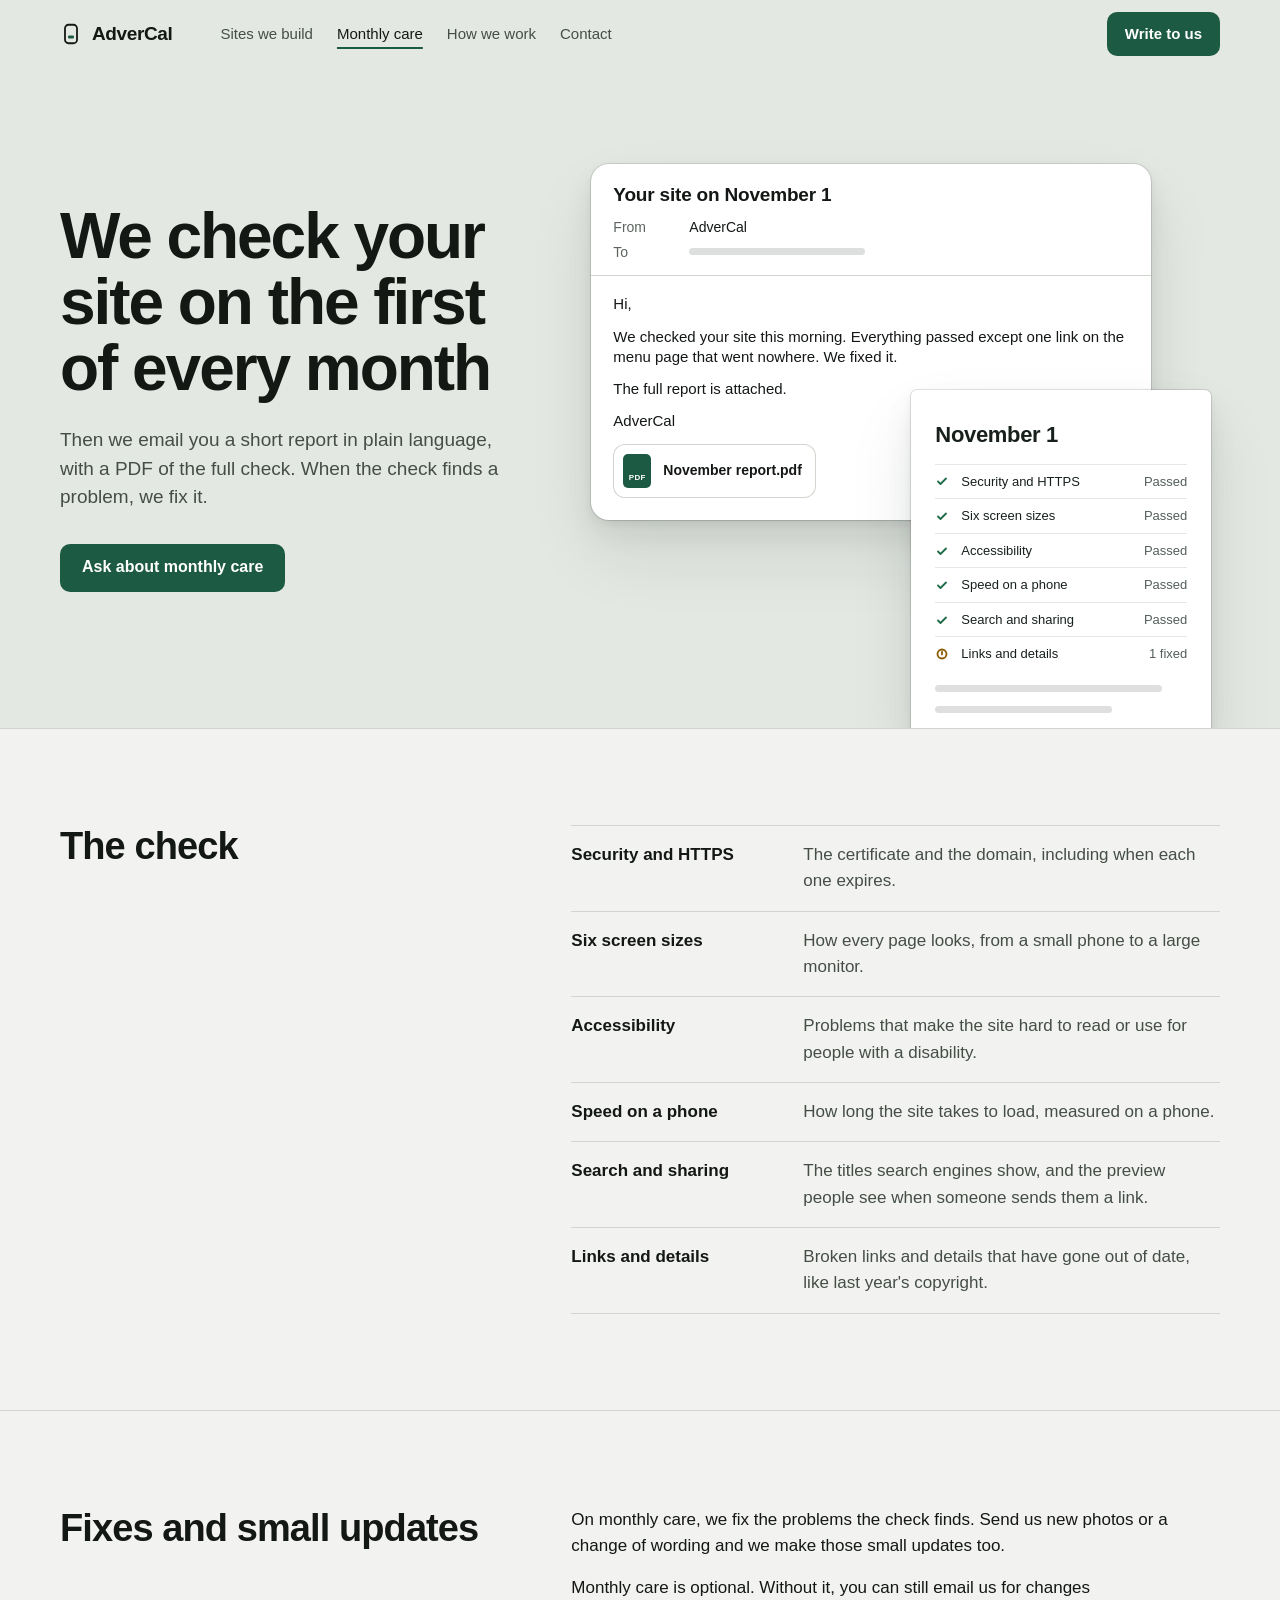
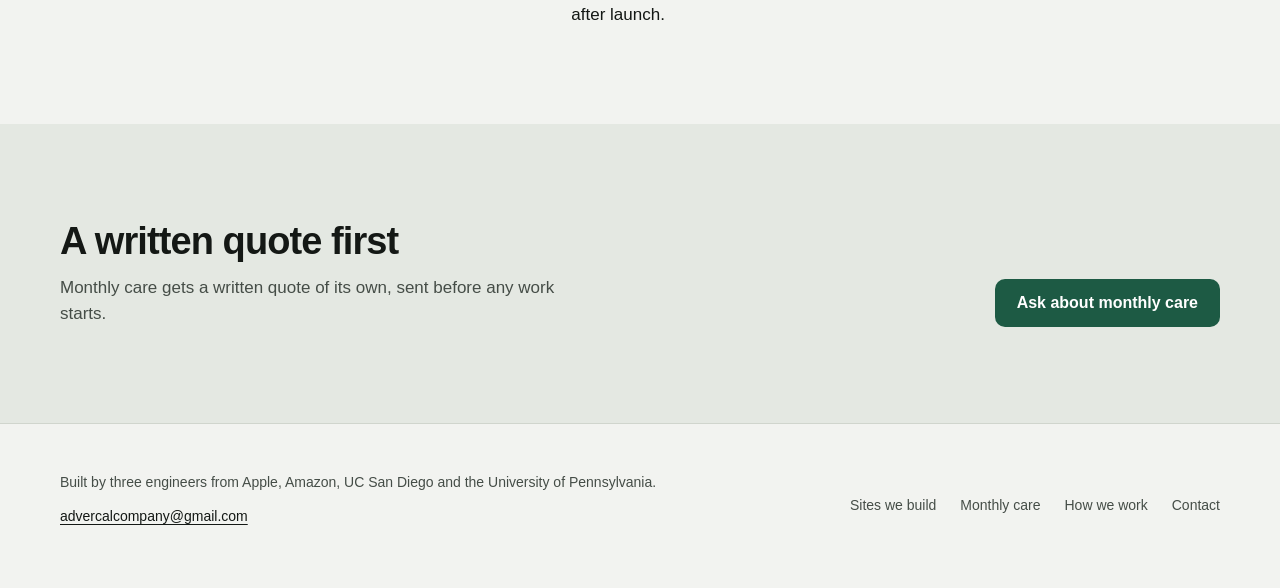
==== care.html @ b761ee2e "Drop our names from the site; the footer names where we come from" ====
<!doctype html>
<html lang="en">
<head>
<meta charset="utf-8">
<meta name="viewport" content="width=device-width, initial-scale=1">
<meta http-equiv="Content-Security-Policy" content="default-src 'self'; script-src 'none'; style-src 'self' https://api.fontshare.com; font-src https://cdn.fontshare.com; img-src 'self' data:; connect-src 'none'; frame-src 'none'; object-src 'none'; base-uri 'none'; form-action 'none'">
<meta name="referrer" content="strict-origin-when-cross-origin">
<title>Monthly care, AdverCal</title>
<meta name="description" content="On the first of each month we check every site we look after and email the owner a short report with a PDF. Problems the check finds get fixed.">
<link rel="canonical" href="https://advercal.com/care.html">
<meta property="og:type" content="website">
<meta property="og:url" content="https://advercal.com/care.html">
<meta property="og:title" content="Monthly care, AdverCal">
<meta property="og:description" content="On the first of each month we check every site we look after and email the owner a short report with a PDF. Problems the check finds get fixed.">
<meta property="og:image" content="https://advercal.com/assets/og.png">
<meta property="og:image:width" content="1200">
<meta property="og:image:height" content="630">
<meta property="og:image:alt" content="AdverCal, websites for restaurants, bars, clinics and local shops">
<meta name="twitter:card" content="summary_large_image">
<meta name="theme-color" content="#e4e8e2" media="(prefers-color-scheme: light)">
<meta name="theme-color" content="#181d1a" media="(prefers-color-scheme: dark)">
<link rel="icon" href="assets/favicon.svg" type="image/svg+xml">
<link rel="preconnect" href="https://cdn.fontshare.com" crossorigin>
<link rel="stylesheet" href="https://api.fontshare.com/v2/css?f[]=switzer@400,500,600,700&amp;f[]=zodiak@400&amp;display=swap">
<link rel="stylesheet" href="assets/site.css">
</head>
<body>
<a class="skip" href="#main">Skip to content</a>

<header class="top">
  <div class="wrap">
    <a class="mark" href="index.html" aria-label="AdverCal home"><svg viewBox="0 0 22 22" aria-hidden="true"><rect x="5" y="1.75" width="12" height="18.5" rx="3.5" fill="none" stroke="currentColor" stroke-width="1.8"/><rect class="dot" x="8" y="12.5" width="6" height="3" rx="1.2"/></svg>AdverCal</a>
    <a class="btn small" href="contact.html">Write to us</a>
    <nav class="nav" aria-label="Main">
      <a href="services.html">Sites we build</a>
      <a href="care.html" aria-current="page">Monthly care</a>
      <a href="how.html">How we work</a>
      <a href="contact.html">Contact</a>
    </nav>
  </div>
</header>

<main id="main">
  <section class="hero">
    <div class="wrap">
      <div class="hero-copy">
        <h1>We check your site on the first of every month</h1>
        <p class="lede">Then we email you a short report in plain language, with a PDF of the full check. When the check finds a problem, we fix it.</p>
        <div class="actions">
          <a class="btn" href="contact.html">Ask about monthly care</a>
        </div>
      </div>

      <div class="stage st-care shown" role="img" aria-label="The monthly report email, saying everything passed except one broken link that has been fixed, with the PDF report beside it listing each check.">
        <div class="pane mail" aria-hidden="true">
          <div class="mail-head">
            <span class="subj">Your site on November 1</span>
            <div><span class="k">From</span><span>AdverCal</span></div>
            <div><span class="k">To</span><span class="ph w40"></span></div>
          </div>
          <div class="mail-body">
            <p>Hi,</p>
            <p>We checked your site this morning. Everything passed except one link on the menu page that went nowhere. We fixed it.</p>
            <p>The full report is attached.</p>
            <p>AdverCal</p>
            <span class="attach"><span class="doc">PDF</span>November report.pdf</span>
          </div>
        </div>
        <div class="pdf" aria-hidden="true">
          <div class="pd">November 1</div>
          <ul>
            <li><svg viewBox="0 0 14 14"><path d="M3 7.5l2.5 2.5L11 4.5" fill="none" stroke="currentColor" stroke-width="1.8" stroke-linecap="round" stroke-linejoin="round"/></svg>Security and HTTPS<span class="r">Passed</span></li>
            <li><svg viewBox="0 0 14 14"><path d="M3 7.5l2.5 2.5L11 4.5" fill="none" stroke="currentColor" stroke-width="1.8" stroke-linecap="round" stroke-linejoin="round"/></svg>Six screen sizes<span class="r">Passed</span></li>
            <li><svg viewBox="0 0 14 14"><path d="M3 7.5l2.5 2.5L11 4.5" fill="none" stroke="currentColor" stroke-width="1.8" stroke-linecap="round" stroke-linejoin="round"/></svg>Accessibility<span class="r">Passed</span></li>
            <li><svg viewBox="0 0 14 14"><path d="M3 7.5l2.5 2.5L11 4.5" fill="none" stroke="currentColor" stroke-width="1.8" stroke-linecap="round" stroke-linejoin="round"/></svg>Speed on a phone<span class="r">Passed</span></li>
            <li><svg viewBox="0 0 14 14"><path d="M3 7.5l2.5 2.5L11 4.5" fill="none" stroke="currentColor" stroke-width="1.8" stroke-linecap="round" stroke-linejoin="round"/></svg>Search and sharing<span class="r">Passed</span></li>
            <li class="fixed"><svg viewBox="0 0 14 14"><circle cx="7" cy="7" r="4.5" fill="none" stroke="currentColor" stroke-width="1.8"/><path d="M7 4.8v2.6" stroke="currentColor" stroke-width="1.8" stroke-linecap="round"/></svg>Links and details<span class="r">1 fixed</span></li>
          </ul>
          <span class="ph w90"></span>
          <span class="ph w70"></span>
        </div>
      </div>
    </div>
  </section>

  <section>
    <div class="wrap split">
      <h2>The check</h2>
      <dl class="facts">
        <div><dt>Security and HTTPS</dt><dd>The certificate and the domain, including when each one expires.</dd></div>
        <div><dt>Six screen sizes</dt><dd>How every page looks, from a small phone to a large monitor.</dd></div>
        <div><dt>Accessibility</dt><dd>Problems that make the site hard to read or use for people with a disability.</dd></div>
        <div><dt>Speed on a phone</dt><dd>How long the site takes to load, measured on a phone.</dd></div>
        <div><dt>Search and sharing</dt><dd>The titles search engines show, and the preview people see when someone sends them a link.</dd></div>
        <div><dt>Links and details</dt><dd>Broken links and details that have gone out of date, like last year's copyright.</dd></div>
      </dl>
    </div>
  </section>

  <section>
    <div class="wrap split">
      <h2>Fixes and small updates</h2>
      <div class="prose">
        <p>On monthly care, we fix the problems the check finds. Send us new photos or a change of wording and we make those small updates too.</p>
        <p>Monthly care is optional. Without it, you can still email us for changes after launch.</p>
      </div>
    </div>
  </section>

  <section class="close">
    <div class="wrap">
      <div>
        <h2>A written quote first</h2>
        <p>Monthly care gets a written quote of its own, sent before any work starts.</p>
      </div>
      <a class="btn" href="contact.html">Ask about monthly care</a>
    </div>
  </section>
</main>

<footer class="foot">
  <div class="wrap">
    <div><p>Built by three engineers from Apple, Amazon, UC San Diego and the University of Pennsylvania.</p><a class="foot-mail" href="mailto:advercalcompany@gmail.com">advercalcompany@gmail.com</a></div>
    <nav aria-label="Footer">
      <a href="services.html">Sites we build</a>
      <a href="care.html">Monthly care</a>
      <a href="how.html">How we work</a>
      <a href="contact.html">Contact</a>
    </nav>
  </div>
</footer>
</body>
</html>
---- assets/site.css ----
/* AdverCal, direction B: the site leads with what an owner receives, drawn as shown UI. */

:root {
  color-scheme: light;
  --bg: #f2f3f0;
  --band: #e4e8e2;
  --surface: #ffffff;
  --sunk: #eceee9;
  --ink: #141815;
  --ink-2: #454d47;
  --ink-3: #5c645e;
  --line: #d0d5cd;
  --accent: #1d5a44;
  --accent-hover: #164a37;
  --on-accent: #ffffff;
  --accent-soft: #d6e6dd;
  --ok: #1d6b47;
  --frame-line: rgb(20 32 26 / 0.12);
  --shadow:
    0 1px 2px rgb(22 34 28 / 0.06),
    0 4px 8px rgb(22 34 28 / 0.05),
    0 14px 28px rgb(22 34 28 / 0.07),
    0 34px 68px rgb(22 34 28 / 0.09);

  --font: "Switzer", "Helvetica Neue", Arial, sans-serif;
  --serif: "Zodiak", Georgia, "Times New Roman", serif;

  --t-cap: 0.875rem;
  --t-body: 1.0625rem;
  --t-sub: 1.375rem;
  --t-h2: clamp(1.75rem, 1.2rem + 1.6vw, 2.375rem);
  --t-h1: clamp(2.375rem, 1.4rem + 3.6vw, 4rem);

  --s1: 4px; --s2: 8px; --s3: 12px; --s4: 16px; --s5: 24px;
  --s6: 32px; --s7: 48px; --s8: 64px; --s9: 96px;

  --r-ctl: 10px;
  --r-pane: 18px;
  --gutter: 16px;
}

@media (prefers-color-scheme: dark) {
  :root {
    color-scheme: dark;
    --bg: #101311;
    --band: #181d1a;
    --surface: #1d2320;
    --sunk: #151916;
    --ink: #e8ece9;
    --ink-2: #b2bbb5;
    --ink-3: #959e98;
    --line: #2d3530;
    --accent: #84c9a9;
    --accent-hover: #a0d8be;
    --on-accent: #0b1912;
    --accent-soft: #203a2e;
    --ok: #84c9a9;
    --frame-line: rgb(255 255 255 / 0.09);
    --shadow:
      0 1px 2px rgb(0 0 0 / 0.35),
      0 10px 24px rgb(0 0 0 / 0.32),
      0 34px 68px rgb(0 0 0 / 0.38);
  }
}

@media (min-width: 768px) { :root { --gutter: 32px; } }
@media (min-width: 1100px) { :root { --gutter: 40px; } }

*, *::before, *::after { box-sizing: border-box; }
html { -webkit-text-size-adjust: 100%; text-size-adjust: 100%; }
body {
  margin: 0;
  background: var(--bg);
  color: var(--ink);
  font-family: var(--font);
  font-size: var(--t-body);
  line-height: 1.55;
  font-feature-settings: "ss01";
  overflow-x: clip;
}
img, svg { display: block; max-width: 100%; }
h1, h2, h3, p, ul, ol, dl, dd, figure { margin: 0; }
ul, ol { padding: 0; list-style: none; }
a { color: inherit; }
:focus-visible { outline: 3px solid var(--accent); outline-offset: 3px; border-radius: 6px; }

.skip {
  position: absolute; left: var(--gutter); top: 0; transform: translateY(-120%); z-index: 50;
  background: var(--accent); color: var(--on-accent); padding: 12px 16px; border-radius: var(--r-ctl);
  text-decoration: none; font-weight: 600;
}
.skip:focus { top: 12px; transform: none; }

.wrap { width: 100%; max-width: 1240px; margin-inline: auto; padding-inline: var(--gutter); }

/* Header */
.top { background: var(--band); }
.top .wrap { display: flex; flex-wrap: wrap; align-items: center; column-gap: var(--s6); row-gap: 0; padding-block: var(--s3); }
.mark {
  font-weight: 650; font-size: 1.1875rem; letter-spacing: -0.02em; text-decoration: none;
  min-height: 44px; display: inline-flex; align-items: center; gap: 10px;
}
.mark svg { width: 22px; height: 22px; }
.nav { display: flex; flex-wrap: wrap; column-gap: var(--s5); order: 3; width: 100%; }
.nav a {
  text-decoration: none; color: var(--ink-2); font-size: 0.9375rem; font-weight: 500;
  min-height: 44px; display: inline-flex; align-items: center;
}
.nav a:hover { color: var(--ink); }
.nav a[aria-current="page"] { color: var(--ink); text-decoration: underline; text-decoration-thickness: 2px; text-underline-offset: 8px; text-decoration-color: var(--accent); }
.top .btn { margin-left: auto; order: 2; }
@media (min-width: 900px) {
  .top .btn[aria-current] { display: none; }
  .nav { order: 1; width: auto; margin-left: var(--s4); }
}

/* Buttons and links */
.btn {
  display: inline-flex; align-items: center; justify-content: center; gap: 8px;
  min-height: 48px; padding: 0 22px; border-radius: var(--r-ctl);
  background: var(--accent); color: var(--on-accent); font-weight: 600; font-size: 1rem;
  text-decoration: none; border: 0; cursor: pointer; font-family: inherit;
  transition: background-color 120ms ease-out;
}
.btn:hover { background: var(--accent-hover); }
.btn.small { min-height: 44px; padding: 0 18px; font-size: 0.9375rem; }
.btn.quiet { background: transparent; color: var(--ink); box-shadow: inset 0 0 0 1.5px var(--line); }
.btn.quiet:hover { background: var(--sunk); }
.link { color: var(--accent); text-decoration: underline; text-underline-offset: 3px; text-decoration-thickness: 1.5px; font-weight: 550; }
.link:hover { color: var(--accent-hover); }
.more { display: inline-flex; align-items: center; min-height: 44px; margin-top: var(--s3); }

/* Hero band: copy and one shown object that runs off the band's bottom edge */
.hero { background: var(--band); overflow: hidden; }
.hero .wrap { display: grid; grid-template-columns: minmax(0, 1fr); }
.hero-copy { padding-block: var(--s7) var(--s6); max-width: 34rem; }
.hero h1 {
  overflow-wrap: break-word;
  font-size: var(--t-h1); line-height: 1.03; letter-spacing: -0.032em; font-weight: 650;
  text-wrap: balance;
}
.hero .lede { margin-top: var(--s5); font-size: 1.1875rem; line-height: 1.5; color: var(--ink-2); text-wrap: pretty; }
.actions { display: flex; flex-wrap: wrap; gap: var(--s3); margin-top: var(--s6); }
.stage { position: relative; height: 440px; }
@media (min-width: 960px) {
  .hero .wrap { grid-template-columns: minmax(0, 5fr) minmax(0, 7fr); column-gap: var(--s7); align-items: center; }
  .hero-copy { padding-block: var(--s9); }
  .stage { height: 660px; align-self: stretch; }
}

/* Body sections */
main > section { padding-block: var(--s8); }
main > section + section { border-top: 1px solid var(--line); }
main > section.hero { padding-block: 0; }
@media (min-width: 960px) { main > section { padding-block: var(--s9); } main > section.hero { padding-block: 0; } }
.split { display: grid; gap: var(--s5) var(--s7); grid-template-columns: minmax(0, 1fr); }
@media (min-width: 900px) { .split { grid-template-columns: minmax(0, 5fr) minmax(0, 7fr); } }
h2 { font-size: var(--t-h2); line-height: 1.12; letter-spacing: -0.024em; font-weight: 650; text-wrap: balance; }
h3 { font-size: var(--t-sub); line-height: 1.25; letter-spacing: -0.012em; font-weight: 600; }
.prose { max-width: 38rem; }
.prose p + p { margin-top: var(--s4); }
.prose p { text-wrap: pretty; }
.muted { color: var(--ink-2); }

/* Facts with a short name and a line */
.facts { display: grid; }
.facts > div { display: grid; grid-template-columns: minmax(0, 1fr); gap: var(--s1) var(--s5); padding-block: var(--s4); border-top: 1px solid var(--line); }
.facts > div:last-child { border-bottom: 1px solid var(--line); }
.facts dt { font-weight: 600; }
.facts dd { color: var(--ink-2); }
@media (min-width: 640px) { .facts > div { grid-template-columns: 13rem minmax(0, 1fr); } }

/* Numbered steps */
.steps { counter-reset: step; display: grid; }
.steps li { counter-increment: step; display: grid; grid-template-columns: 3rem minmax(0, 1fr); column-gap: var(--s4); padding-block: var(--s5); border-top: 1px solid var(--line); }
.steps li:last-child { border-bottom: 1px solid var(--line); }
.steps li::before {
  content: counter(step); grid-row: span 2; font-weight: 650; font-size: 1.375rem; line-height: 1.25;
  color: var(--accent); font-variant-numeric: tabular-nums;
}
.steps h3 { font-size: 1.1875rem; }
.steps p { color: var(--ink-2); margin-top: var(--s1); max-width: 36rem; }

/* Closing band */
.close { background: var(--band); }
main > section.close { border-top: 0; }
.close .wrap { display: grid; gap: var(--s5); align-items: end; }
.close p { color: var(--ink-2); max-width: 34rem; margin-top: var(--s3); }
.close .email { font-size: clamp(1.25rem, 1rem + 1.2vw, 1.75rem); font-weight: 600; letter-spacing: -0.015em; text-decoration: none; overflow-wrap: anywhere; min-height: 44px; display: inline-flex; align-items: center; }
.close .email:hover { color: var(--accent); }
@media (min-width: 900px) { .close .wrap { grid-template-columns: minmax(0, 1fr) auto; } }

/* Footer */
.foot { padding-block: var(--s7); color: var(--ink-2); font-size: var(--t-cap); border-top: 1px solid var(--line); }
.foot .wrap { display: grid; gap: var(--s4); }
.foot nav { display: flex; flex-wrap: wrap; column-gap: var(--s5); }
.foot a { text-decoration: none; min-height: 44px; display: inline-flex; align-items: center; }
.foot a:hover { color: var(--ink); text-decoration: underline; }
.foot .foot-mail { display: inline-block; max-width: 100%; min-height: 0; padding-block: 12px; overflow-wrap: anywhere; color: var(--ink); text-decoration: underline; text-underline-offset: 3px; }
@media (min-width: 900px) { .foot .wrap { grid-template-columns: minmax(0, 1fr) auto; align-items: center; } }

/* ---------- Shown UI ---------- */

.shown { font-family: var(--font); line-height: 1.35; font-feature-settings: normal; }
.shown * { pointer-events: none; }
.ph { display: block; height: 7px; border-radius: 4px; background: currentColor; opacity: 0.14; }
.ph.h10 { height: 10px; border-radius: 5px; }
.ph.h14 { height: 14px; border-radius: 6px; }
.w10 { width: 10%; } .w15 { width: 15%; } .w20 { width: 20%; } .w30 { width: 30%; } .w40 { width: 40%; }
.w50 { width: 50%; } .w60 { width: 60%; } .w70 { width: 70%; } .w80 { width: 80%; } .w90 { width: 90%; }

/* A plain rounded screen: no bezel, no status bar */
.phone {
  position: absolute; width: 330px; border-radius: 34px; overflow: hidden;
  box-shadow: 0 0 0 1px var(--frame-line), var(--shadow);
}
.pane {
  position: absolute; background: var(--surface); border-radius: var(--r-pane); overflow: hidden;
  box-shadow: 0 0 0 1px var(--frame-line), var(--shadow);
}

/* Restaurant site on a phone */
.r-site { background: #fffdfb; color: #221719; }
.r-top { display: flex; align-items: center; justify-content: space-between; padding: 22px 22px 16px; }
.r-top .ph { width: 92px; height: 12px; opacity: 0.8; background: #5d1b2b; }
.r-nav { display: flex; gap: 16px; font-size: 13px; font-weight: 600; }
.r-hero { background: #5d1b2b; color: #fbeff0; padding: 30px 22px 28px; display: grid; gap: 10px; }
.r-hero .ph { opacity: 0.32; }
.r-btn {
  justify-self: start; margin-top: 12px; background: #fbeff0; color: #5d1b2b; font-weight: 650; font-size: 15px;
  padding: 12px 18px; border-radius: 10px; display: inline-flex; gap: 8px; align-items: center;
}
.r-btn svg { width: 12px; height: 12px; }
.r-sec { padding: 24px 22px 6px; }
.r-h { font-family: var(--serif); font-size: 26px; font-weight: 400; letter-spacing: -0.01em; color: #5d1b2b; margin-bottom: 10px; }
.r-hours { display: grid; font-size: 14px; }
.r-hours div { display: flex; justify-content: space-between; padding: 8px 0; border-top: 1px solid #eadfe0; }
.r-hours dd { font-variant-numeric: tabular-nums; }
.r-hours .closed { color: #8a6c71; }
.r-cat { font-size: 11px; font-weight: 650; letter-spacing: 0.08em; text-transform: uppercase; color: #8a6c71; margin: 6px 0 4px; }
.r-item { display: grid; grid-template-columns: 1fr auto; gap: 7px 16px; padding: 10px 0; border-top: 1px solid #eadfe0; }
.r-item .price { width: 28px; }
.r-item .ph.sub { opacity: 0.09; grid-column: 1; }

/* Report notification, a satellite */
.note {
  position: absolute; width: 268px; background: var(--surface); color: var(--ink); border-radius: 16px; padding: 14px 16px;
  box-shadow: 0 0 0 1px var(--frame-line), var(--shadow); display: grid; grid-template-columns: auto 1fr; gap: 3px 12px;
}
.note .doc { grid-row: span 3; }
.note b { font-size: 13px; font-weight: 650; }
.note span.sub { font-size: 14px; }
.note .ph { margin-top: 5px; }
.doc {
  width: 34px; height: 42px; border-radius: 5px; background: var(--accent); color: var(--on-accent);
  font-size: 9px; font-weight: 700; letter-spacing: 0.04em; display: flex; align-items: flex-end; justify-content: center; padding-bottom: 6px;
}

/* Home stage placement */
.st-home .phone { left: 0; top: 40px; zoom: 0.84; }
.st-home .note { right: 0; top: 168px; zoom: 0.9; width: 210px; }
@media (min-width: 560px) { .st-home .phone { left: calc(50% - 200px); } .st-home .note { right: calc(50% - 280px); width: 268px; } }
@media (min-width: 960px) {
  .st-home .phone { left: 22%; top: 72px; zoom: 1; }
  .st-home .note { left: calc(22% + 228px); right: auto; top: 236px; zoom: 1; width: 268px; }
}

/* Browser window (shown) */
.win-bar { display: flex; align-items: center; gap: 10px; padding: 12px 16px; background: var(--sunk); border-bottom: 1px solid var(--frame-line); }
.win-url { flex: 1; max-width: 340px; height: 28px; border-radius: 8px; background: var(--surface); display: flex; align-items: center; gap: 8px; padding: 0 12px; color: var(--ink-3); font-size: 12px; box-shadow: 0 0 0 1px var(--frame-line); }
.win-url .ph { flex: 1; }
.win-url svg { width: 11px; height: 11px; flex: none; }
.win-tag { font-size: 12px; font-weight: 600; color: var(--accent); background: var(--accent-soft); padding: 4px 10px; border-radius: 99px; white-space: nowrap; }

/* Clinic site in a window */
.c-site { background: #fcfbfd; color: #231d29; }
.c-top { display: flex; align-items: center; gap: 28px; padding: 18px 28px; border-bottom: 1px solid #ebe6ef; font-size: 13px; font-weight: 550; }
.c-top .logo { width: 110px; height: 12px; opacity: 0.75; background: #4a2c5c; }
.c-top .links { display: flex; gap: 22px; color: #4d4555; }
.c-btn { background: #4a2c5c; color: #fff; font-weight: 650; font-size: 13px; padding: 9px 14px; border-radius: 8px; display: inline-flex; }
.c-btn.big { font-size: 15px; padding: 12px 18px; }
.c-main { display: grid; grid-template-columns: 1.35fr 1fr; gap: 28px; padding: 34px 28px; }
.c-lead { display: grid; gap: 10px; align-content: start; }
.c-lead .ph.h14 { opacity: 0.55; background: #231d29; }
.c-lead .c-btn { justify-self: start; margin-top: 14px; }
.c-card { background: #f3eff6; border-radius: 12px; padding: 16px 18px; font-size: 13px; }
.c-card b { display: block; font-size: 14px; margin-bottom: 6px; }
.c-card div { display: flex; justify-content: space-between; padding: 6px 0; border-top: 1px solid #e3dbe9; font-variant-numeric: tabular-nums; }
.c-svc { padding: 4px 28px 30px; }
.c-svc b { font-size: 14px; display: block; margin-bottom: 4px; }
.c-row { display: grid; grid-template-columns: 1fr 60px; gap: 6px 20px; padding: 11px 0; border-top: 1px solid #ebe6ef; }
.c-row .ph.sub { opacity: 0.08; }


.st-sites { height: 370px; }
.st-sites .pane { width: 560px; left: 0; top: 36px; zoom: 0.64; }
.st-sites .pane .c-main { grid-template-columns: 1.15fr 1fr; gap: 20px; }
@media (min-width: 600px) {
  .st-sites { height: 480px; }
  .st-sites .pane { width: 840px; left: 24px; zoom: 0.9; }
  .st-sites .pane .c-main { grid-template-columns: minmax(0, 1fr) 250px 180px; gap: 28px; }
  .st-sites .c-photo { display: block; }
}
@media (min-width: 960px) {
  .st-sites { height: 660px; }
  .st-sites .pane { width: 840px; left: 40px; top: 80px; zoom: 1; }
  .st-sites .pane .c-main { grid-template-columns: minmax(0, 1fr) 250px 180px; gap: 28px; }
  .st-sites .c-photo { display: block; }
}

/* Mail pane (care hero and contact) */
.mail { font-size: 15px; }
.mail-head { padding: 18px 22px 14px; border-bottom: 1px solid var(--line); display: grid; gap: 6px; font-size: 14px; }
.mail-head div { display: grid; grid-template-columns: 4.25rem minmax(0, 1fr); gap: 8px; align-items: center; }
.mail-head .k { color: var(--ink-3); }
.mail-head .subj { font-size: 19px; font-weight: 650; letter-spacing: -0.01em; margin-bottom: 4px; display: block; }
.mail-body { padding: 18px 22px 22px; display: grid; gap: 12px; }
.attach { display: flex; align-items: center; gap: 12px; padding: 10px 14px 10px 10px; border-radius: 12px; box-shadow: inset 0 0 0 1px var(--line); justify-self: start; font-size: 14px; font-weight: 550; }
.attach .doc { width: 28px; height: 34px; font-size: 8px; padding-bottom: 4px; }

/* PDF page, a satellite */
.pdf { position: absolute; width: 300px; background: #ffffff; color: #17201b; border-radius: 6px; padding: 26px 24px; box-shadow: 0 0 0 1px rgb(20 30 25 / 0.12), var(--shadow); }
.pdf .pd { font-size: 22px; font-weight: 650; letter-spacing: -0.015em; margin: 4px 0 14px; }
.pdf ul { display: grid; font-size: 13px; }
.pdf li { display: grid; grid-template-columns: 18px 1fr auto; gap: 8px; align-items: center; padding: 8px 0; border-top: 1px solid #e3e8e4; }
.pdf li svg { width: 14px; height: 14px; color: #1d6b47; }
.pdf li .r { color: #55605a; font-variant-numeric: tabular-nums; }
.pdf li.fixed svg { color: #8a5a00; }
.pdf .ph { margin-top: 14px; }

.st-care .pane { width: 560px; left: 0; top: 36px; zoom: 0.68; }
.st-care { height: 520px; }
.st-care .pdf { right: 0; top: 330px; zoom: 0.74; }
@media (max-width: 959px) { .st-care .pdf .ph { display: none; } }
@media (min-width: 560px) { .st-care .pane { zoom: 0.8; } .st-care .pdf { right: calc(50% - 280px); } }
@media (min-width: 960px) { .st-care { height: 660px; } }
@media (min-width: 960px) {
  .st-care .pane { left: 20px; top: 96px; zoom: 1; }
  .st-care .pdf { left: 340px; right: auto; top: 322px; zoom: 1; }
}

/* Preview window and the owner's message */
.pv-page { padding: 24px 26px; display: grid; gap: 10px; color: var(--ink); }
.pv-page .ph.h14 { opacity: 0.4; }
.pv-hero { height: 150px; border-radius: 12px; background: var(--sunk); margin: 8px 0 6px; box-shadow: inset 0 0 0 1px var(--frame-line); }
.pv-cols { display: grid; grid-template-columns: 1fr 1fr; gap: 20px; margin-top: 10px; }
.pv-cols > div { display: grid; gap: 9px; align-content: start; }
.pv-hours { font-size: 13px; display: grid; }
.pv-hours div { display: flex; justify-content: space-between; padding: 7px 0; border-top: 1px solid var(--line); font-variant-numeric: tabular-nums; }
.pv-hours b { font-weight: 600; font-size: 14px; padding-bottom: 4px; }
.pv-hours .changed { background: var(--accent-soft); margin: 0 -8px; padding: 7px 8px; border-radius: 6px; border-top-color: transparent; }

.thread { position: absolute; width: 280px; display: grid; gap: 8px; }
.msg { background: var(--surface); color: var(--ink); border-radius: 16px; padding: 12px 15px; font-size: 14px; box-shadow: 0 0 0 1px var(--frame-line), var(--shadow); }
.msg .who { display: block; font-size: 12px; font-weight: 650; color: var(--ink-3); margin-bottom: 3px; }
.msg.ours { background: var(--accent); color: var(--on-accent); justify-self: end; max-width: 250px; }
.msg.ours .who { color: inherit; opacity: 0.8; }

.st-how .pane { width: 760px; left: 0; top: 36px; zoom: 0.62; }
.st-how { height: 400px; }
.st-how .thread { right: 0; top: 6px; zoom: 0.8; }
@media (min-width: 560px) { .st-how .pane { zoom: 0.78; width: 1000px; } .st-how .thread { right: calc(50% - 290px); } }
@media (min-width: 960px) {
  .st-how .pane { left: 30px; top: 80px; zoom: 1; width: 760px; }
  .st-how .thread { left: 390px; right: auto; top: 24px; zoom: 1; }
}

/* Kinds of site: a tile per kind, each a different crop */
.kinds { display: grid; gap: var(--s8); }
.kind { display: grid; gap: var(--s5) var(--s7); grid-template-columns: minmax(0, 1fr); align-items: center; }
.kind .prose p { margin-top: var(--s3); color: var(--ink-2); }
@media (min-width: 900px) {
  .kind { grid-template-columns: minmax(0, 5fr) minmax(0, 6fr); }
  .kind:nth-child(even) .tile { order: -1; }
}
.tile { position: relative; height: 400px; border-radius: 22px; overflow: hidden; background: var(--band); }
@media (min-width: 900px) { .tile { height: 400px; } }
.tile .phone { width: 300px; left: 50%; margin-left: -150px; top: 44px; min-height: 520px; }
.tile .pane { left: 44px; top: 48px; width: 640px; }
@media (max-width: 520px) { .tile .phone { zoom: 0.9; } .tile .pane { left: 24px; zoom: 0.8; } }

/* Restaurant menu with an order button */
.r-order { position: absolute; left: 0; right: 0; bottom: 0; }
.r-bar { display: flex; align-items: center; justify-content: space-between; padding: 14px 22px 18px; border-bottom: 1px solid #eadfe0; }
.r-bar .r-h { margin: 0; }
.r-chip { font-size: 13px; font-weight: 650; background: #5d1b2b; color: #fbeff0; padding: 9px 13px; border-radius: 9px; }

/* Bar or club, dark site */
.b-site { background: #121016; color: #efe9f3; }
.b-top { display: flex; justify-content: space-between; align-items: center; padding: 22px 22px 18px; }
.b-top .ph { width: 70px; height: 14px; opacity: 0.85; background: #f2c14e; }
.b-h { font-size: 13px; font-weight: 700; letter-spacing: 0.1em; text-transform: uppercase; color: #f2c14e; padding: 0 22px 8px; }
.b-row { display: grid; grid-template-columns: 44px 1fr; gap: 6px 12px; padding: 13px 22px; border-top: 1px solid #2a2530; align-items: center; }
.b-row .d { grid-row: span 2; font-size: 13px; font-weight: 650; }
.b-row .ph.sub { opacity: 0.1; }
.b-row .ph { opacity: 0.22; }
.b-btn { margin: 12px 22px 22px; background: #f2c14e; color: #121016; font-weight: 700; font-size: 15px; padding: 13px; border-radius: 10px; text-align: center; }
.b-hours { padding: 0 22px 2px; font-size: 13px; color: #b9b0c0; }

/* Shop or salon price list */
.s-site { background: #f6f7f9; color: #1b1f24; }
.s-top { padding: 22px 22px 6px; display: flex; justify-content: space-between; align-items: center; }
.s-top .ph { width: 84px; height: 12px; opacity: 0.7; background: #2f6f73; }
.s-h { font-size: 24px; font-weight: 650; letter-spacing: -0.02em; padding: 14px 22px 8px; }
.s-row { display: flex; justify-content: space-between; align-items: center; gap: 16px; padding: 12px 22px; border-top: 1px solid #e3e6ea; font-size: 14px; }
.s-row .ph { flex: 1; max-width: 150px; opacity: 0.16; }
.s-row .p { font-weight: 600; font-variant-numeric: tabular-nums; }
.s-btn { margin: 4px 22px 14px; background: #2f6f73; color: #fff; font-weight: 650; font-size: 15px; padding: 13px; border-radius: 10px; text-align: center; }

/* ---------- Contact composer ---------- */
.compose { display: grid; gap: var(--s7); grid-template-columns: minmax(0, 1fr); align-items: start; }
@media (min-width: 960px) { .compose { grid-template-columns: minmax(0, 6fr) minmax(0, 6fr); } .compose .letter { position: sticky; top: 24px; } }
fieldset { border: 0; padding: 0; margin: 0 0 var(--s6); min-width: 0; }
legend { font-weight: 600; font-size: 1.0625rem; padding: 0; margin-bottom: var(--s3); }
.choices { display: flex; flex-wrap: wrap; gap: var(--s2); }
.choice { position: relative; }
.choice input { position: absolute; opacity: 0; inset: 0; margin: 0; cursor: pointer; z-index: 1; }
.choice span {
  display: inline-flex; align-items: center; min-height: 44px; padding: 0 16px; border-radius: var(--r-ctl);
  background: var(--surface); box-shadow: inset 0 0 0 1.5px var(--line); font-size: 0.9375rem; font-weight: 500; cursor: pointer;
  transition: background-color 120ms ease-out, box-shadow 120ms ease-out;
}
.choice input:checked + span { background: var(--accent-soft); box-shadow: inset 0 0 0 2px var(--accent); font-weight: 600; }
.choice input:focus-visible + span { outline: 3px solid var(--accent); outline-offset: 2px; }
.fields { display: grid; gap: var(--s4); grid-template-columns: minmax(0, 1fr); }
@media (min-width: 640px) { .fields { grid-template-columns: minmax(0, 1fr) minmax(0, 1fr); } .fields .wide { grid-column: 1 / -1; } }
.field label { display: block; font-size: 0.9375rem; font-weight: 550; margin-bottom: 6px; }
.field input, .field select {
  width: 100%; min-height: 48px; padding: 0 14px; border-radius: var(--r-ctl); border: 0; font: inherit; font-size: 1rem;
  background: var(--surface); color: var(--ink); box-shadow: inset 0 0 0 1.5px var(--line);
}
.field input:focus-visible, .field select:focus-visible { outline: 3px solid var(--accent); outline-offset: 1px; }
.letter { position: relative; }
.letter .pane { position: relative; }
.letter .mail-body pre { margin: 0; font: inherit; white-space: pre-wrap; overflow-wrap: anywhere; color: var(--ink); min-height: 9rem; }
.letter .send { padding: 0 22px 22px; display: grid; gap: var(--s3); }
.letter .send .btn { width: 100%; }
.letter .alt { font-size: var(--t-cap); color: var(--ink-2); }
.letter .alt a { overflow-wrap: anywhere; }
.letter.bump .pane { animation: bump 260ms cubic-bezier(.2,.8,.2,1); }
@keyframes bump { 0% { transform: translateY(0); } 40% { transform: translateY(-3px); } 100% { transform: translateY(0); } }
@media (prefers-reduced-motion: reduce) { .letter.bump .pane { animation: none; } .btn, .choice span { transition: none; } }

/* Redirect page */
.moved { padding-block: var(--s9); }
.moved p { margin-top: var(--s4); color: var(--ink-2); }
.mark .dot { fill: var(--accent); }

/* Two subjects side by side */
.pair { display: grid; gap: var(--s8) var(--s8); grid-template-columns: minmax(0, 1fr); }
@media (min-width: 900px) { .pair { grid-template-columns: minmax(0, 1fr) minmax(0, 1fr); } }
.pair h2 { margin-bottom: var(--s4); }
@media (max-width: 899px) { .nav a[href="contact.html"] { display: none; } }
.tile-dark { background: #26222b; }

.pv-more { display: grid; grid-template-columns: repeat(3, minmax(0, 1fr)); gap: 16px; margin-top: 18px; }
.pv-more span { height: 110px; border-radius: 10px; background: var(--sunk); box-shadow: inset 0 0 0 1px var(--frame-line); }
.c-photo { display: none; border-radius: 12px; background: #ebe4f0; min-height: 150px; }
.b-row .d .ph { opacity: 0.3; }

/* Contact: the email being written is the page's hero object */
main > section.compose-band { background: var(--band); padding-block: var(--s7) var(--s8); }
.compose-intro { margin-bottom: var(--s7); max-width: 34rem; }
.compose-intro h1 { overflow-wrap: break-word; font-size: var(--t-h1); line-height: 1.03; letter-spacing: -0.032em; font-weight: 650; text-wrap: balance; }
.compose-intro .lede { margin-top: var(--s5); font-size: 1.1875rem; line-height: 1.5; color: var(--ink-2); }
.compose-band fieldset:last-child { margin-bottom: 0; }
@media (min-width: 960px) { main > section.compose-band { padding-block: var(--s8) var(--s9); } .compose .letter { top: 32px; margin-top: 8px; } }
@media (min-width: 960px) { .st-how { height: 660px; } }
@media (max-width: 639px) { .steps li { grid-template-columns: 2rem minmax(0, 1fr); } }

/* Contact without JavaScript: no choices, only the ready email */
#brief-form, .js-only { display: none; }
.js #brief-form { display: block; }
.js .js-only { display: inline; }

/* Multi-choice chips carry a box; single-choice chips do not */
.choice input[type="checkbox"] + span { position: relative; padding-left: 42px; }
.choice input[type="checkbox"] + span::before {
  content: ""; position: absolute; left: 16px; top: 50%; width: 16px; height: 16px; margin-top: -8px;
  border-radius: 4px; box-shadow: inset 0 0 0 1.5px var(--ink-3);
}
.choice input[type="checkbox"]:checked + span::before { background: var(--accent); box-shadow: none; }
.choice input[type="checkbox"]:checked + span::after {
  content: ""; position: absolute; left: 21.5px; top: 50%; width: 5px; height: 9px; margin-top: -6.5px;
  border: solid var(--on-accent); border-width: 0 2px 2px 0; transform: rotate(45deg);
}
.letter .alt a { display: inline-flex; align-items: center; min-height: 44px; }

/* Short tiles beside the paired subjects on the home page */
.tile.short { height: 220px; margin-bottom: var(--s6); }
.tile.short .pane { left: 32px; top: 32px; width: 620px; }
.tile.short .pdf { left: 32px; top: 32px; width: 340px; }
@media (max-width: 520px) { .tile.short .pane { zoom: 0.8; } .tile.short .pdf { left: 24px; zoom: 0.9; } }

/* Bar hours */
.b-h { text-transform: none; letter-spacing: -0.01em; font-size: 20px; font-weight: 650; padding-top: 4px; }
.b-row .t { font-size: 13px; font-variant-numeric: tabular-nums; justify-self: end; }
.b-row { grid-template-columns: 1fr auto; }
.b-row .d { grid-row: auto; }

/* Dark mode: light client pages are dimmed so they do not glare */
@media (prefers-color-scheme: dark) {
  .r-site, .c-site, .s-site, .pdf { filter: brightness(0.86); }
}
.tile.short .pane { width: 900px; }
.close .btn { justify-self: start; }
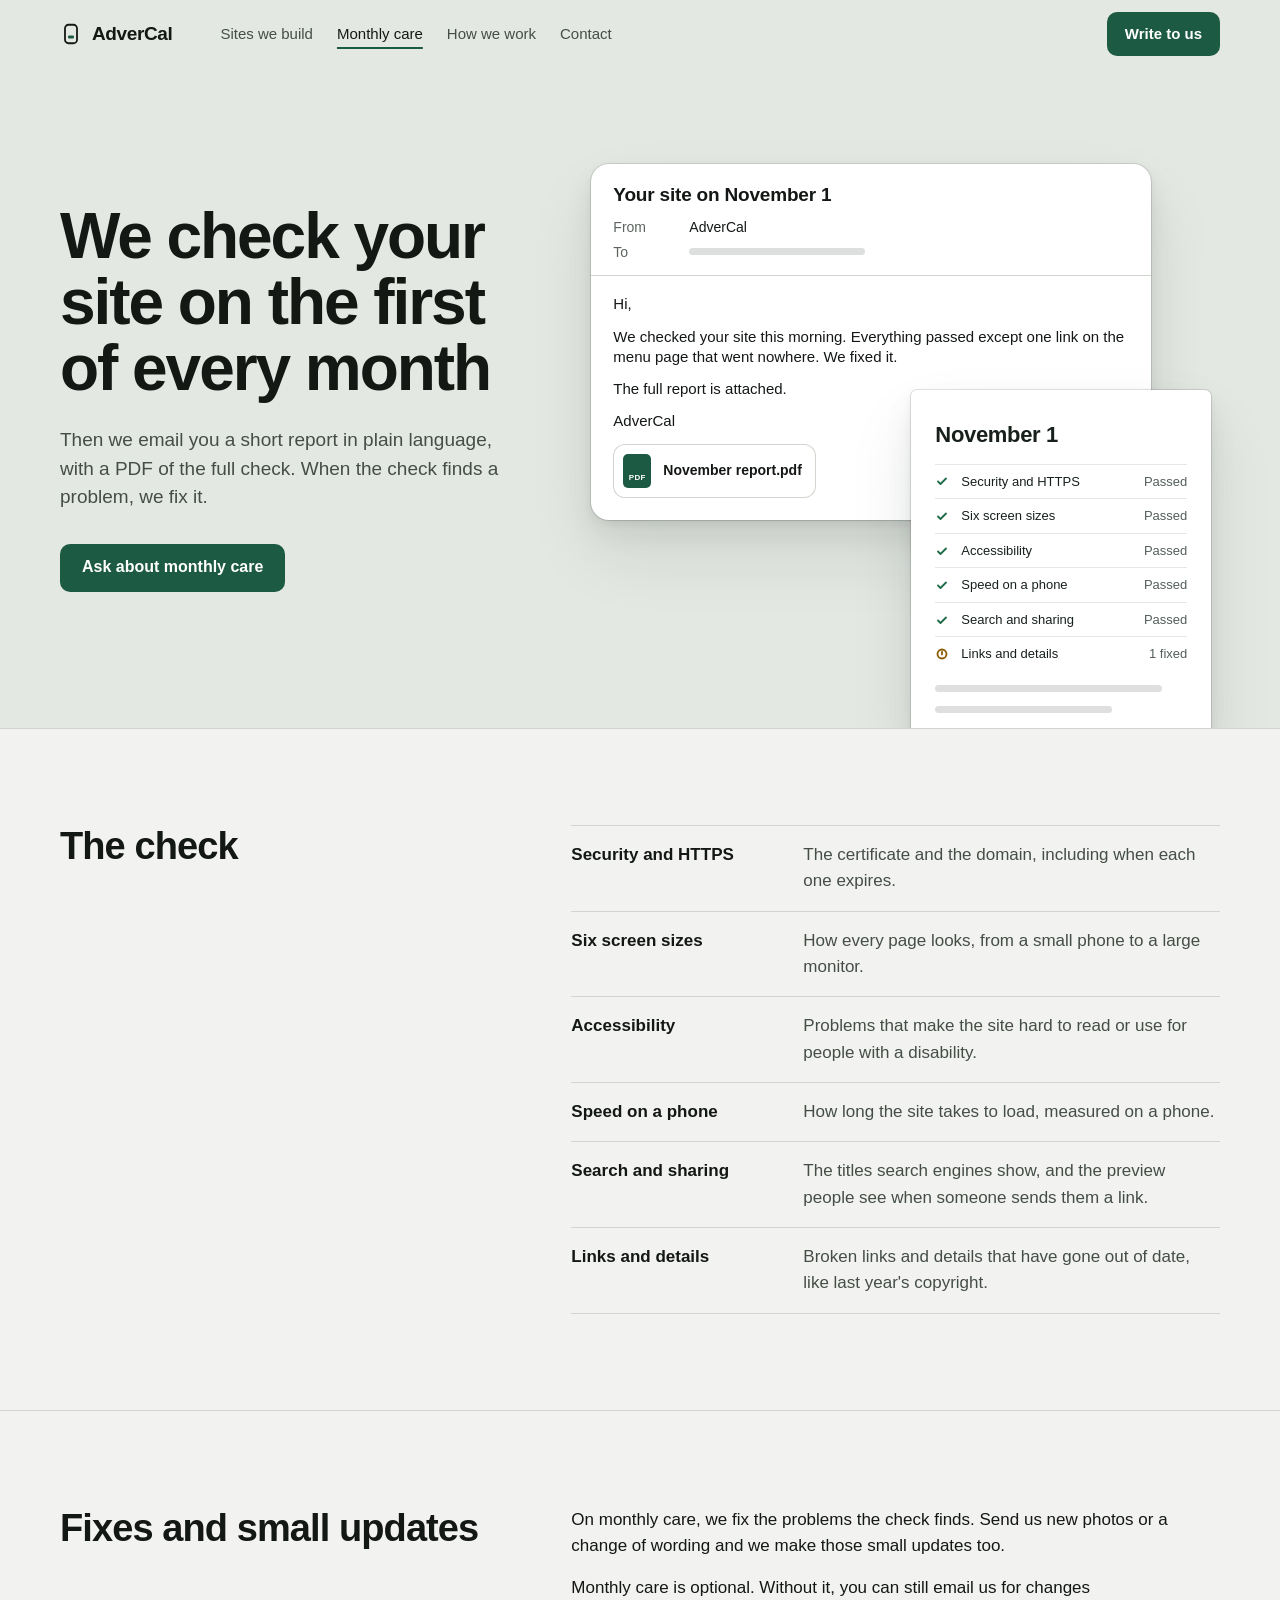
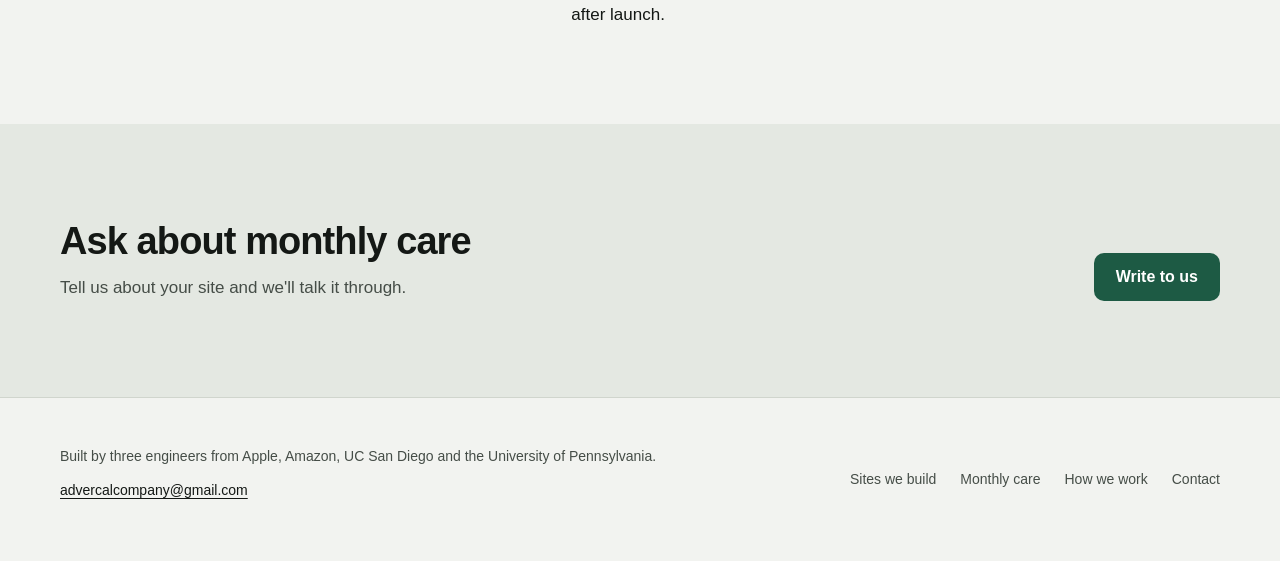
==== commit 1ee58dcf: "Keep pricing out of the site; every close invites a conversation" ====
--- a/care.html
+++ b/care.html
@@ -110,10 +110,10 @@
   <section class="close">
     <div class="wrap">
       <div>
-        <h2>A written quote first</h2>
-        <p>Monthly care gets a written quote of its own, sent before any work starts.</p>
+        <h2>Ask about monthly care</h2>
+        <p>Tell us about your site and we'll talk it through.</p>
       </div>
-      <a class="btn" href="contact.html">Ask about monthly care</a>
+      <a class="btn" href="contact.html">Write to us</a>
     </div>
   </section>
 </main>
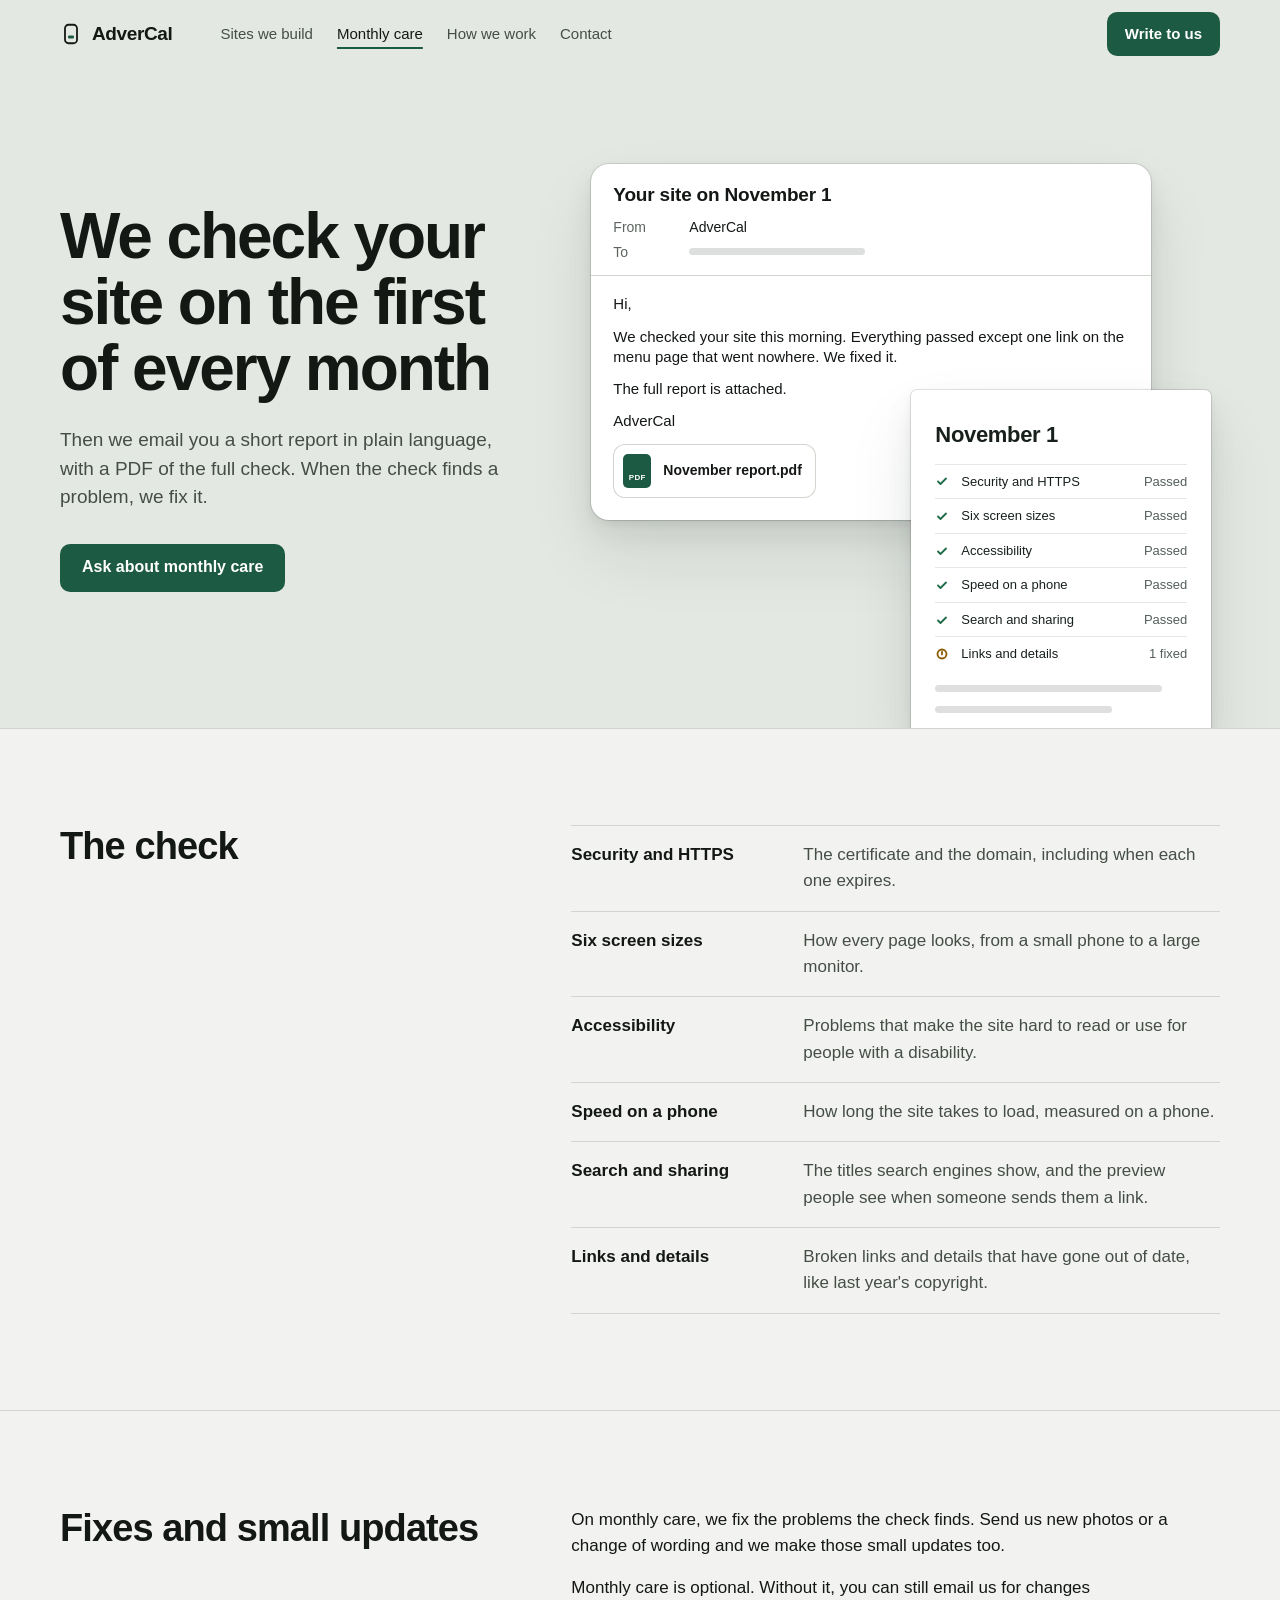
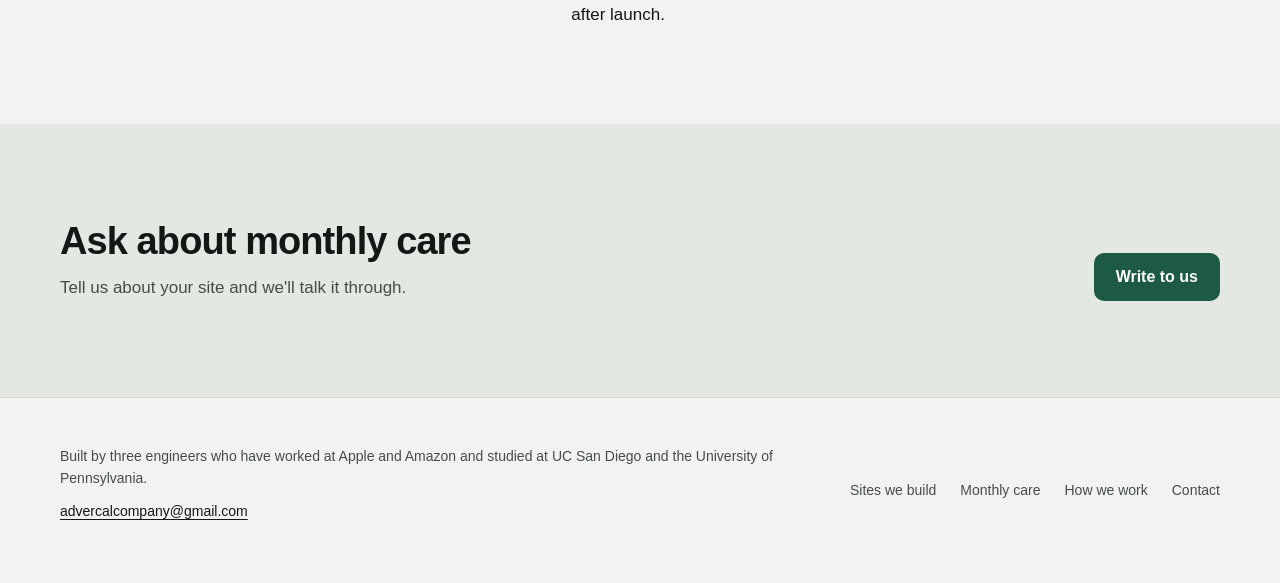
==== commit 2c6b7662: "Footer: where we have worked and studied" ====
--- a/care.html
+++ b/care.html
@@ -120,7 +120,7 @@
 
 <footer class="foot">
   <div class="wrap">
-    <div><p>Built by three engineers from Apple, Amazon, UC San Diego and the University of Pennsylvania.</p><a class="foot-mail" href="mailto:advercalcompany@gmail.com">advercalcompany@gmail.com</a></div>
+    <div><p>Built by three engineers who have worked at Apple and Amazon and studied at UC San Diego and the University of Pennsylvania.</p><a class="foot-mail" href="mailto:advercalcompany@gmail.com">advercalcompany@gmail.com</a></div>
     <nav aria-label="Footer">
       <a href="services.html">Sites we build</a>
       <a href="care.html">Monthly care</a>
--- a/assets/site.css
+++ b/assets/site.css
@@ -15,6 +15,8 @@
   --on-accent: #ffffff;
   --accent-soft: #d6e6dd;
   --ok: #1d6b47;
+  --danger: #a3261b;
+  --danger-soft: #f6e1de;
   --frame-line: rgb(20 32 26 / 0.12);
   --shadow:
     0 1px 2px rgb(22 34 28 / 0.06),
@@ -55,6 +57,8 @@
     --on-accent: #0b1912;
     --accent-soft: #203a2e;
     --ok: #84c9a9;
+    --danger: #f2948a;
+    --danger-soft: #3a2220;
     --frame-line: rgb(255 255 255 / 0.09);
     --shadow:
       0 1px 2px rgb(0 0 0 / 0.35),
@@ -407,9 +411,9 @@
 .s-row .p { font-weight: 600; font-variant-numeric: tabular-nums; }
 .s-btn { margin: 4px 22px 14px; background: #2f6f73; color: #fff; font-weight: 650; font-size: 15px; padding: 13px; border-radius: 10px; text-align: center; }
 
-/* ---------- Contact composer ---------- */
+/* ---------- Contact form ---------- */
 .compose { display: grid; gap: var(--s7); grid-template-columns: minmax(0, 1fr); align-items: start; }
-@media (min-width: 960px) { .compose { grid-template-columns: minmax(0, 6fr) minmax(0, 6fr); } .compose .letter { position: sticky; top: 24px; } }
+@media (min-width: 960px) { .compose { grid-template-columns: minmax(0, 5fr) minmax(0, 7fr); column-gap: var(--s8); } .compose-left { position: sticky; top: 32px; } }
 fieldset { border: 0; padding: 0; margin: 0 0 var(--s6); min-width: 0; }
 legend { font-weight: 600; font-size: 1.0625rem; padding: 0; margin-bottom: var(--s3); }
 .choices { display: flex; flex-wrap: wrap; gap: var(--s2); }
@@ -425,21 +429,11 @@
 .fields { display: grid; gap: var(--s4); grid-template-columns: minmax(0, 1fr); }
 @media (min-width: 640px) { .fields { grid-template-columns: minmax(0, 1fr) minmax(0, 1fr); } .fields .wide { grid-column: 1 / -1; } }
 .field label { display: block; font-size: 0.9375rem; font-weight: 550; margin-bottom: 6px; }
-.field input, .field select {
+.field input, .field select, .field textarea {
   width: 100%; min-height: 48px; padding: 0 14px; border-radius: var(--r-ctl); border: 0; font: inherit; font-size: 1rem;
   background: var(--surface); color: var(--ink); box-shadow: inset 0 0 0 1.5px var(--line);
 }
-.field input:focus-visible, .field select:focus-visible { outline: 3px solid var(--accent); outline-offset: 1px; }
-.letter { position: relative; }
-.letter .pane { position: relative; }
-.letter .mail-body pre { margin: 0; font: inherit; white-space: pre-wrap; overflow-wrap: anywhere; color: var(--ink); min-height: 9rem; }
-.letter .send { padding: 0 22px 22px; display: grid; gap: var(--s3); }
-.letter .send .btn { width: 100%; }
-.letter .alt { font-size: var(--t-cap); color: var(--ink-2); }
-.letter .alt a { overflow-wrap: anywhere; }
-.letter.bump .pane { animation: bump 260ms cubic-bezier(.2,.8,.2,1); }
-@keyframes bump { 0% { transform: translateY(0); } 40% { transform: translateY(-3px); } 100% { transform: translateY(0); } }
-@media (prefers-reduced-motion: reduce) { .letter.bump .pane { animation: none; } .btn, .choice span { transition: none; } }
+.field input:focus-visible, .field select:focus-visible, .field textarea:focus-visible { outline: 3px solid var(--accent); outline-offset: 1px; }
 
 /* Redirect page */
 .moved { padding-block: var(--s9); }
@@ -464,14 +458,10 @@
 .compose-intro h1 { overflow-wrap: break-word; font-size: var(--t-h1); line-height: 1.03; letter-spacing: -0.032em; font-weight: 650; text-wrap: balance; }
 .compose-intro .lede { margin-top: var(--s5); font-size: 1.1875rem; line-height: 1.5; color: var(--ink-2); }
 .compose-band fieldset:last-child { margin-bottom: 0; }
-@media (min-width: 960px) { main > section.compose-band { padding-block: var(--s8) var(--s9); } .compose .letter { top: 32px; margin-top: 8px; } }
+@media (min-width: 960px) { main > section.compose-band { padding-block: var(--s8) var(--s9); } }
 @media (min-width: 960px) { .st-how { height: 660px; } }
 @media (max-width: 639px) { .steps li { grid-template-columns: 2rem minmax(0, 1fr); } }
 
-/* Contact without JavaScript: no choices, only the ready email */
-#brief-form, .js-only { display: none; }
-.js #brief-form { display: block; }
-.js .js-only { display: inline; }
 
 /* Multi-choice chips carry a box; single-choice chips do not */
 .choice input[type="checkbox"] + span { position: relative; padding-left: 42px; }
@@ -484,7 +474,6 @@
   content: ""; position: absolute; left: 21.5px; top: 50%; width: 5px; height: 9px; margin-top: -6.5px;
   border: solid var(--on-accent); border-width: 0 2px 2px 0; transform: rotate(45deg);
 }
-.letter .alt a { display: inline-flex; align-items: center; min-height: 44px; }
 
 /* Short tiles beside the paired subjects on the home page */
 .tile.short { height: 220px; margin-bottom: var(--s6); }
@@ -504,3 +493,26 @@
 }
 .tile.short .pane { width: 900px; }
 .close .btn { justify-self: start; }
+@media (prefers-reduced-motion: reduce) { .btn, .choice span { transition: none; } }
+.compose-intro { margin-bottom: 0; }
+.compose-intro .alt { margin-top: var(--s5); color: var(--ink-2); }
+.compose-intro .alt a { display: inline-flex; align-items: center; min-height: 44px; overflow-wrap: anywhere; }
+.form-pane { position: relative; padding: var(--s5) var(--s4); }
+@media (min-width: 640px) { .form-pane { padding: var(--s6); } }
+.form-pane fieldset:last-of-type { margin-bottom: var(--s5); }
+.field textarea { min-height: 8.5rem; padding: 12px 14px; line-height: 1.5; resize: vertical; display: block; }
+.field input[aria-invalid="true"] { box-shadow: inset 0 0 0 2px var(--danger); }
+.field-error { margin-top: 6px; font-size: 0.9375rem; font-weight: 550; color: var(--danger); }
+.botcheck { display: none; }
+.form-send { display: grid; gap: var(--s3); justify-items: start; }
+.form-send .btn { min-width: 10rem; }
+.form-send .btn[aria-disabled="true"] { opacity: 0.7; cursor: progress; }
+.form-status:empty { display: none; }
+.form-status { padding: var(--s3) var(--s4); border-radius: var(--r-ctl); background: var(--danger-soft); color: var(--ink); font-size: 0.9375rem; }
+.form-status a { color: var(--ink); font-weight: 600; display: inline-flex; align-items: center; min-height: 44px; overflow-wrap: anywhere; }
+.sent { display: grid; gap: var(--s3); padding: var(--s5) 0; }
+.sent h2:focus { outline: none; }
+.sent p { color: var(--ink-2); }
+.form-pane.is-sent form { display: none; }
+.thanks .btn { margin-top: var(--s6); }
+.sent[hidden], .field-error[hidden] { display: none; }
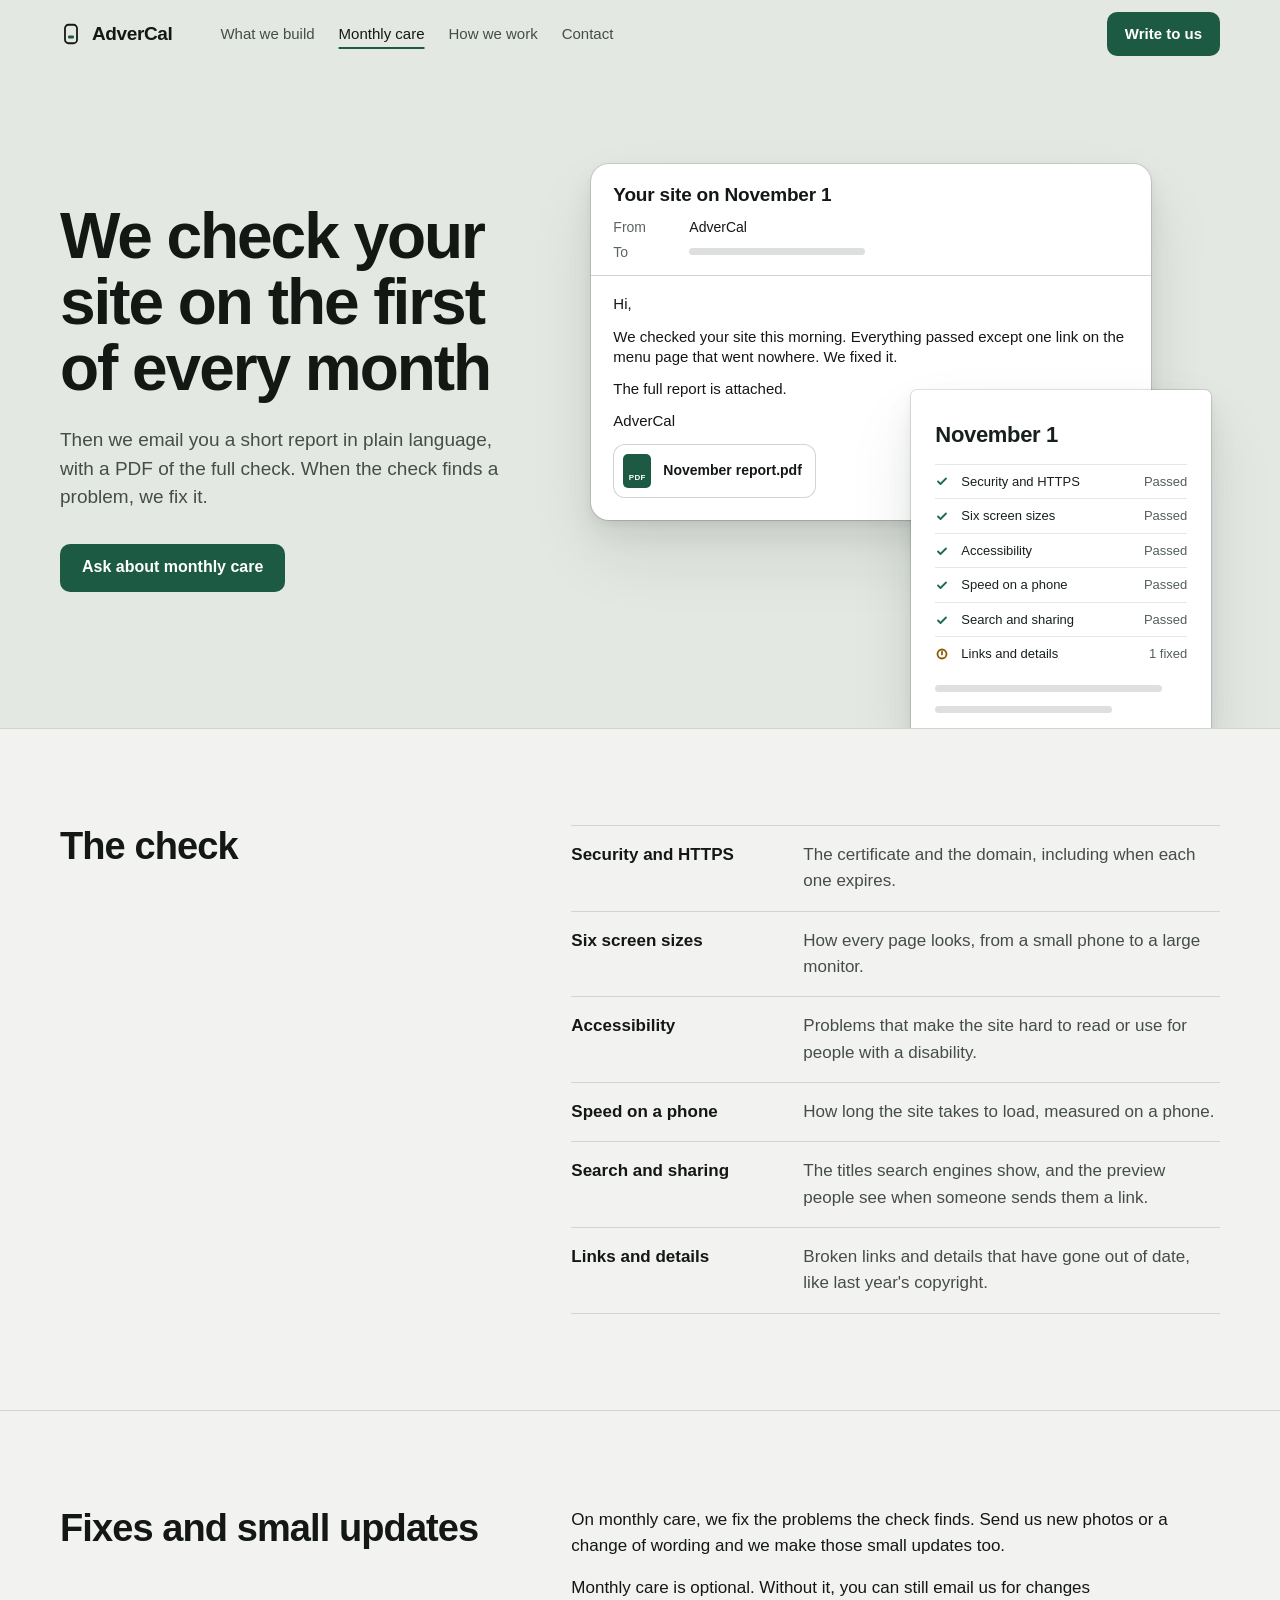
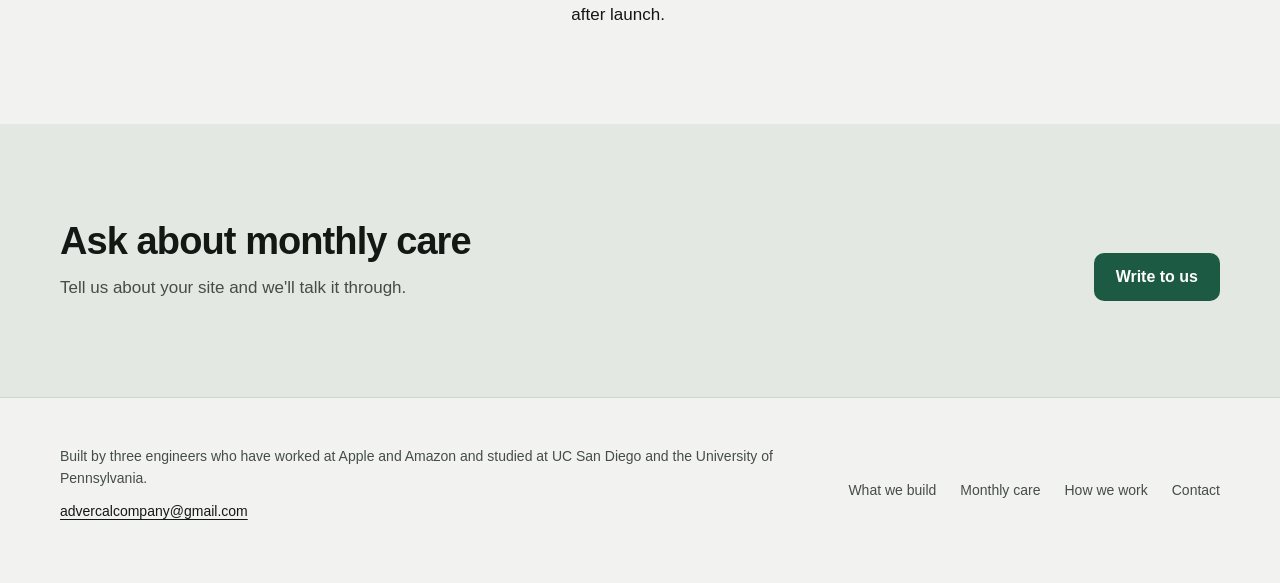
==== commit 710b0179: "Show the studio's whole range The home page leads with a live venue site and six capability tiles: a" ====
--- a/care.html
+++ b/care.html
@@ -32,7 +32,7 @@
     <a class="mark" href="index.html" aria-label="AdverCal home"><svg viewBox="0 0 22 22" aria-hidden="true"><rect x="5" y="1.75" width="12" height="18.5" rx="3.5" fill="none" stroke="currentColor" stroke-width="1.8"/><rect class="dot" x="8" y="12.5" width="6" height="3" rx="1.2"/></svg>AdverCal</a>
     <a class="btn small" href="contact.html">Write to us</a>
     <nav class="nav" aria-label="Main">
-      <a href="services.html">Sites we build</a>
+      <a href="services.html">What we build</a>
       <a href="care.html" aria-current="page">Monthly care</a>
       <a href="how.html">How we work</a>
       <a href="contact.html">Contact</a>
@@ -122,7 +122,7 @@
   <div class="wrap">
     <div><p>Built by three engineers who have worked at Apple and Amazon and studied at UC San Diego and the University of Pennsylvania.</p><a class="foot-mail" href="mailto:advercalcompany@gmail.com">advercalcompany@gmail.com</a></div>
     <nav aria-label="Footer">
-      <a href="services.html">Sites we build</a>
+      <a href="services.html">What we build</a>
       <a href="care.html">Monthly care</a>
       <a href="how.html">How we work</a>
       <a href="contact.html">Contact</a>
--- a/assets/site.css
+++ b/assets/site.css
@@ -516,3 +516,178 @@
 .form-pane.is-sent form { display: none; }
 .thanks .btn { margin-top: var(--s6); }
 .sent[hidden], .field-error[hidden] { display: none; }
+
+/* ---------- Capabilities: one drawn object per tile, each a different kind ---------- */
+.mono { font-family: "JetBrains Mono", "Courier New", monospace; font-feature-settings: normal; }
+.caps { display: grid; gap: var(--s4); grid-template-columns: minmax(0, 1fr); }
+@media (min-width: 960px) {
+  .caps { grid-template-columns: repeat(12, minmax(0, 1fr)); gap: var(--s5); }
+  .cap-cal { grid-column: span 7; } .cap-sign { grid-column: span 5; }
+  .cap-app { grid-column: span 8; } .cap-video { grid-column: span 4; }
+  .cap-search { grid-column: span 7; } .cap-book { grid-column: span 5; }
+}
+.cap { background: var(--band); border-radius: 22px; overflow: hidden; display: flex; flex-direction: column; min-width: 0; }
+.cap-text { padding: var(--s5) var(--s5) 0; max-width: 34rem; }
+@media (min-width: 640px) { .cap-text { padding: var(--s6) var(--s6) 0; } }
+.cap h2 { font-size: var(--t-sub); line-height: 1.25; letter-spacing: -0.012em; font-weight: 650; }
+.cap p { margin-top: var(--s2); color: var(--ink-2); text-wrap: pretty; }
+.cap-stage { position: relative; flex: 1; min-height: 300px; margin-top: var(--s5); overflow: hidden; }
+@media (min-width: 960px) { .cap-stage { min-height: 330px; } }
+
+/* Open-now sign: the clock reaches opening time, then the sign switches on */
+.sg { position: absolute; left: 24px; right: -40px; top: 0; bottom: -40px; background: #121016; color: #efe9f3; border-radius: 16px 0 0 0; padding: 20px 22px; box-shadow: 0 0 0 1px var(--frame-line), var(--shadow); }
+.sg-top { display: flex; align-items: center; gap: 16px; padding-right: 40px; }
+.sg-top .ph { height: 12px; width: 76px; opacity: 0.85; background: #f2c14e; }
+.sg-clock { margin-left: auto; text-align: right; font-size: 12px; color: #b9b0c0; font-variant-numeric: tabular-nums; position: relative; }
+.sg-clock b { display: block; font-size: 15px; color: #efe9f3; font-weight: 600; position: relative; height: 20px; }
+.sg-clock b span { position: absolute; right: 0; }
+.sg-board { position: relative; height: 112px; margin-top: 26px; }
+.sg-state { position: absolute; inset: 0; display: grid; align-content: start; gap: 6px; }
+.sg-state strong { font-size: 44px; line-height: 1; letter-spacing: -0.03em; font-weight: 700; display: flex; align-items: center; gap: 14px; }
+.sg-state strong i { width: 14px; height: 14px; border-radius: 50%; flex: none; }
+.sg-state span { font-size: 15px; color: #b9b0c0; padding-left: 28px; }
+.sg-closed strong { color: #7d7486; } .sg-closed strong i { background: #4a4351; }
+.sg-open strong { color: #f2c14e; text-shadow: 0 0 18px rgb(242 193 78 / 0.45); } .sg-open strong i { background: #7be0a4; box-shadow: 0 0 0 4px rgb(123 224 164 / 0.18), 0 0 14px rgb(123 224 164 / 0.7); }
+.sg-rows { display: grid; gap: 9px; margin-top: 6px; }
+.sg-rows .ph { opacity: 0.16; }
+/* end state is the default, so reduced motion shows it still */
+.sg-closed, .sg-clock .t1 { opacity: 0; }
+.sg-open, .sg-clock .t2 { opacity: 1; }
+@media (prefers-reduced-motion: no-preference) {
+  .sg-closed, .sg-clock .t1 { animation: sg-out 420ms cubic-bezier(.2,.7,.2,1) 2.2s both; }
+  .sg-open, .sg-clock .t2 { animation: sg-in 520ms cubic-bezier(.2,.7,.2,1) 2.2s both; }
+}
+@keyframes sg-out { from { opacity: 1; } to { opacity: 0; } }
+@keyframes sg-in { from { opacity: 0; transform: translateY(6px); } to { opacity: 1; transform: none; } }
+
+/* Lineup: last night drops off and the list moves up */
+.cal { position: absolute; left: 24px; right: 24px; top: 0; bottom: -40px; background: var(--surface); border-radius: 16px; box-shadow: 0 0 0 1px var(--frame-line), var(--shadow); overflow: hidden; }
+@media (min-width: 640px) { .cal { left: 32px; right: 32px; } }
+.cal-head { display: flex; align-items: center; justify-content: space-between; padding: 16px 20px; border-bottom: 1px solid var(--line); font-size: 15px; font-weight: 650; }
+.cal-head .ph { width: 90px; }
+.cal-win { height: 290px; overflow: hidden; }
+.cal-list { transform: translateY(-68px); }
+.cal-row { height: 68px; display: grid; grid-template-columns: 46px minmax(0, 1fr) auto; gap: 14px; align-items: center; padding: 0 20px; border-bottom: 1px solid var(--line); }
+.cal-date { text-align: center; line-height: 1.1; font-variant-numeric: tabular-nums; }
+.cal-date small { display: block; font-size: 11px; font-weight: 650; color: var(--ink-3); text-transform: uppercase; letter-spacing: 0.06em; }
+.cal-date b { font-size: 20px; font-weight: 650; }
+.cal-what { display: grid; gap: 7px; min-width: 0; }
+.cal-what .ph.sub { opacity: 0.08; }
+.cal-tag { font-size: 11px; font-weight: 700; color: var(--accent); background: var(--accent-soft); border-radius: 99px; padding: 2px 8px; justify-self: start; }
+.cal-btn { font-size: 13px; font-weight: 650; padding: 8px 12px; border-radius: 8px; background: var(--accent); color: var(--on-accent); }
+.cal-row.past { opacity: 0; }
+.cal-row.past .cal-btn { background: var(--sunk); color: var(--ink-3); }
+@media (prefers-reduced-motion: no-preference) {
+  .cal-list { animation: cal-up 700ms cubic-bezier(.3,.7,.2,1) 2.6s both; }
+  .cal-row.past { animation: cal-gone 420ms ease-out 2.4s both; }
+}
+@keyframes cal-up { from { transform: translateY(0); } to { transform: translateY(-68px); } }
+@keyframes cal-gone { from { opacity: 1; } to { opacity: 0; } }
+
+/* Search result with the structured data behind it */
+.srp { position: absolute; left: 24px; top: 0; width: 330px; background: var(--surface); border-radius: 16px; padding: 18px 20px; box-shadow: 0 0 0 1px var(--frame-line), var(--shadow); display: grid; gap: 8px; z-index: 1; }
+.srp .t { height: 12px; opacity: 0.55; background: var(--accent); }
+.srp-open { font-size: 14px; } .srp-open b { color: var(--ok); font-weight: 650; }
+.srp-ev { display: grid; margin-top: 4px; font-size: 13px; }
+.srp-ev div { display: grid; grid-template-columns: 52px minmax(0, 1fr); gap: 10px; align-items: center; padding: 8px 0; border-top: 1px solid var(--line); }
+.srp-ev b { font-weight: 600; }
+.code { position: absolute; left: 16px; top: 236px; right: -60px; bottom: -40px; background: #15191c; color: #c9d4cf; border-radius: 14px; padding: 18px 20px; font-size: 12.5px; line-height: 1.65; box-shadow: var(--shadow); }
+.code pre { margin: 0; font: inherit; white-space: pre; }
+.code .k { color: #9fd3b8; } .code .s { color: #f2c98a; }
+.cap-search .cap-stage { min-height: 500px; }
+@media (min-width: 720px) {
+  .cap-search .cap-stage { min-height: 330px; }
+  .srp { width: 300px; }
+  .code { left: 340px; top: 0; font-size: 11.5px; }
+}
+@media (max-width: 520px) { .srp { width: 290px; left: 16px; } }
+
+/* Booking, ordering and delivery: an action sheet */
+.sheet { position: absolute; left: 50%; width: 330px; margin-left: -165px; top: 0; bottom: -30px; background: var(--surface); border-radius: 22px 22px 0 0; padding: 12px 18px 0; box-shadow: 0 0 0 1px var(--frame-line), var(--shadow); display: grid; align-content: start; gap: 10px; }
+.sheet .grab { width: 40px; height: 5px; border-radius: 3px; background: var(--line); justify-self: center; margin-bottom: 6px; }
+.sheet .ph.h10 { width: 55%; margin-bottom: 4px; }
+.act { display: grid; grid-template-columns: minmax(0, 1fr) auto; align-items: center; gap: 2px 10px; padding: 13px 16px; border-radius: 12px; box-shadow: inset 0 0 0 1.5px var(--line); }
+.act b { font-size: 16px; font-weight: 650; }
+.act small { grid-column: 1; font-size: 12px; color: var(--ink-3); }
+.act svg { grid-row: span 2; grid-column: 2; width: 14px; height: 14px; color: var(--ink-3); }
+.act.main { background: var(--accent); color: var(--on-accent); box-shadow: none; }
+.act.main small, .act.main svg { color: inherit; opacity: 0.8; }
+
+/* Web app with a back end */
+.app { position: absolute; left: 24px; top: 0; width: 720px; bottom: -40px; background: var(--surface); border-radius: 16px 0 0 0; box-shadow: 0 0 0 1px var(--frame-line), var(--shadow); display: grid; grid-template-columns: 160px minmax(0, 1fr); overflow: hidden; }
+@media (min-width: 640px) { .app { left: 32px; } }
+.app-side { background: var(--sunk); padding: 18px 14px; display: grid; align-content: start; gap: 6px; border-right: 1px solid var(--line); font-size: 14px; }
+.app-side .logo { height: 12px; width: 70%; opacity: 0.5; background: var(--accent); margin-bottom: 14px; }
+.app-side .on { background: var(--surface); border-radius: 8px; padding: 7px 10px; font-weight: 600; box-shadow: 0 0 0 1px var(--frame-line); }
+.app-side .ph { margin: 10px; }
+.app-main { padding: 18px 22px; }
+.app-head { display: flex; align-items: center; gap: 12px; margin-bottom: 12px; }
+.app-head b { font-size: 18px; font-weight: 650; }
+.app-head span { font-size: 12px; font-weight: 600; padding: 4px 10px; border-radius: 99px; background: var(--accent-soft); color: var(--accent); }
+.app-row { display: grid; grid-template-columns: 70px minmax(0, 1fr) 40px 96px; gap: 14px; align-items: center; padding: 11px 0; border-top: 1px solid var(--line); font-size: 13px; font-variant-numeric: tabular-nums; }
+.app-row .st { font-size: 12px; font-weight: 600; color: var(--ok); }
+.app-row .st.wait { color: var(--ink-3); }
+
+/* Short video: a vertical frame with story segments */
+.vid { position: absolute; left: 50%; width: 230px; margin-left: -115px; top: 0; height: 410px; border-radius: 18px; overflow: hidden; background: #1a1612; box-shadow: 0 0 0 1px var(--frame-line), var(--shadow); }
+.vid-f { position: absolute; inset: 0; }
+.vid-f.a { background: linear-gradient(160deg, #3b2a1f 0%, #8a4b2a 55%, #e0a35a 100%); }
+.vid-f.b { background: linear-gradient(200deg, #1d2b2a 0%, #2f5d57 60%, #9cc7b4 100%); opacity: 0; }
+.vid-f.c { background: linear-gradient(170deg, #2a1d2f 0%, #6a3b5c 55%, #e3a1a0 100%); opacity: 0; }
+.vid-f::after { content: ""; position: absolute; left: 22%; right: 22%; top: 30%; height: 34%; border-radius: 50%; background: rgb(255 255 255 / 0.12); filter: blur(18px); }
+.vid-seg { position: absolute; left: 10px; right: 10px; top: 10px; display: grid; grid-template-columns: repeat(3, 1fr); gap: 4px; z-index: 2; }
+.vid-seg span { height: 3px; border-radius: 2px; background: rgb(255 255 255 / 0.3); overflow: hidden; }
+.vid-seg span::after { content: ""; display: block; height: 100%; background: #fff; transform: scaleX(1); transform-origin: left; }
+.vid-seg span + span::after { transform: scaleX(0); }
+.vid-cap { position: absolute; left: 16px; right: 16px; bottom: 22px; z-index: 2; display: grid; gap: 8px; color: #fff; }
+.vid-cap .ph { opacity: 0.85; height: 12px; }
+.vid-cap .ph.sub { opacity: 0.45; height: 8px; }
+.vid-cap .logo { width: 56px; height: 10px; background: #f2c14e; opacity: 1; margin-bottom: 6px; }
+@media (prefers-reduced-motion: no-preference) {
+  .vid-seg span::after { animation: seg 9s linear infinite; }
+  .vid-seg span:nth-child(2)::after { animation-name: seg2; }
+  .vid-seg span:nth-child(3)::after { animation-name: seg3; }
+  .vid-f.b { animation: fb 9s ease-in-out infinite; }
+  .vid-f.c { animation: fc 9s ease-in-out infinite; }
+}
+@keyframes seg { 0% { transform: scaleX(0); } 33.3%, 100% { transform: scaleX(1); } }
+@keyframes seg2 { 0%, 33.3% { transform: scaleX(0); } 66.6%, 100% { transform: scaleX(1); } }
+@keyframes seg3 { 0%, 66.6% { transform: scaleX(0); } 99.9% { transform: scaleX(1); } 100% { transform: scaleX(0); } }
+@keyframes fb { 0%, 30% { opacity: 0; } 34%, 64% { opacity: 1; } 68%, 100% { opacity: 0; } }
+@keyframes fc { 0%, 64% { opacity: 0; } 68%, 97% { opacity: 1; } 100% { opacity: 0; } }
+
+/* Home hero: a venue's site with the live line and tonight's lineup */
+.v-site { background: #121016; color: #efe9f3; }
+.v-top { display: flex; align-items: center; justify-content: space-between; padding: 22px 22px 14px; }
+.v-top .ph { width: 84px; height: 13px; opacity: 0.9; background: #f2c14e; }
+.v-top .r-nav { color: #d9d1de; }
+.v-live { margin: 0 22px; padding: 12px 14px; border-radius: 12px; background: #1d1a22; display: flex; align-items: center; gap: 10px; font-size: 15px; font-weight: 650; }
+.v-live i { width: 10px; height: 10px; border-radius: 50%; background: #7be0a4; box-shadow: 0 0 10px rgb(123 224 164 / 0.7); }
+.v-live span { color: #b9b0c0; font-weight: 500; margin-left: auto; font-size: 13px; }
+.v-h { font-size: 22px; font-weight: 700; letter-spacing: -0.015em; color: #f2c14e; padding: 22px 22px 8px; }
+.v-row { display: grid; grid-template-columns: 52px minmax(0, 1fr) auto; gap: 12px; align-items: center; padding: 13px 22px; border-top: 1px solid #2a2530; }
+.v-row .tm { font-size: 13px; font-weight: 650; font-variant-numeric: tabular-nums; }
+.v-row .w { display: grid; gap: 7px; }
+.v-row .w .ph { opacity: 0.3; } .v-row .w .ph.sub { opacity: 0.12; }
+.v-btn { font-size: 13px; font-weight: 700; background: #f2c14e; color: #121016; padding: 8px 12px; border-radius: 8px; }
+.v-week .v-row .tm { color: #b9b0c0; font-weight: 600; }
+.st-home .phone.v-site { min-height: 760px; }
+.st-home .vid { position: absolute; left: auto; margin: 0; width: 150px; height: 266px; right: 0; top: 330px; zoom: 0.9; }
+@media (min-width: 560px) { .st-home .vid { right: calc(50% - 300px); } }
+@media (min-width: 960px) { .st-home .vid { left: calc(22% + 250px); right: auto; top: 400px; zoom: 1; } }
+.st-home .vid .vid-cap { left: 12px; right: 12px; bottom: 16px; }
+.cap-cal .cap-stage { min-height: 344px; }
+.cal-row > .ph.w20 { width: 64px; }
+@media (max-width: 639px) {
+  .app { left: 16px; right: 16px; width: auto; grid-template-columns: minmax(0, 1fr); border-radius: 16px 16px 0 0; }
+  .app-side { display: none; }
+  .app-main { padding: 16px; }
+  .app-row { grid-template-columns: 62px minmax(0, 1fr) 20px 72px; gap: 10px; }
+}
+.mini-app { position: absolute; right: 0; top: 250px; width: 300px; background: var(--surface); border-radius: 14px; padding: 14px 16px 6px; box-shadow: 0 0 0 1px var(--frame-line), var(--shadow); zoom: 0.86; }
+.mini-app .app-head { margin-bottom: 6px; }
+.mini-app .app-head b { font-size: 16px; }
+.mini-app .app-row { grid-template-columns: 64px minmax(0, 1fr) 76px; gap: 10px; padding: 9px 0; }
+@media (min-width: 600px) { .mini-app { top: 300px; zoom: 1; } }
+@media (min-width: 960px) { .mini-app { right: auto; left: -16px; top: 470px; } }
+@media (max-width: 599px) { .mini-app .app-row:nth-child(4) { display: none; } }
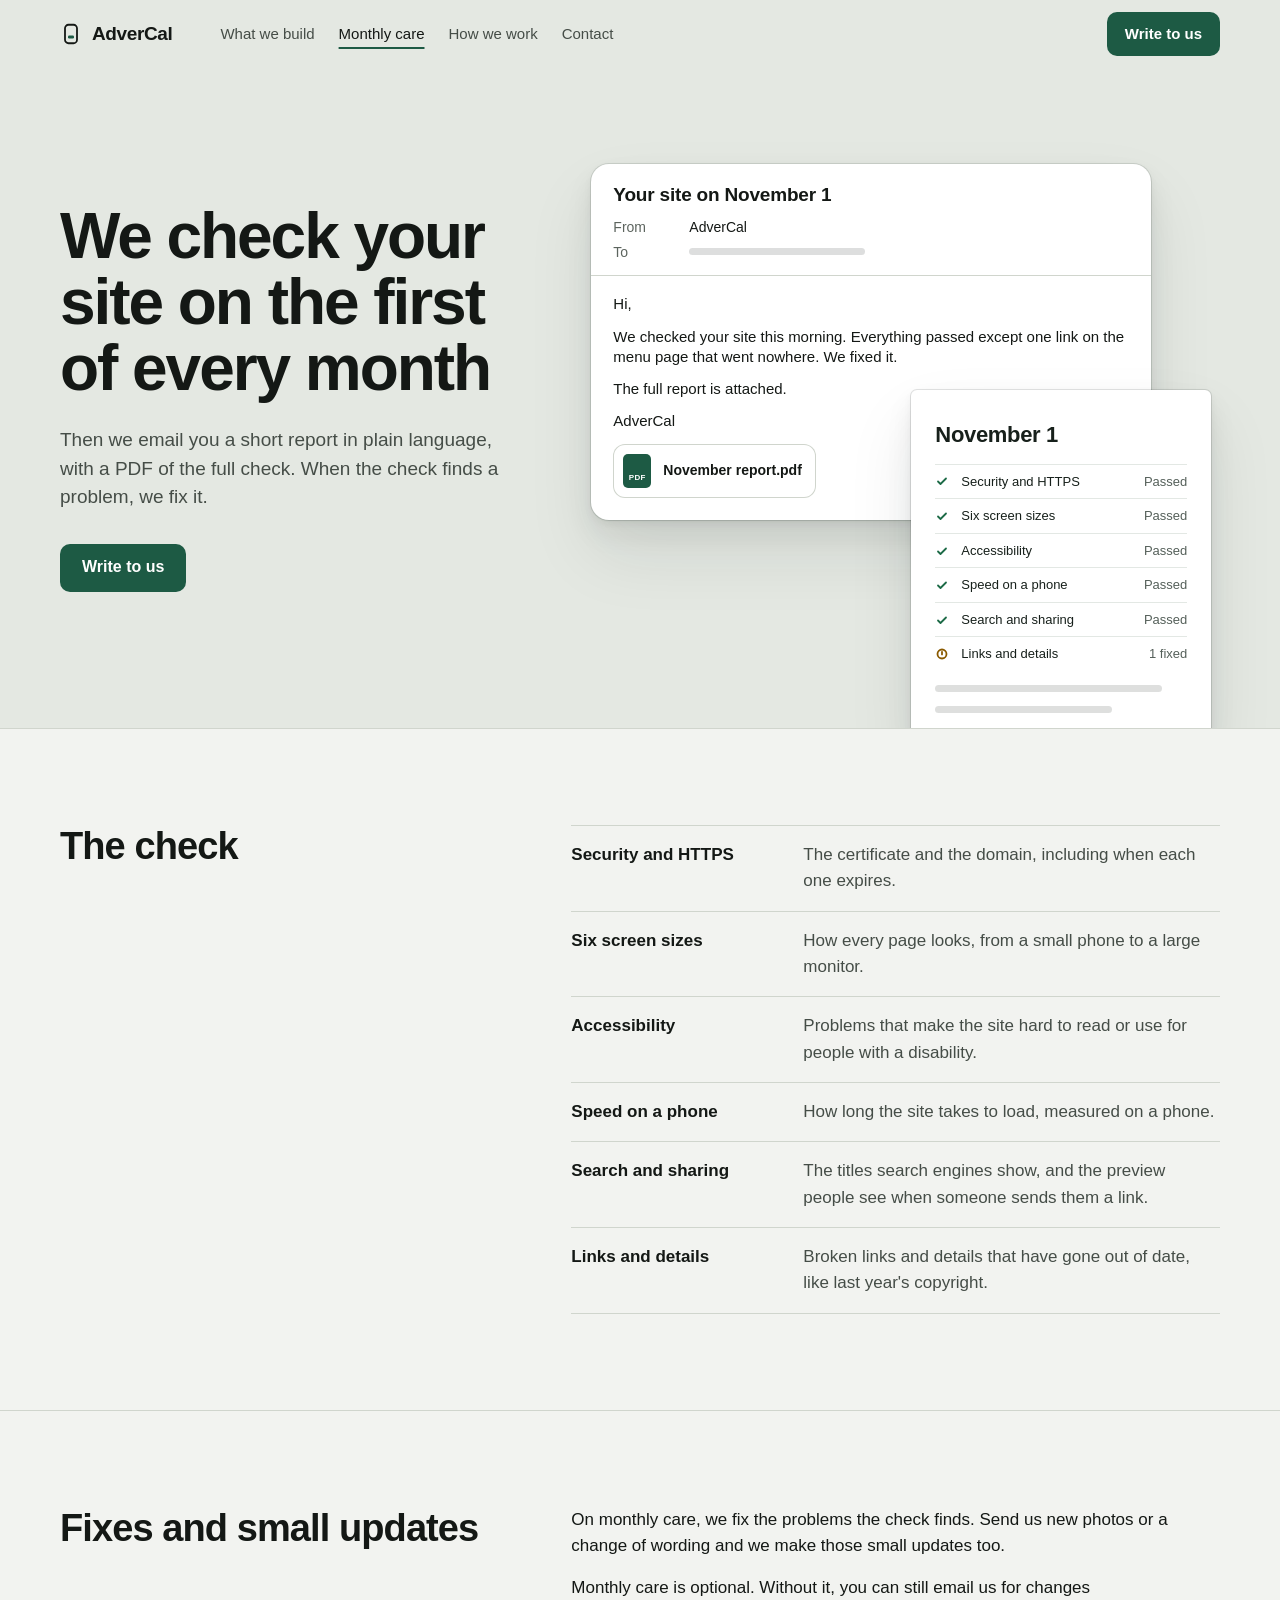
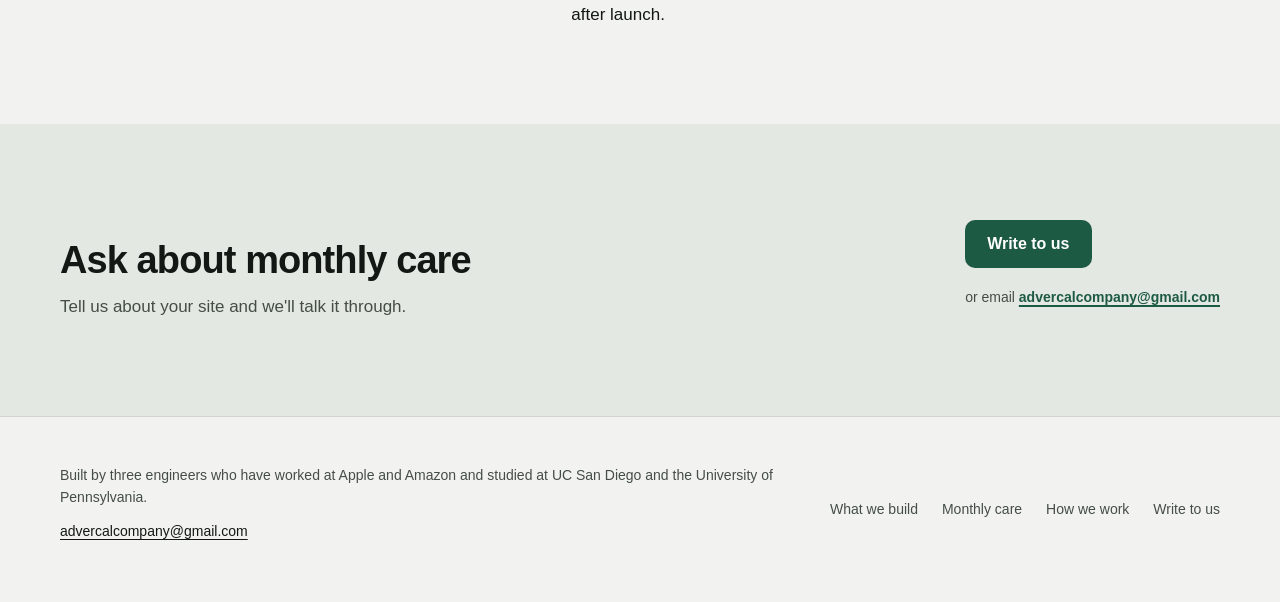
==== commit 539c5111: "One action label everywhere; tiles play as they scroll into view Write to us is now the label in the" ====
--- a/care.html
+++ b/care.html
@@ -47,7 +47,7 @@
         <h1>We check your site on the first of every month</h1>
         <p class="lede">Then we email you a short report in plain language, with a PDF of the full check. When the check finds a problem, we fix it.</p>
         <div class="actions">
-          <a class="btn" href="contact.html">Ask about monthly care</a>
+          <a class="btn" href="contact.html">Write to us</a>
         </div>
       </div>
 
@@ -113,7 +113,10 @@
         <h2>Ask about monthly care</h2>
         <p>Tell us about your site and we'll talk it through.</p>
       </div>
-      <a class="btn" href="contact.html">Write to us</a>
+      <div class="close-act">
+        <a class="btn" href="contact.html">Write to us</a>
+        <p>or email <a class="link" href="mailto:advercalcompany@gmail.com">advercalcompany@gmail.com</a></p>
+      </div>
     </div>
   </section>
 </main>
@@ -125,7 +128,7 @@
       <a href="services.html">What we build</a>
       <a href="care.html">Monthly care</a>
       <a href="how.html">How we work</a>
-      <a href="contact.html">Contact</a>
+      <a href="contact.html">Write to us</a>
     </nav>
   </div>
 </footer>
--- a/assets/site.css
+++ b/assets/site.css
@@ -643,18 +643,21 @@
 .vid-cap .ph { opacity: 0.85; height: 12px; }
 .vid-cap .ph.sub { opacity: 0.45; height: 8px; }
 .vid-cap .logo { width: 56px; height: 10px; background: #f2c14e; opacity: 1; margin-bottom: 6px; }
+/* The video plays once and holds its last scene, which is also the still under reduced motion */
+.vid-f.c { opacity: 1; }
+.vid-seg span + span::after { transform: scaleX(1); }
 @media (prefers-reduced-motion: no-preference) {
-  .vid-seg span::after { animation: seg 9s linear infinite; }
+  .vid-seg span::after { animation: seg 9s linear 0.6s 1 both; }
   .vid-seg span:nth-child(2)::after { animation-name: seg2; }
   .vid-seg span:nth-child(3)::after { animation-name: seg3; }
-  .vid-f.b { animation: fb 9s ease-in-out infinite; }
-  .vid-f.c { animation: fc 9s ease-in-out infinite; }
+  .vid-f.b { animation: fb 9s ease-in-out 0.6s 1 both; }
+  .vid-f.c { animation: fc 9s ease-in-out 0.6s 1 both; }
 }
 @keyframes seg { 0% { transform: scaleX(0); } 33.3%, 100% { transform: scaleX(1); } }
 @keyframes seg2 { 0%, 33.3% { transform: scaleX(0); } 66.6%, 100% { transform: scaleX(1); } }
-@keyframes seg3 { 0%, 66.6% { transform: scaleX(0); } 99.9% { transform: scaleX(1); } 100% { transform: scaleX(0); } }
+@keyframes seg3 { 0%, 66.6% { transform: scaleX(0); } 100% { transform: scaleX(1); } }
 @keyframes fb { 0%, 30% { opacity: 0; } 34%, 64% { opacity: 1; } 68%, 100% { opacity: 0; } }
-@keyframes fc { 0%, 64% { opacity: 0; } 68%, 97% { opacity: 1; } 100% { opacity: 0; } }
+@keyframes fc { 0%, 64% { opacity: 0; } 68%, 100% { opacity: 1; } }
 
 /* Home hero: a venue's site with the live line and tonight's lineup */
 .v-site { background: #121016; color: #efe9f3; }
@@ -691,3 +694,24 @@
 @media (min-width: 600px) { .mini-app { top: 300px; zoom: 1; } }
 @media (min-width: 960px) { .mini-app { right: auto; left: -16px; top: 470px; } }
 @media (max-width: 599px) { .mini-app .app-row:nth-child(4) { display: none; } }
+
+/* Where the browser supports it, the tiles below the hero play as they scroll into view
+   instead of on load, so the change happens where it can be seen. Scrolling back reverses it. */
+@supports (animation-timeline: view()) {
+  @media (prefers-reduced-motion: no-preference) {
+    .cap .sg-closed, .cap .sg-clock .t1, .cap .sg-open, .cap .sg-clock .t2,
+    .cap .cal-list, .cap .cal-row.past,
+    .cap .vid-seg span::after, .cap .vid-f.b, .cap .vid-f.c {
+      animation-duration: auto; animation-delay: 0s; animation-timeline: view();
+    }
+    .cap .sg-closed, .cap .sg-clock .t1, .cap .sg-open, .cap .sg-clock .t2 { animation-range: cover 35% cover 45%; }
+    .cap .cal-row.past { animation-range: cover 35% cover 42%; }
+    .cap .cal-list { animation-range: cover 38% cover 50%; }
+    .cap .vid-seg span::after, .cap .vid-f.b, .cap .vid-f.c { animation-range: entry 60% cover 65%; }
+  }
+}
+.close-act { display: grid; gap: var(--s2); justify-items: start; }
+.close-act p { margin: 0; font-size: var(--t-cap); color: var(--ink-2); }
+.close-act p a { display: inline-flex; align-items: center; min-height: 44px; overflow-wrap: anywhere; }
+/* clip, not hidden: a hidden overflow is a scroll container and would pin the view timelines */
+.cap, .cap-stage, .cal, .cal-win, .vid, .app { overflow: clip; }
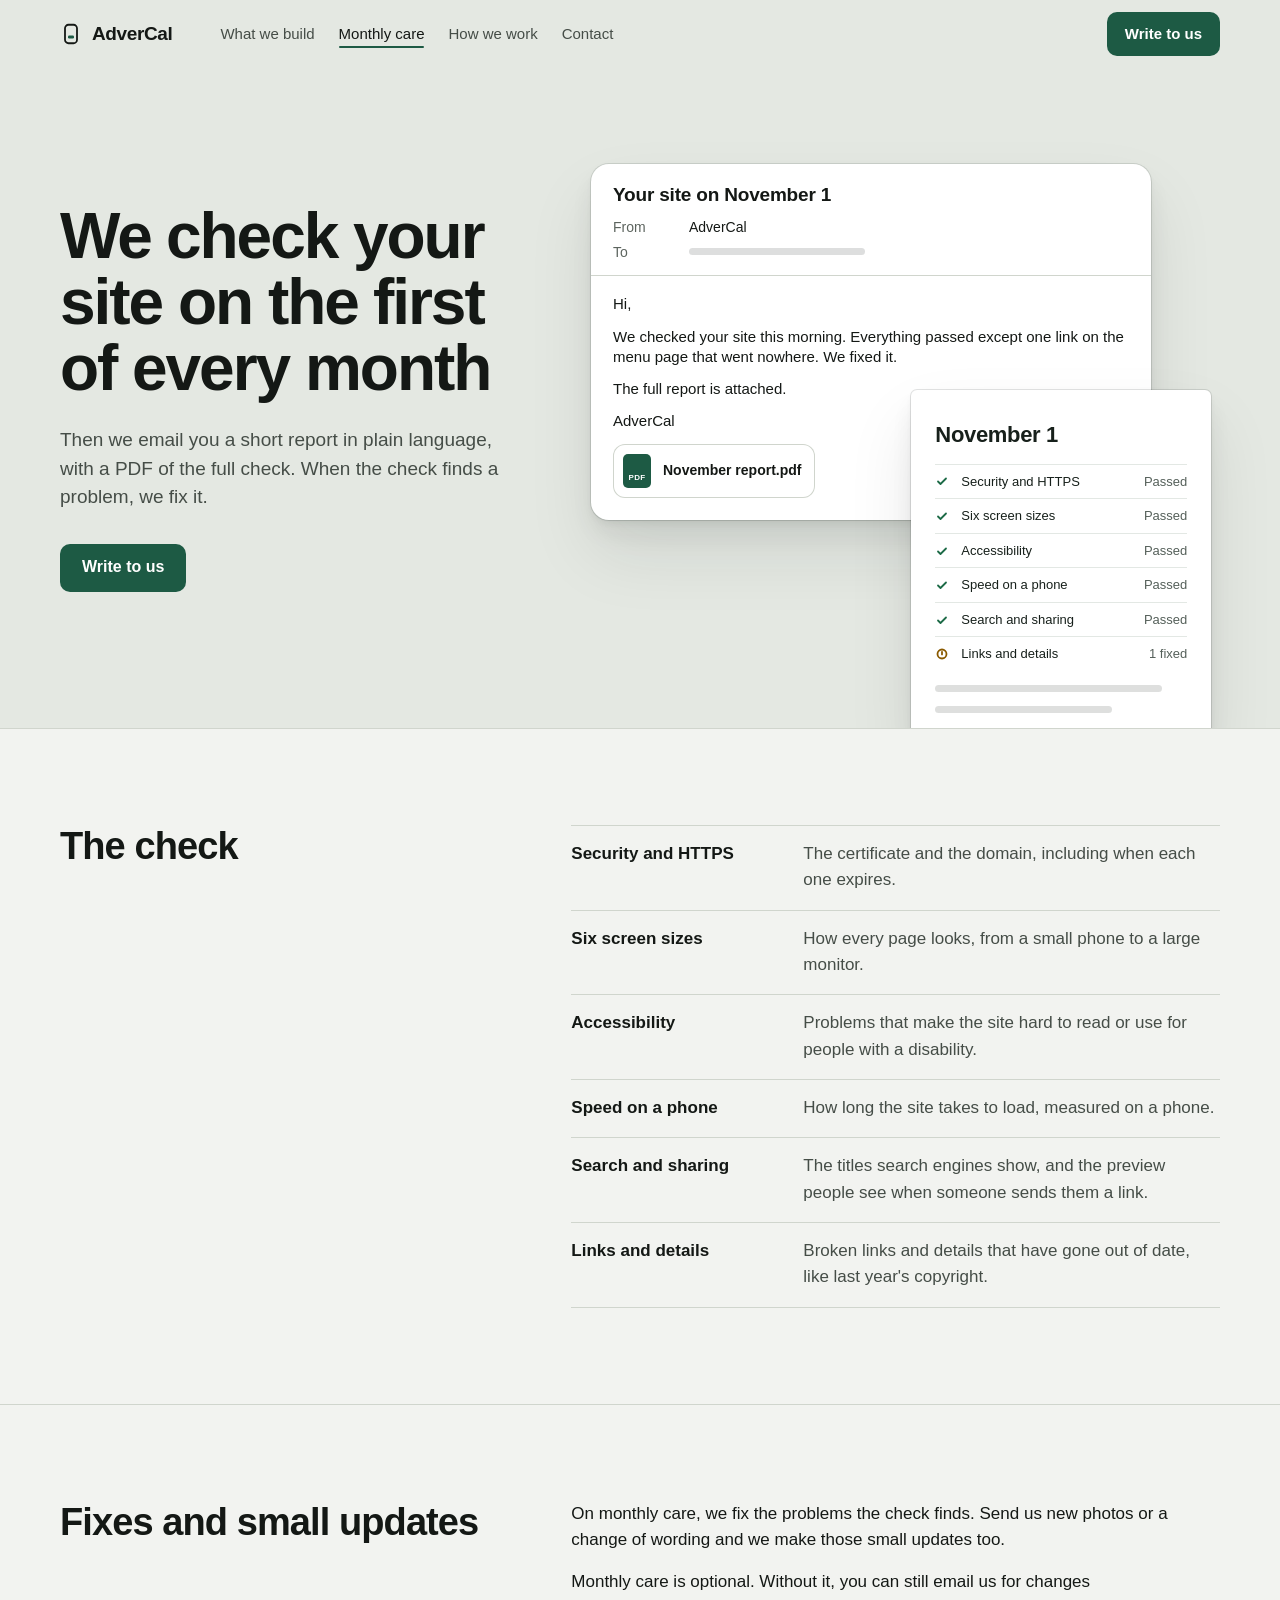
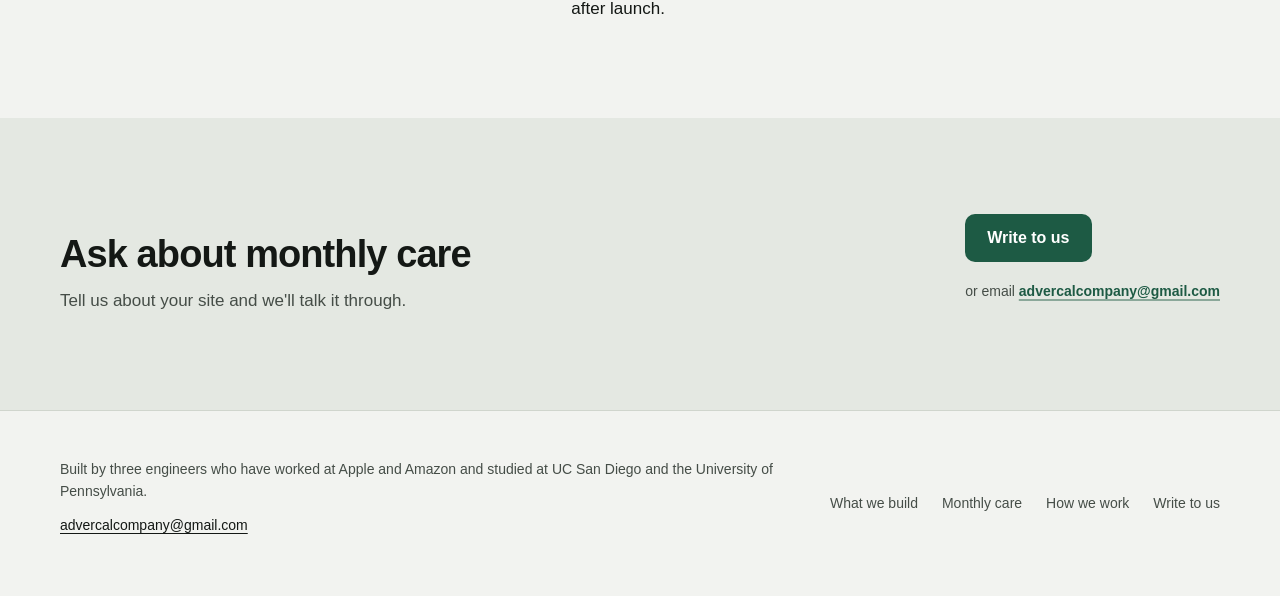
==== commit 1c52c5da: "Motion across every page of advercal.com Each page's hero headline rises word by word behind a mask," ====
--- a/care.html
+++ b/care.html
@@ -3,7 +3,7 @@
 <head>
 <meta charset="utf-8">
 <meta name="viewport" content="width=device-width, initial-scale=1">
-<meta http-equiv="Content-Security-Policy" content="default-src 'self'; script-src 'none'; style-src 'self' https://api.fontshare.com; font-src https://cdn.fontshare.com; img-src 'self' data:; connect-src 'none'; frame-src 'none'; object-src 'none'; base-uri 'none'; form-action 'none'">
+<meta http-equiv="Content-Security-Policy" content="default-src 'self'; script-src 'self'; style-src 'self' https://api.fontshare.com; font-src https://cdn.fontshare.com; img-src 'self' data:; connect-src 'none'; frame-src 'none'; object-src 'none'; base-uri 'none'; form-action 'none'">
 <meta name="referrer" content="strict-origin-when-cross-origin">
 <title>Monthly care, AdverCal</title>
 <meta name="description" content="On the first of each month we check every site we look after and email the owner a short report with a PDF. Problems the check finds get fixed.">
@@ -23,6 +23,7 @@
 <link rel="preconnect" href="https://cdn.fontshare.com" crossorigin>
 <link rel="stylesheet" href="https://api.fontshare.com/v2/css?f[]=switzer@400,500,600,700&amp;f[]=zodiak@400&amp;display=swap">
 <link rel="stylesheet" href="assets/site.css">
+<script src="assets/motion.js" defer></script>
 </head>
 <body>
 <a class="skip" href="#main">Skip to content</a>
@@ -44,7 +45,7 @@
   <section class="hero">
     <div class="wrap">
       <div class="hero-copy">
-        <h1>We check your site on the first of every month</h1>
+        <h1 class="kin load" aria-label="We check your site on the first of every month"><span class="wd" aria-hidden="true"><span>We</span></span> <span class="wd" aria-hidden="true"><span>check</span></span> <span class="wd" aria-hidden="true"><span>your</span></span> <span class="wd" aria-hidden="true"><span>site</span></span> <span class="wd" aria-hidden="true"><span>on</span></span> <span class="wd" aria-hidden="true"><span>the</span></span> <span class="wd" aria-hidden="true"><span>first</span></span> <span class="wd" aria-hidden="true"><span>of</span></span> <span class="wd" aria-hidden="true"><span>every</span></span> <span class="wd" aria-hidden="true"><span>month</span></span></h1>
         <p class="lede">Then we email you a short report in plain language, with a PDF of the full check. When the check finds a problem, we fix it.</p>
         <div class="actions">
           <a class="btn" href="contact.html">Write to us</a>
--- a/assets/site.css
+++ b/assets/site.css
@@ -1,4 +1,14 @@
 /* AdverCal, direction B: the site leads with what an owner receives, drawn as shown UI. */
+
+/* Fallback faces shaped to Switzer's measure (widths measured in Chrome on the site's own text, ss01 included), so text
+   keeps its line breaks when Switzer swaps in and the page does not shift. Helvetica Neue where the device has
+   it, Arial elsewhere; each weight band is matched to the nearest real weight. */
+@font-face { font-family: "Switzer Fallback"; src: local("Helvetica Neue"), local("HelveticaNeue"); font-weight: 100 449; size-adjust: 99.0%; ascent-override: 99.0%; descent-override: 25.3%; line-gap-override: 0%; }
+@font-face { font-family: "Switzer Fallback"; src: local("Helvetica Neue Medium"), local("HelveticaNeue-Medium"); font-weight: 450 549; size-adjust: 99.2%; ascent-override: 98.8%; descent-override: 25.2%; line-gap-override: 0%; }
+@font-face { font-family: "Switzer Fallback"; src: local("Helvetica Neue Bold"), local("HelveticaNeue-Bold"); font-weight: 550 900; size-adjust: 97.6%; ascent-override: 100.4%; descent-override: 25.6%; line-gap-override: 0%; }
+@font-face { font-family: "Switzer Arial"; src: local("Arial"), local("ArialMT"); font-weight: 100 449; size-adjust: 100.1%; ascent-override: 97.9%; descent-override: 25.0%; line-gap-override: 0%; }
+@font-face { font-family: "Switzer Arial"; src: local("Arial"), local("ArialMT"); font-weight: 450 549; size-adjust: 104.3%; ascent-override: 94.0%; descent-override: 24.0%; line-gap-override: 0%; }
+@font-face { font-family: "Switzer Arial"; src: local("Arial Bold"), local("Arial-BoldMT"); font-weight: 550 900; size-adjust: 96.9%; ascent-override: 101.1%; descent-override: 25.8%; line-gap-override: 0%; }
 
 :root {
   color-scheme: light;
@@ -24,7 +34,7 @@
     0 14px 28px rgb(22 34 28 / 0.07),
     0 34px 68px rgb(22 34 28 / 0.09);
 
-  --font: "Switzer", "Helvetica Neue", Arial, sans-serif;
+  --font: "Switzer", "Switzer Fallback", "Switzer Arial", "Helvetica Neue", Arial, sans-serif;
   --serif: "Zodiak", Georgia, "Times New Roman", serif;
 
   --t-cap: 0.875rem;
@@ -39,6 +49,15 @@
   --r-ctl: 10px;
   --r-pane: 18px;
   --gutter: 16px;
+
+  --ease-out: cubic-bezier(0.23, 1, 0.32, 1);
+  --ease-in-out: cubic-bezier(0.77, 0, 0.175, 1);
+  --ease-expo: cubic-bezier(0.16, 1, 0.3, 1);
+  --t-press: 140ms;
+  --t-hover: 180ms;
+  --t-ui: 240ms;
+  --t-word: 640ms;
+  --t-scene: 1000ms;
 }
 
 @media (prefers-color-scheme: dark) {
@@ -715,3 +734,326 @@
 .close-act p a { display: inline-flex; align-items: center; min-height: 44px; overflow-wrap: anywhere; }
 /* clip, not hidden: a hidden overflow is a scroll container and would pin the view timelines */
 .cap, .cap-stage, .cal, .cal-win, .vid, .app { overflow: clip; }
+
+/* ---------- Motion ----------
+   Every animation runs from a start state to the plain CSS above, so reduced motion and a page without
+   JavaScript show the same still as the last frame. Hidden or moved start states live only inside
+   prefers-reduced-motion: no-preference. Scroll-linked pieces use CSS scroll timelines; where a browser has
+   none, motion.js adds .once and each piece plays once as it arrives (.play). */
+
+/* hero headline words sit in a box that clips only vertically, padded past ascenders and descenders, so a
+   word rises from below its own line without the line moving; at large text a long word may still break */
+.wd { display: inline-block; vertical-align: top; max-width: 100%; overflow: visible clip; padding-block: 0.1em 0.16em; margin-block: -0.1em -0.16em; }
+.wd > span { display: inline-block; max-width: 100%; overflow-wrap: anywhere; transform-origin: 0 100%; }
+
+/* rules that draw themselves: the line above each fact and each step is a zero-height border, which forced colours keep */
+.facts > div, .steps li { position: relative; border-top: 0; }
+.facts > div::before, .steps li::after { content: ""; position: absolute; left: 0; right: 0; top: 0; height: 0; border-top: 1px solid var(--line); transform-origin: 0 50%; }
+
+/* the changed row in the preview is highlighted by a fill that can sweep in */
+.pv-hours .changed { background: none; position: relative; isolation: isolate; }
+.pv-hours .changed::before { content: ""; position: absolute; inset: 0; z-index: -1; border-radius: 6px; background: var(--accent-soft); transform-origin: 0 50%; }
+
+/* frames clip instead of hiding, so they never become scroll containers that would pin the timelines */
+.hero, .tile, .phone, .pane, .vid-seg span { overflow: clip; }
+.stage { perspective: 1400px; }
+
+/* ---------- Controls: hover and press ---------- */
+.btn { transition: background-color var(--t-hover) ease, box-shadow var(--t-hover) ease, transform var(--t-press) var(--ease-out); }
+.btn:active { transform: scale(0.97); }
+.nav a { position: relative; transition: color var(--t-hover) ease; }
+.nav a[aria-current="page"] { text-decoration: none; }
+.nav a::after { content: ""; position: absolute; left: 0; right: 0; bottom: 8px; height: 2px; border-radius: 1px; background: var(--accent); transform: scaleX(0); transform-origin: 0 50%; transition: transform var(--t-ui) var(--ease-out); }
+.nav a[aria-current="page"]::after { transform: none; }
+.link, .foot a { transition: color var(--t-hover) ease, text-decoration-color var(--t-hover) ease; }
+.mark .dot { transform-box: fill-box; transform-origin: 50% 50%; transition: transform var(--t-ui) var(--ease-out); }
+.mark:active .dot { transform: scaleX(0.7); }
+.choice span { transition: background-color var(--t-hover) ease, box-shadow var(--t-hover) ease, transform var(--t-press) var(--ease-out); }
+.choice:active span { transform: scale(0.96); }
+@media (hover: hover) and (pointer: fine) {
+  .nav a:hover::after { transform: none; }
+  .btn.quiet:hover { box-shadow: inset 0 0 0 1.5px var(--ink-3); }
+  .link { text-decoration-color: color-mix(in srgb, currentColor 45%, transparent); }
+  .link:hover { text-decoration-color: currentColor; }
+  .mark:hover .dot { transform: translateY(-2px); }
+  .choice:hover input:not(:checked) + span { box-shadow: inset 0 0 0 1.5px var(--ink-3); }
+}
+@media (forced-colors: active) { .nav a::after { background: CanvasText; } }
+
+@media (prefers-reduced-motion: no-preference) {
+  /* ---------- First screen, on load ---------- */
+  .kin.load .wd > span { animation: word-up var(--t-word) var(--ease-expo) both; }
+  .kin.load .wd:nth-child(1) > span { animation-delay: 20ms; }
+  .kin.load .wd:nth-child(2) > span { animation-delay: 54ms; }
+  .kin.load .wd:nth-child(3) > span { animation-delay: 88ms; }
+  .kin.load .wd:nth-child(4) > span { animation-delay: 122ms; }
+  .kin.load .wd:nth-child(5) > span { animation-delay: 156ms; }
+  .kin.load .wd:nth-child(6) > span { animation-delay: 190ms; }
+  .kin.load .wd:nth-child(7) > span { animation-delay: 224ms; }
+  .kin.load .wd:nth-child(8) > span { animation-delay: 258ms; }
+  .kin.load .wd:nth-child(9) > span { animation-delay: 292ms; }
+  .kin.load .wd:nth-child(10) > span { animation-delay: 326ms; }
+  .kin.load .wd:nth-child(11) > span { animation-delay: 360ms; }
+  .kin.load .wd:nth-child(12) > span { animation-delay: 394ms; }
+  .kin.load .wd:nth-child(13) > span { animation-delay: 428ms; }
+  .kin.load .wd:nth-child(14) > span { animation-delay: 462ms; }
+  .hero-copy .lede, .compose-intro .lede { animation: lift 800ms var(--ease-expo) 140ms both; }
+  .hero-copy .actions, .compose-intro .alt, .thanks .btn { animation: arrive 560ms var(--ease-out) 320ms both; }
+  .stage > .phone, .stage > .pane { animation: obj-in var(--t-scene) var(--ease-expo) 60ms both; }
+  .st-care > .pane { animation: mail-in 820ms var(--ease-expo) 60ms both; }
+  .st-care > .pdf { transform-origin: 0 0; }
+  .st-how .msg { transform-origin: 0 100%; }
+  .st-how .msg.ours { transform-origin: 100% 100%; }
+  .st-home > .vid { animation: side-in 900ms var(--ease-expo) 480ms both; }
+  .st-home .v-live { animation: fade-on 600ms var(--ease-out) 620ms both; }
+  .st-home .v-live i { animation: dot-on 420ms var(--ease-out) 760ms both; }
+  .st-home .v-h + .v-row { animation: drop 560ms var(--ease-out) 820ms both; }
+  .st-home .v-h + .v-row + .v-row { animation: drop 560ms var(--ease-out) 900ms both; }
+  .st-home .v-h + .v-row .v-btn { animation: pop 420ms var(--ease-out) 1000ms both; }
+  .st-home .v-h + .v-row + .v-row .v-btn { animation: pop 420ms var(--ease-out) 1080ms both; }
+  .st-home .v-week .v-row:nth-child(2) { animation: drop 520ms var(--ease-out) 1160ms both; }
+  .st-home .v-week .v-row:nth-child(3) { animation: drop 520ms var(--ease-out) 1230ms both; }
+  .st-home .v-week .v-row:nth-child(4) { animation: drop 520ms var(--ease-out) 1300ms both; }
+  .st-home .v-week .v-row:nth-child(5) { animation: drop 520ms var(--ease-out) 1370ms both; }
+  .st-home .v-week .v-row:nth-child(6) { animation: drop 520ms var(--ease-out) 1440ms both; }
+  .st-sites .c-lead .ph:nth-child(1) { animation: grow 700ms var(--ease-expo) 360ms both; }
+  .st-sites .c-lead .ph:nth-child(2) { animation: grow 700ms var(--ease-expo) 430ms both; }
+  .st-sites .c-lead .ph:nth-child(3) { animation: grow 700ms var(--ease-expo) 500ms both; }
+  .st-sites .c-lead .ph:nth-child(4) { animation: grow 700ms var(--ease-expo) 570ms both; }
+  .st-sites .c-card div:nth-of-type(1) { animation: drop 520ms var(--ease-out) 560ms both; }
+  .st-sites .c-card div:nth-of-type(2) { animation: drop 520ms var(--ease-out) 630ms both; }
+  .st-sites .c-card div:nth-of-type(3) { animation: drop 520ms var(--ease-out) 700ms both; }
+  .st-sites .c-row:nth-of-type(1) { animation: arrive 520ms var(--ease-out) 640ms both; }
+  .st-sites .c-row:nth-of-type(2) { animation: arrive 520ms var(--ease-out) 690ms both; }
+  .st-sites .c-row:nth-of-type(3) { animation: arrive 520ms var(--ease-out) 740ms both; }
+  .st-sites .c-row:nth-of-type(4) { animation: arrive 520ms var(--ease-out) 790ms both; }
+  .st-sites .c-row:nth-of-type(5) { animation: arrive 520ms var(--ease-out) 840ms both; }
+  .st-sites .c-row:nth-of-type(6) { animation: arrive 520ms var(--ease-out) 890ms both; }
+  .st-sites .c-lead .c-btn { animation: press 420ms var(--ease-in-out) 1180ms both; }
+  .st-sites > .mini-app { animation: slip-out 820ms var(--ease-expo) 1380ms both; }
+  .st-sites .mini-app .app-row:nth-of-type(2) { animation: drop 480ms var(--ease-out) 1560ms both; }
+  .st-sites .mini-app .app-row:nth-of-type(3) { animation: drop 480ms var(--ease-out) 1670ms both; }
+  .st-sites .mini-app .app-row:nth-of-type(4) { animation: drop 480ms var(--ease-out) 1780ms both; }
+  .st-care .mail-body > :nth-child(1) { animation: arrive 480ms var(--ease-out) 380ms both; }
+  .st-care .mail-body > :nth-child(2) { animation: arrive 480ms var(--ease-out) 460ms both; }
+  .st-care .mail-body > :nth-child(3) { animation: arrive 480ms var(--ease-out) 540ms both; }
+  .st-care .mail-body > :nth-child(4) { animation: arrive 480ms var(--ease-out) 620ms both; }
+  .st-care .mail-body > :nth-child(5) { animation: arrive 480ms var(--ease-out) 700ms both; }
+  .st-care .mail-body > .attach { animation: pop 420ms var(--ease-out) 820ms both; }
+  .st-care > .pdf { animation: pdf-out 960ms var(--ease-expo) 980ms both; }
+  .st-care .pdf li:nth-child(1) :is(svg, .r) { animation: tick 380ms var(--ease-out) 1480ms both; }
+  .st-care .pdf li:nth-child(2) :is(svg, .r) { animation: tick 380ms var(--ease-out) 1600ms both; }
+  .st-care .pdf li:nth-child(3) :is(svg, .r) { animation: tick 380ms var(--ease-out) 1720ms both; }
+  .st-care .pdf li:nth-child(4) :is(svg, .r) { animation: tick 380ms var(--ease-out) 1840ms both; }
+  .st-care .pdf li:nth-child(5) :is(svg, .r) { animation: tick 380ms var(--ease-out) 1960ms both; }
+  .st-care .pdf li:nth-child(6) :is(svg, .r) { animation: tick 380ms var(--ease-out) 2080ms both; }
+  .st-how .msg { animation: bubble 460ms var(--ease-out) 760ms both; }
+  .st-how .msg.ours { animation: bubble 460ms var(--ease-out) 1380ms both; }
+  .st-how .pv-hours .changed::before { animation: grow 640ms var(--ease-in-out) 1800ms both; }
+
+  /* Contact: the form slides up under the headline and its questions arrive in order */
+  .form-pane { animation: lift 900ms var(--ease-expo) 120ms both; }
+  .form-pane fieldset:nth-of-type(1) { animation: arrive 520ms var(--ease-out) 260ms both; }
+  .form-pane fieldset:nth-of-type(2) { animation: arrive 520ms var(--ease-out) 340ms both; }
+  .form-pane fieldset:nth-of-type(3) { animation: arrive 520ms var(--ease-out) 420ms both; }
+  .form-pane fieldset:nth-of-type(4) { animation: arrive 520ms var(--ease-out) 500ms both; }
+  .form-send { animation: arrive 520ms var(--ease-out) 580ms both; }
+  .choice input[type="checkbox"]:checked + span::after { animation: check 220ms var(--ease-out) both; }
+  .sent:not([hidden]) { animation: arrive 560ms var(--ease-out) both; }
+
+  /* the open-now tile: the clock rolls over, Closed goes out, then the sign flickers on like a tube */
+  .sg-clock b { overflow: clip; }
+  .sg-clock .t1 { animation-name: roll-out; }
+  .sg-clock .t2 { animation-name: roll-in; }
+  .sg-open { animation-name: tube-on; animation-duration: 900ms; animation-delay: 2.6s; }
+}
+
+/* ---------- Scroll-linked, where the browser has scroll timelines ---------- */
+@supports (animation-timeline: view()) {
+  @media (prefers-reduced-motion: no-preference) {
+    .hero { view-timeline: --hero block; }
+    .facts > div, .steps li { view-timeline: --row block; }
+    .cap { view-timeline: --cap block; }
+    .tile { view-timeline: --tile block; }
+
+    /* wide screens: leaving the first screen, the drawn object tips back and sinks while its satellite rises past it */
+    @media (min-width: 768px) {
+      .stage > .phone, .stage > .pane { animation: obj-in var(--t-scene) var(--ease-expo) 60ms both, tip-back linear both; animation-timeline: auto, --hero; animation-range: normal, exit 0% exit 100%; }
+      .st-care > .pane { animation: mail-in 820ms var(--ease-expo) 60ms both, tip-back linear both; animation-timeline: auto, --hero; animation-range: normal, exit 0% exit 100%; }
+      .st-home > .vid, .st-sites > .mini-app, .st-care > .pdf, .st-how > .thread { animation-name: var(--sat-in, none), rise-past; animation-duration: var(--sat-t, 0s), auto; animation-timing-function: var(--ease-expo), linear; animation-delay: var(--sat-d, 0s), 0s; animation-fill-mode: both; animation-timeline: auto, --hero; animation-range: normal, exit 0% exit 100%; }
+    }
+    /* phones: each object's scene plays as that object comes up the screen, not on load below the fold */
+    @media (max-width: 767px) {
+      .stage > * { view-timeline: --obj block; }
+      .st-home > .vid { animation: side-in linear both; animation-timeline: --obj; animation-range: cover 4% cover 14%; }
+      .st-home .v-live { animation: fade-on linear both; animation-timeline: --obj; animation-range: cover 4% cover 14%; }
+      .st-home .v-live i { animation: dot-on linear both; animation-timeline: --obj; animation-range: cover 8.1% cover 18.1%; }
+      .st-home .v-h + .v-row { animation: drop linear both; animation-timeline: --obj; animation-range: cover 9.9% cover 19.9%; }
+      .st-home .v-h + .v-row + .v-row { animation: drop linear both; animation-timeline: --obj; animation-range: cover 12.2% cover 22.2%; }
+      .st-home .v-h + .v-row .v-btn { animation: pop linear both; animation-timeline: --obj; animation-range: cover 15.1% cover 25.1%; }
+      .st-home .v-h + .v-row + .v-row .v-btn { animation: pop linear both; animation-timeline: --obj; animation-range: cover 17.5% cover 27.5%; }
+      .st-home .v-week .v-row:nth-child(2) { animation: drop linear both; animation-timeline: --obj; animation-range: cover 19.8% cover 29.8%; }
+      .st-home .v-week .v-row:nth-child(3) { animation: drop linear both; animation-timeline: --obj; animation-range: cover 21.9% cover 31.9%; }
+      .st-home .v-week .v-row:nth-child(4) { animation: drop linear both; animation-timeline: --obj; animation-range: cover 23.9% cover 33.9%; }
+      .st-home .v-week .v-row:nth-child(5) { animation: drop linear both; animation-timeline: --obj; animation-range: cover 26% cover 36%; }
+      .st-home .v-week .v-row:nth-child(6) { animation: drop linear both; animation-timeline: --obj; animation-range: cover 28% cover 38%; }
+      .st-sites .c-lead .ph:nth-child(1) { animation: grow linear both; animation-timeline: --obj; animation-range: cover 4% cover 14%; }
+      .st-sites .c-lead .ph:nth-child(2) { animation: grow linear both; animation-timeline: --obj; animation-range: cover 6% cover 16%; }
+      .st-sites .c-lead .ph:nth-child(3) { animation: grow linear both; animation-timeline: --obj; animation-range: cover 8.1% cover 18.1%; }
+      .st-sites .c-lead .ph:nth-child(4) { animation: grow linear both; animation-timeline: --obj; animation-range: cover 10.1% cover 20.1%; }
+      .st-sites .c-card div:nth-of-type(1) { animation: drop linear both; animation-timeline: --obj; animation-range: cover 9.9% cover 19.9%; }
+      .st-sites .c-card div:nth-of-type(2) { animation: drop linear both; animation-timeline: --obj; animation-range: cover 11.9% cover 21.9%; }
+      .st-sites .c-card div:nth-of-type(3) { animation: drop linear both; animation-timeline: --obj; animation-range: cover 14% cover 24%; }
+      .st-sites .c-row:nth-of-type(1) { animation: arrive linear both; animation-timeline: --obj; animation-range: cover 12.2% cover 22.2%; }
+      .st-sites .c-row:nth-of-type(2) { animation: arrive linear both; animation-timeline: --obj; animation-range: cover 13.7% cover 23.7%; }
+      .st-sites .c-row:nth-of-type(3) { animation: arrive linear both; animation-timeline: --obj; animation-range: cover 15.1% cover 25.1%; }
+      .st-sites .c-row:nth-of-type(4) { animation: arrive linear both; animation-timeline: --obj; animation-range: cover 16.6% cover 26.6%; }
+      .st-sites .c-row:nth-of-type(5) { animation: arrive linear both; animation-timeline: --obj; animation-range: cover 18% cover 28%; }
+      .st-sites .c-row:nth-of-type(6) { animation: arrive linear both; animation-timeline: --obj; animation-range: cover 19.5% cover 29.5%; }
+      .st-sites .c-lead .c-btn { animation: press linear both; animation-timeline: --obj; animation-range: cover 28% cover 38%; }
+      .st-sites > .mini-app { animation: slip-out linear both; animation-timeline: --obj; animation-range: cover 4% cover 14%; }
+      .st-sites .mini-app .app-row:nth-of-type(2) { animation: drop linear both; animation-timeline: --obj; animation-range: cover 14.8% cover 24.8%; }
+      .st-sites .mini-app .app-row:nth-of-type(3) { animation: drop linear both; animation-timeline: --obj; animation-range: cover 21.4% cover 31.4%; }
+      .st-sites .mini-app .app-row:nth-of-type(4) { animation: drop linear both; animation-timeline: --obj; animation-range: cover 28% cover 38%; }
+      .st-care .mail-body > :nth-child(1) { animation: arrive linear both; animation-timeline: --obj; animation-range: cover 4% cover 14%; }
+      .st-care .mail-body > :nth-child(2) { animation: arrive linear both; animation-timeline: --obj; animation-range: cover 8.4% cover 18.4%; }
+      .st-care .mail-body > :nth-child(3) { animation: arrive linear both; animation-timeline: --obj; animation-range: cover 12.7% cover 22.7%; }
+      .st-care .mail-body > :nth-child(4) { animation: arrive linear both; animation-timeline: --obj; animation-range: cover 17.1% cover 27.1%; }
+      .st-care .mail-body > :nth-child(5) { animation: arrive linear both; animation-timeline: --obj; animation-range: cover 21.5% cover 31.5%; }
+      .st-care .mail-body > .attach { animation: pop linear both; animation-timeline: --obj; animation-range: cover 28% cover 38%; }
+      .st-care > .pdf { animation: pdf-out linear both; animation-timeline: --obj; animation-range: cover 4% cover 14%; }
+      .st-care .pdf li:nth-child(1) :is(svg, .r) { animation: tick linear both; animation-timeline: --obj; animation-range: cover 14.9% cover 24.9%; }
+      .st-care .pdf li:nth-child(2) :is(svg, .r) { animation: tick linear both; animation-timeline: --obj; animation-range: cover 17.5% cover 27.5%; }
+      .st-care .pdf li:nth-child(3) :is(svg, .r) { animation: tick linear both; animation-timeline: --obj; animation-range: cover 20.1% cover 30.1%; }
+      .st-care .pdf li:nth-child(4) :is(svg, .r) { animation: tick linear both; animation-timeline: --obj; animation-range: cover 22.8% cover 32.8%; }
+      .st-care .pdf li:nth-child(5) :is(svg, .r) { animation: tick linear both; animation-timeline: --obj; animation-range: cover 25.4% cover 35.4%; }
+      .st-care .pdf li:nth-child(6) :is(svg, .r) { animation: tick linear both; animation-timeline: --obj; animation-range: cover 28% cover 38%; }
+      .st-how .msg { animation: bubble linear both; animation-timeline: --obj; animation-range: cover 4% cover 14%; }
+      .st-how .msg.ours { animation: bubble linear both; animation-timeline: --obj; animation-range: cover 28% cover 38%; }
+      .st-how .pv-hours .changed::before { animation: grow linear both; animation-timeline: --obj; animation-range: cover 4% cover 14%; }
+    }
+
+    /* Closed goes out first, then the sign flickers on */
+    .cap .sg-closed, .cap .sg-clock .t1, .cap .sg-clock .t2 { animation-range: cover 32% cover 38%; }
+    .cap .sg-open { animation-range: cover 38% cover 50%; }
+
+    /* facts and steps: the rule draws across as the row comes up */
+    .facts > div::before, .steps li::after { animation: grow linear both; animation-timeline: --row; animation-range: cover 0% cover 26%; }
+
+    /* home tiles: each object does its own thing as it scrolls in */
+    .cap-app .app-row:nth-child(2) { animation: row-in linear both; animation-timeline: --cap; animation-range: cover 6% cover 20%; }
+    .cap-app .app-row:nth-child(3) { animation: row-in linear both; animation-timeline: --cap; animation-range: cover 9% cover 23%; }
+    .cap-app .app-row:nth-child(4) { animation: row-in linear both; animation-timeline: --cap; animation-range: cover 12% cover 26%; }
+    .cap-app .app-row:nth-child(5) { animation: row-in linear both; animation-timeline: --cap; animation-range: cover 15% cover 29%; }
+    .cap-app .app-row:nth-child(6) { animation: row-in linear both; animation-timeline: --cap; animation-range: cover 18% cover 32%; }
+    .cap-app .app-row:nth-child(7) { animation: row-in linear both; animation-timeline: --cap; animation-range: cover 21% cover 35%; }
+    .cap-video .vid { animation: vid-open linear both; animation-timeline: --cap; animation-range: cover 0% cover 28%; }
+    .cap-search .srp { animation: lift linear both; animation-timeline: --cap; animation-range: cover 2% cover 24%; }
+    .cap-search .code { animation: code-in linear both; animation-timeline: --cap; animation-range: cover 12% cover 40%; }
+    .cap-book .sheet { animation: sheet-up linear both; animation-timeline: --cap; animation-range: cover 0% cover 26%; }
+    .cap-book .act:nth-of-type(3) { animation: arrive linear both, press-s linear both; animation-timeline: --cap, --cap; animation-range: cover 12% cover 24%, cover 40% cover 48%; }
+    .cap-book .act:nth-of-type(4) { animation: arrive linear both; animation-timeline: --cap; animation-range: cover 16% cover 28%; }
+    .cap-book .act:nth-of-type(5) { animation: arrive linear both; animation-timeline: --cap; animation-range: cover 20% cover 32%; }
+
+    /* kinds of site: the client's page scrolls inside its frame, then its button is pressed */
+    .tile > .phone, .tile > .pane { animation: tile-scroll linear both; animation-timeline: --tile; animation-range: cover 0% cover 50%; }
+    .tile .r-item, .tile .s-row, .tile .b-row { animation: set-in linear both; animation-timeline: --tile; animation-range: cover 8% cover 30%; }
+    .tile :is(.r-item, .s-row, .b-row):nth-of-type(1) { animation-range: cover 6% cover 20%; }
+    .tile :is(.r-item, .s-row, .b-row):nth-of-type(2) { animation-range: cover 8.4% cover 22.4%; }
+    .tile :is(.r-item, .s-row, .b-row):nth-of-type(3) { animation-range: cover 10.8% cover 24.8%; }
+    .tile :is(.r-item, .s-row, .b-row):nth-of-type(4) { animation-range: cover 13.2% cover 27.2%; }
+    .tile :is(.r-item, .s-row, .b-row):nth-of-type(5) { animation-range: cover 15.6% cover 29.6%; }
+    .tile :is(.r-item, .s-row, .b-row):nth-of-type(6) { animation-range: cover 18% cover 32%; }
+    .tile :is(.r-item, .s-row, .b-row):nth-of-type(7) { animation-range: cover 20.4% cover 34.4%; }
+    .tile :is(.r-item, .s-row, .b-row):nth-of-type(8) { animation-range: cover 22.8% cover 36.8%; }
+    .tile :is(.r-item, .s-row, .b-row):nth-of-type(9) { animation-range: cover 25.2% cover 39.2%; }
+    .tile :is(.r-item, .s-row, .b-row):nth-of-type(10) { animation-range: cover 27.6% cover 41.6%; }
+    .tile .c-card { animation: side-in linear both; animation-timeline: --tile; animation-range: cover 6% cover 30%; }
+    .tile .b-btn { animation: fade-on linear both; animation-timeline: --tile; animation-range: cover 22% cover 36%; }
+    .tile :is(.r-chip, .c-btn.big, .s-btn) { animation: press-s linear both; animation-timeline: --tile; animation-range: cover 38% cover 48%; }
+  }
+}
+
+/* ---------- Once, where there are no scroll timelines (motion.js adds .once and .play) ---------- */
+@supports not (animation-timeline: view()) {
+  @media (prefers-reduced-motion: no-preference) {
+    @media (max-width: 767px) {
+      .once .stage > :not(.phone, .pane), .once .stage :is(.phone, .pane) *, .once .stage :is(.phone, .pane) *::before { animation-play-state: paused; }
+    }
+    .once .facts > div::before, .once .steps li::after { animation: grow 800ms var(--ease-in-out) both paused; }
+    .once .cap-app .app-row:nth-child(2) { animation: row-in 560ms var(--ease-out) 0ms both paused; }
+    .once .cap-app .app-row:nth-child(3) { animation: row-in 560ms var(--ease-out) 80ms both paused; }
+    .once .cap-app .app-row:nth-child(4) { animation: row-in 560ms var(--ease-out) 160ms both paused; }
+    .once .cap-app .app-row:nth-child(5) { animation: row-in 560ms var(--ease-out) 240ms both paused; }
+    .once .cap-app .app-row:nth-child(6) { animation: row-in 560ms var(--ease-out) 320ms both paused; }
+    .once .cap-app .app-row:nth-child(7) { animation: row-in 560ms var(--ease-out) 400ms both paused; }
+    .once .cap-video .vid { animation: vid-open 900ms var(--ease-expo) both paused; }
+    .once .cap-search .srp { animation: lift 800ms var(--ease-expo) both paused; }
+    .once .cap-search .code { animation: code-in 1100ms var(--ease-in-out) 200ms both paused; }
+    .once .cap-book .sheet { animation: sheet-up 800ms var(--ease-expo) both paused; }
+    .once .cap-book .act:nth-of-type(3) { animation: arrive 520ms var(--ease-out) 200ms both paused, press-s 420ms var(--ease-in-out) 1000ms both paused; }
+    .once .cap-book .act:nth-of-type(4) { animation: arrive 520ms var(--ease-out) 280ms both paused; }
+    .once .cap-book .act:nth-of-type(5) { animation: arrive 520ms var(--ease-out) 360ms both paused; }
+    .once .cap :is(.sg-closed, .sg-clock .t1, .sg-open, .sg-clock .t2, .cal-list, .cal-row.past) { animation-play-state: paused; animation-delay: 700ms; }
+    .once .cap .cal-list { animation-delay: 900ms; }
+    .once .cap .sg-open { animation-delay: 1100ms; }
+    .once .tile > :is(.phone, .pane) { animation: tile-scroll 1100ms var(--ease-expo) both paused; }
+    .once .tile :is(.r-item, .s-row, .b-row) { animation: set-in 520ms var(--ease-out) both paused; }
+    .once .tile :is(.r-item, .s-row, .b-row):nth-of-type(1) { animation-delay: 120ms; }
+    .once .tile :is(.r-item, .s-row, .b-row):nth-of-type(2) { animation-delay: 180ms; }
+    .once .tile :is(.r-item, .s-row, .b-row):nth-of-type(3) { animation-delay: 240ms; }
+    .once .tile :is(.r-item, .s-row, .b-row):nth-of-type(4) { animation-delay: 300ms; }
+    .once .tile :is(.r-item, .s-row, .b-row):nth-of-type(5) { animation-delay: 360ms; }
+    .once .tile :is(.r-item, .s-row, .b-row):nth-of-type(6) { animation-delay: 420ms; }
+    .once .tile :is(.r-item, .s-row, .b-row):nth-of-type(7) { animation-delay: 480ms; }
+    .once .tile :is(.r-item, .s-row, .b-row):nth-of-type(8) { animation-delay: 540ms; }
+    .once .tile :is(.r-item, .s-row, .b-row):nth-of-type(9) { animation-delay: 600ms; }
+    .once .tile :is(.r-item, .s-row, .b-row):nth-of-type(10) { animation-delay: 660ms; }
+    .once .tile .c-card { animation: side-in 800ms var(--ease-expo) 150ms both paused; }
+    .once .tile .b-btn { animation: fade-on 600ms ease 500ms both paused; }
+    .once .tile :is(.r-chip, .c-btn.big, .s-btn) { animation: press-s 420ms var(--ease-in-out) 900ms both paused; }
+    .once .play, .once .play *, .once .play::before, .once .play::after, .once .play *::before, .once .play *::after { animation-play-state: running !important; }
+  }
+}
+
+/* satellites name their entrance so the wide-screen scroll rule can add its own timeline beside it */
+.st-home > .vid { --sat-in: side-in; --sat-t: 900ms; --sat-d: 480ms; }
+.st-sites > .mini-app { --sat-in: slip-out; --sat-t: 820ms; --sat-d: 1380ms; }
+.st-care > .pdf { --sat-in: pdf-out; --sat-t: 960ms; --sat-d: 980ms; }
+.st-how > .thread { --sat-in: none; }
+
+/* reduced motion keeps colour changes and drops every move */
+@media (prefers-reduced-motion: reduce) {
+  .btn:active, .choice:active span, .mark:hover .dot, .mark:active .dot { transform: none; }
+  .nav a::after { transition: none; }
+}
+
+@keyframes word-up { from { transform: translateY(118%) rotate(5deg); } }
+@keyframes lift { from { transform: translateY(22px); } }
+@keyframes arrive { from { opacity: 0; transform: translateY(12px); } }
+@keyframes obj-in { from { opacity: 0; transform: translateY(56px) scale(0.96); } }
+@keyframes side-in { from { opacity: 0; transform: translateX(44px) rotate(3deg); } }
+@keyframes slip-out { from { opacity: 0; transform: translate(-40px, 16px) scale(0.96); } }
+@keyframes mail-in { from { opacity: 0; transform: translateY(-36px) scale(0.98); } }
+@keyframes pdf-out { from { opacity: 0; transform: translate(-80px, -64px) scale(0.72) rotate(-6deg); } }
+@keyframes fade-on { from { opacity: 0.35; } }
+@keyframes dot-on { from { opacity: 0; transform: scale(0.8); } }
+@keyframes drop { from { opacity: 0; transform: translateY(-14px); } }
+@keyframes pop { from { opacity: 0; transform: scale(0.86); } }
+@keyframes grow { from { transform: scaleX(0); } }
+@keyframes press { 0%, 100% { transform: none; } 45% { transform: scale(0.92); } }
+@keyframes press-s { 0%, 100% { scale: 1; } 50% { scale: 0.93; } }
+@keyframes tick { from { opacity: 0; transform: scale(0.8); } }
+@keyframes bubble { from { opacity: 0; transform: translateY(12px) scale(0.9); } }
+@keyframes check { from { opacity: 0; transform: rotate(45deg) scale(0.8); } }
+@keyframes roll-out { from { opacity: 1; transform: none; } to { opacity: 0; transform: translateY(-100%); } }
+@keyframes roll-in { from { opacity: 0; transform: translateY(100%); } }
+@keyframes tube-on { 0% { opacity: 0; } 22% { opacity: 0.85; } 30% { opacity: 0.1; } 46% { opacity: 1; } 54% { opacity: 0.35; } 70%, 100% { opacity: 1; } }
+@keyframes tip-back { to { translate: 0 64px; rotate: x 9deg; scale: 0.96; } }
+@keyframes rise-past { to { translate: 0 -110px; } }
+@keyframes set-in { from { opacity: 0; transform: translateX(-14px); } }
+@keyframes row-in { from { opacity: 0; transform: translateX(32px); } }
+@keyframes vid-open { from { transform: scale(0.86) rotate(-3deg); } }
+@keyframes code-in { from { clip-path: inset(0 0 100% 0); transform: translateX(24px); } }
+@keyframes sheet-up { from { transform: translateY(46%); } }
+@keyframes tile-scroll { from { translate: 0 72px; } }
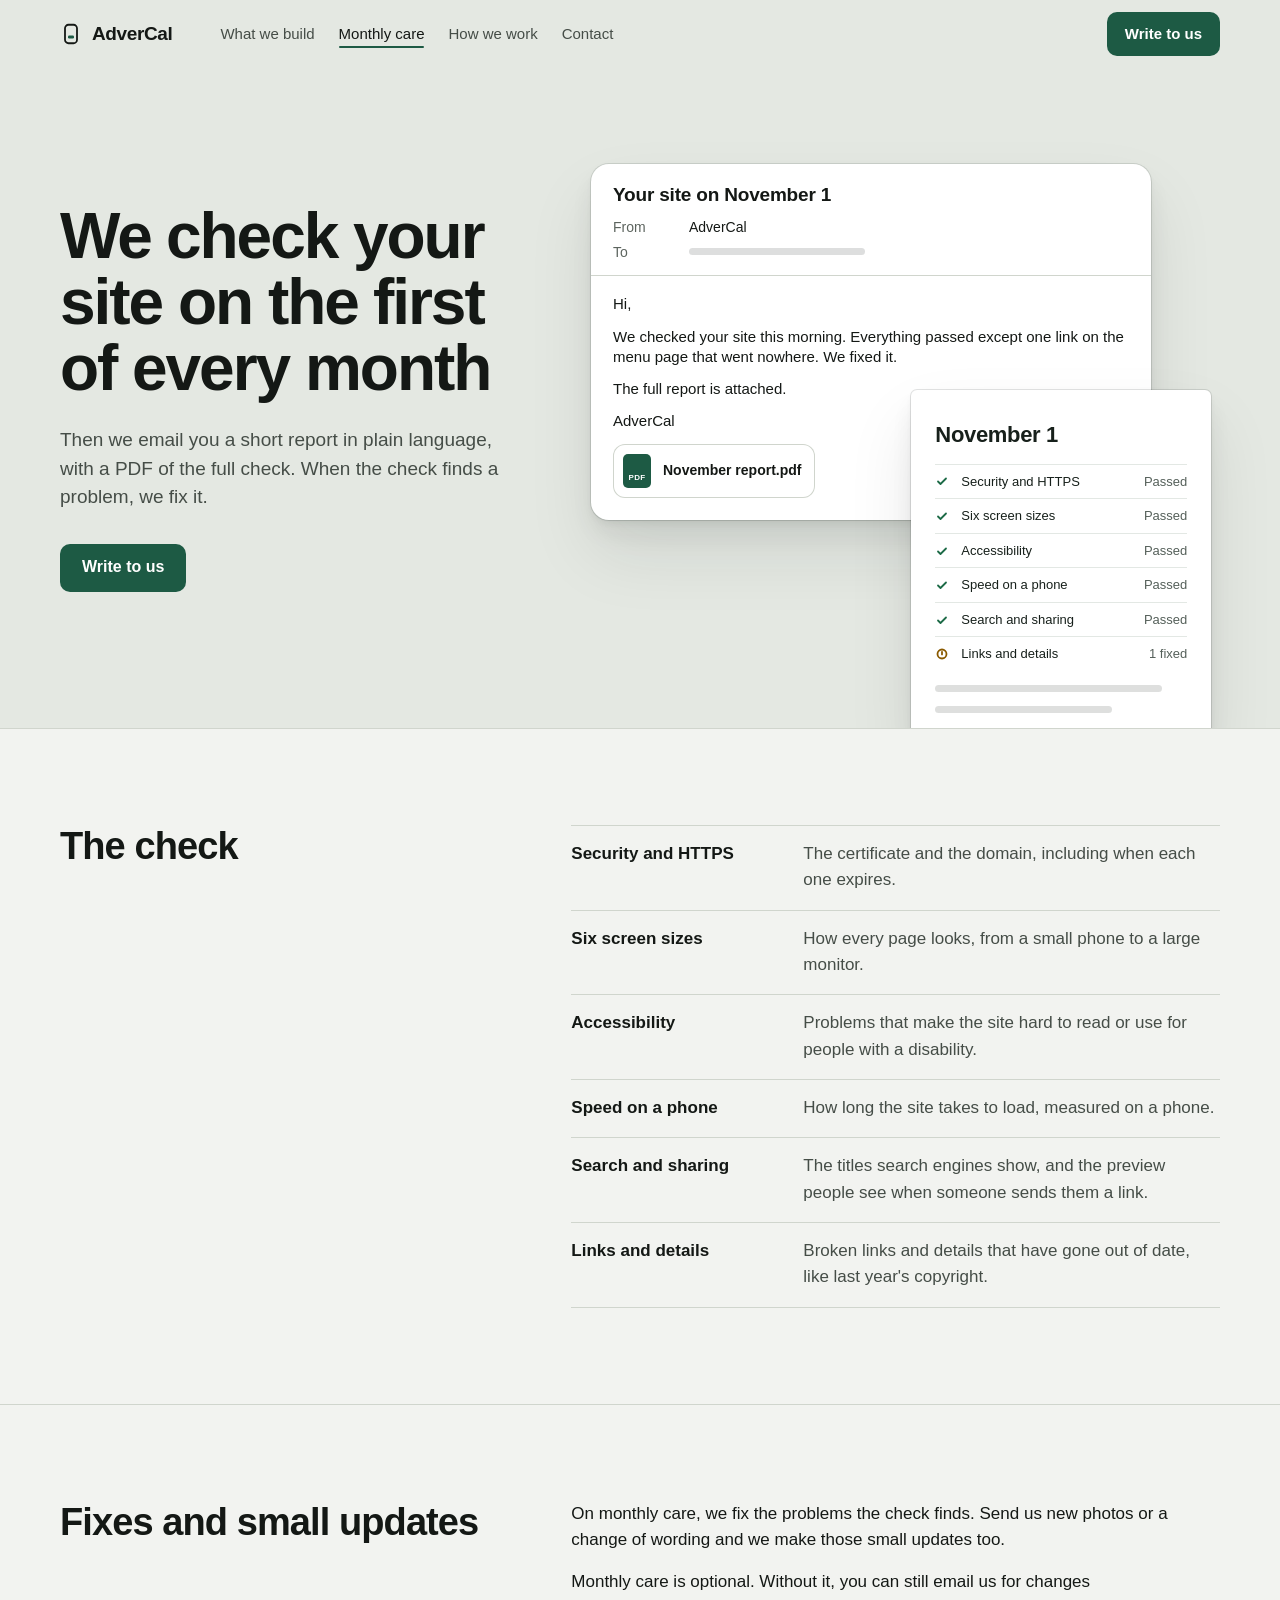
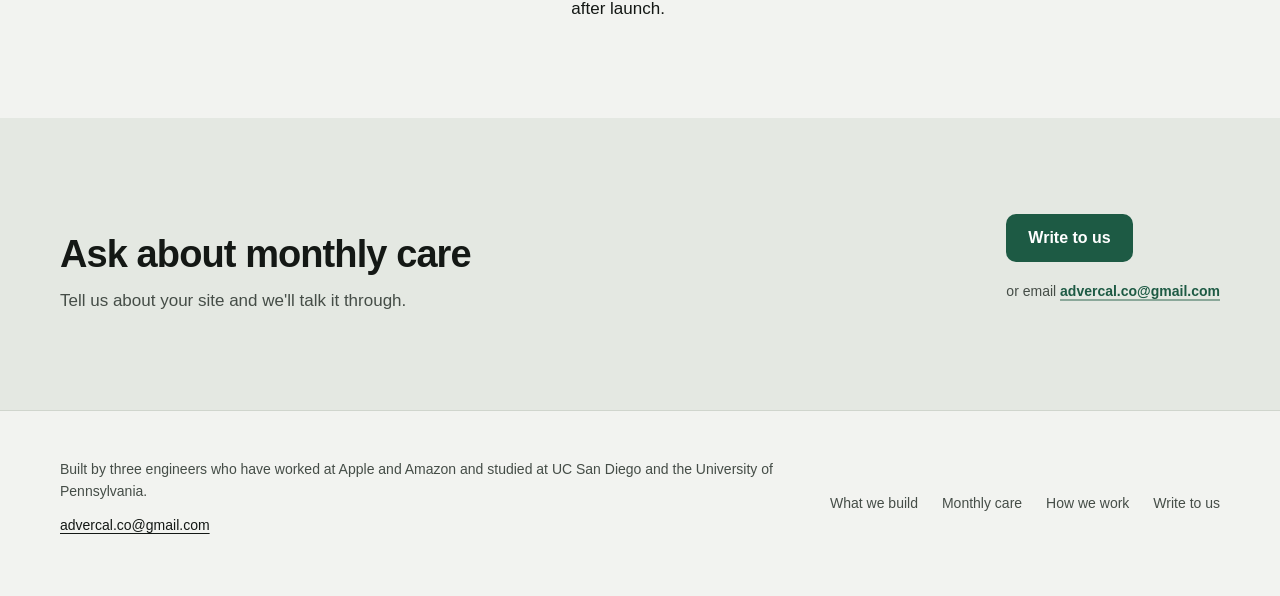
==== commit ea7d30f1: "Contact form key and the right email The contact form now posts with Sam's Web3Forms access key, so " ====
--- a/care.html
+++ b/care.html
@@ -116,7 +116,7 @@
       </div>
       <div class="close-act">
         <a class="btn" href="contact.html">Write to us</a>
-        <p>or email <a class="link" href="mailto:advercalcompany@gmail.com">advercalcompany@gmail.com</a></p>
+        <p>or email <a class="link" href="mailto:advercal.co@gmail.com">advercal.co@gmail.com</a></p>
       </div>
     </div>
   </section>
@@ -124,7 +124,7 @@
 
 <footer class="foot">
   <div class="wrap">
-    <div><p>Built by three engineers who have worked at Apple and Amazon and studied at UC San Diego and the University of Pennsylvania.</p><a class="foot-mail" href="mailto:advercalcompany@gmail.com">advercalcompany@gmail.com</a></div>
+    <div><p>Built by three engineers who have worked at Apple and Amazon and studied at UC San Diego and the University of Pennsylvania.</p><a class="foot-mail" href="mailto:advercal.co@gmail.com">advercal.co@gmail.com</a></div>
     <nav aria-label="Footer">
       <a href="services.html">What we build</a>
       <a href="care.html">Monthly care</a>
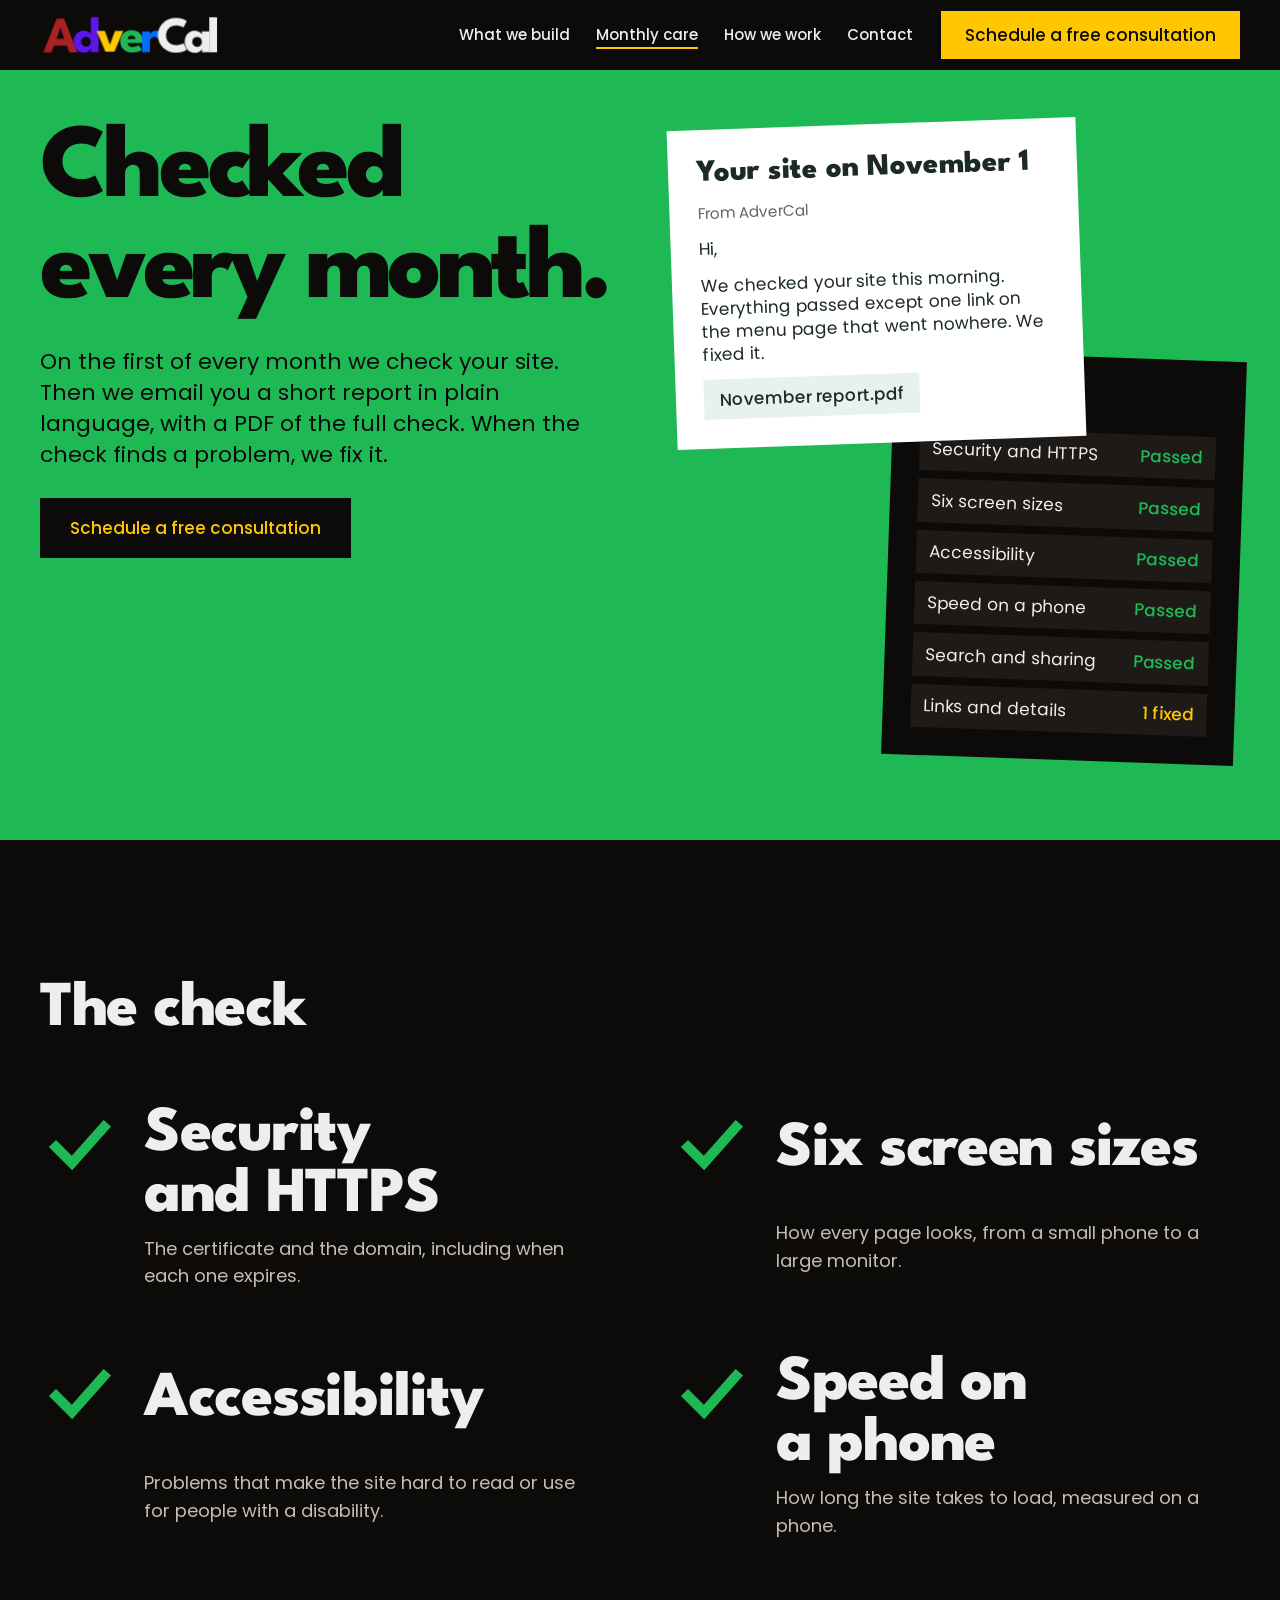
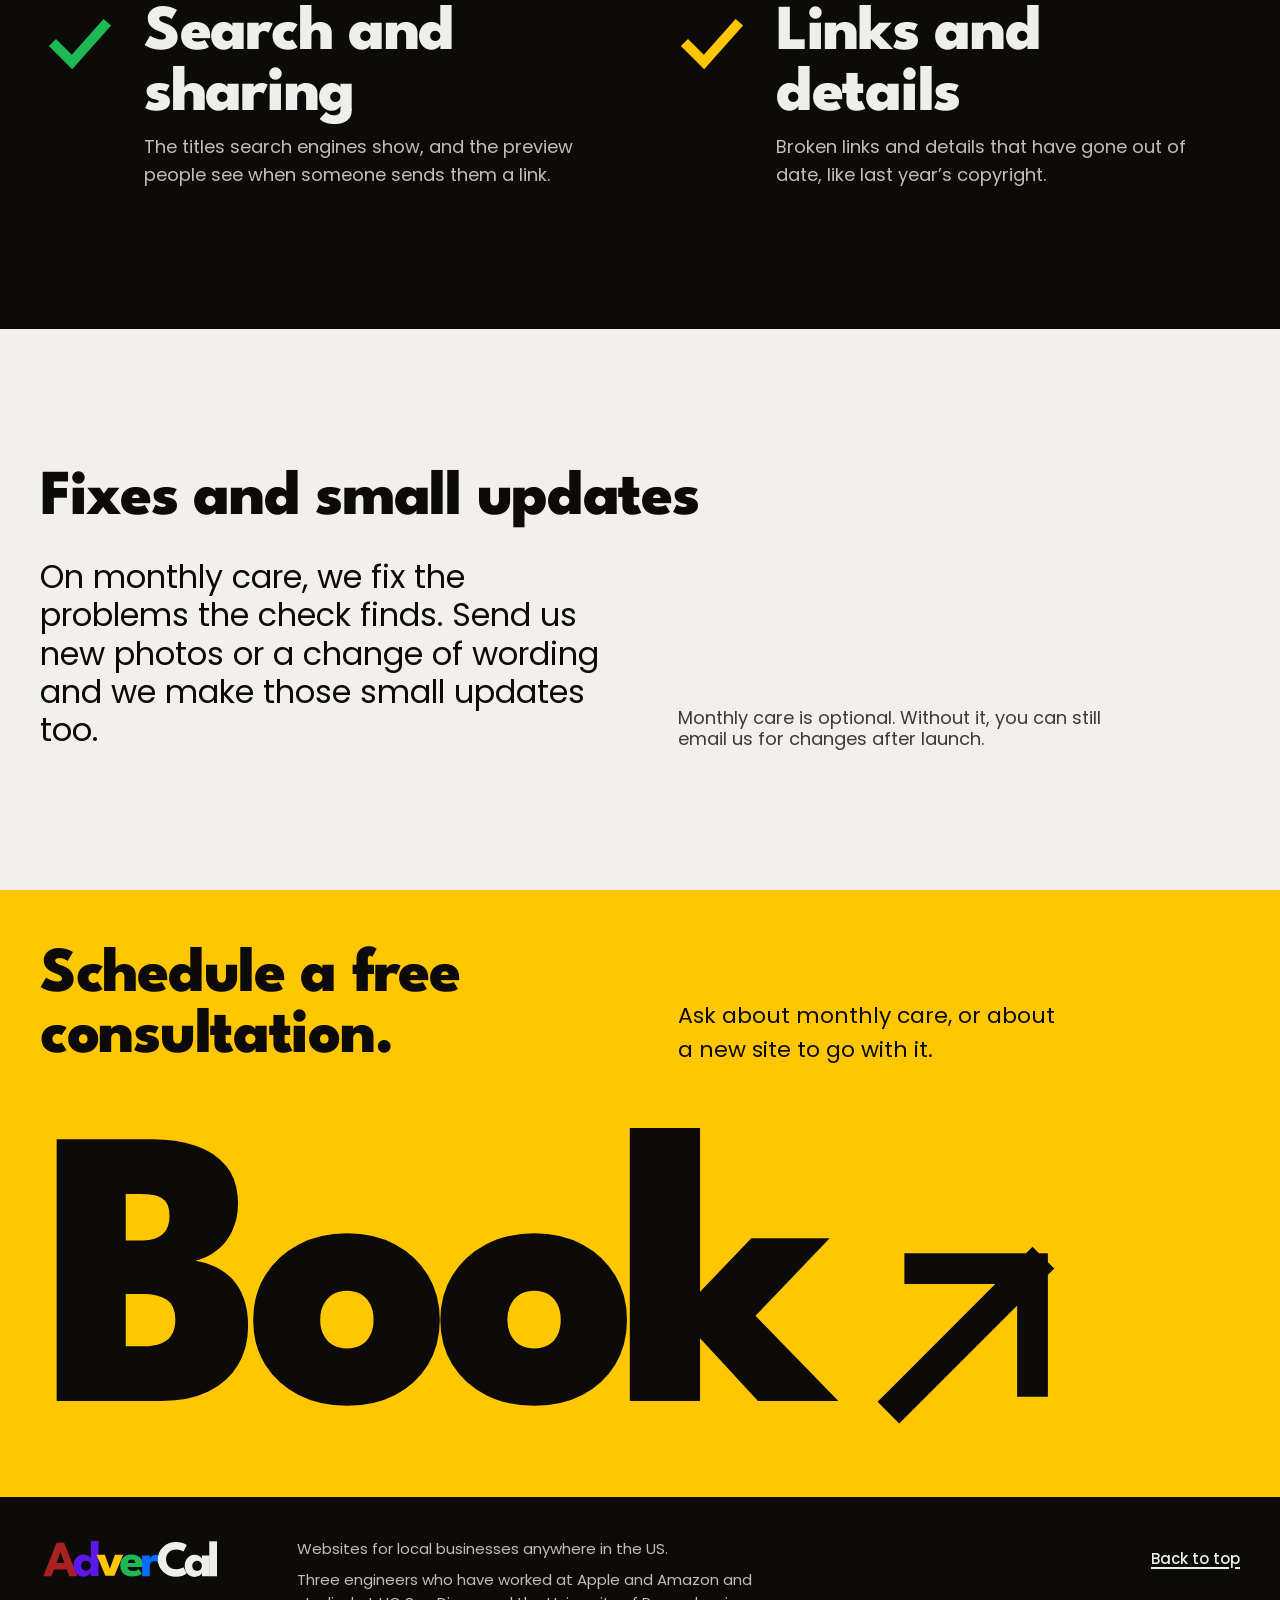
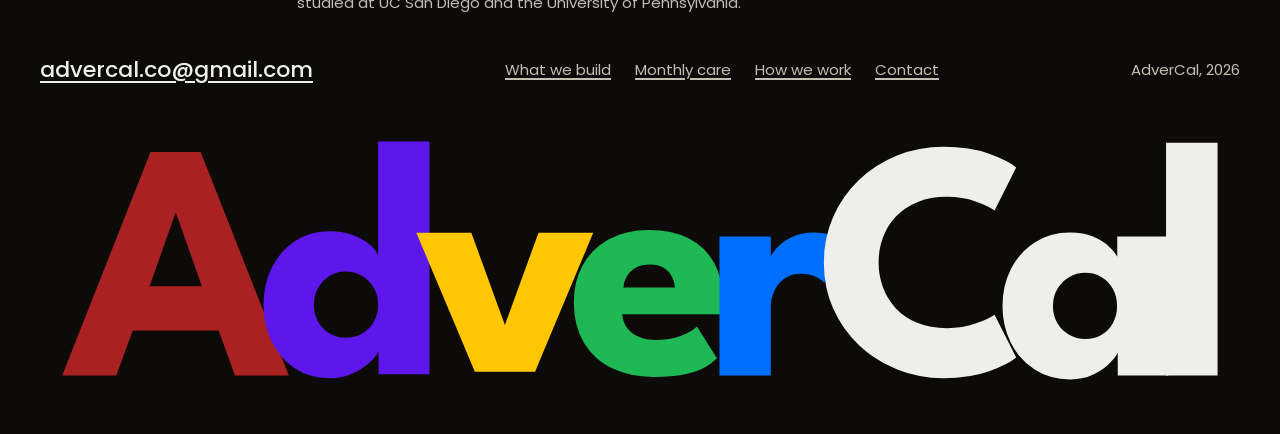
==== commit d742031b: "New advercal.com across every page The night-street direction is now the real site: index, What we b" ====
--- a/care.html
+++ b/care.html
@@ -2,136 +2,116 @@
 <html lang="en">
 <head>
 <meta charset="utf-8">
-<meta name="viewport" content="width=device-width, initial-scale=1">
-<meta http-equiv="Content-Security-Policy" content="default-src 'self'; script-src 'self'; style-src 'self' https://api.fontshare.com; font-src https://cdn.fontshare.com; img-src 'self' data:; connect-src 'none'; frame-src 'none'; object-src 'none'; base-uri 'none'; form-action 'none'">
+<meta name="viewport" content="width=device-width, initial-scale=1, viewport-fit=cover">
+<meta name="color-scheme" content="dark">
+<meta http-equiv="Content-Security-Policy" content="default-src 'none'; script-src 'self'; style-src 'self'; font-src 'self'; img-src 'self'; connect-src 'none'; form-action 'none'; base-uri 'none'; object-src 'none'; frame-src 'none'">
 <meta name="referrer" content="strict-origin-when-cross-origin">
 <title>Monthly care, AdverCal</title>
-<meta name="description" content="On the first of each month we check every site we look after and email the owner a short report with a PDF. Problems the check finds get fixed.">
+<meta name="description" content="On the first of every month AdverCal checks your site, emails you a short report in plain language with the full PDF, and fixes what the check finds.">
 <link rel="canonical" href="https://advercal.com/care.html">
 <meta property="og:type" content="website">
+<meta property="og:site_name" content="AdverCal">
 <meta property="og:url" content="https://advercal.com/care.html">
 <meta property="og:title" content="Monthly care, AdverCal">
-<meta property="og:description" content="On the first of each month we check every site we look after and email the owner a short report with a PDF. Problems the check finds get fixed.">
+<meta property="og:description" content="On the first of every month AdverCal checks your site, emails you a short report in plain language with the full PDF, and fixes what the check finds.">
 <meta property="og:image" content="https://advercal.com/assets/og.png">
 <meta property="og:image:width" content="1200">
 <meta property="og:image:height" content="630">
-<meta property="og:image:alt" content="AdverCal, websites for restaurants, bars, clinics and local shops">
+<meta property="og:image:alt" content="The AdverCal wordmark over a neon open sign, with the line Get them in the door.">
 <meta name="twitter:card" content="summary_large_image">
-<meta name="theme-color" content="#e4e8e2" media="(prefers-color-scheme: light)">
-<meta name="theme-color" content="#181d1a" media="(prefers-color-scheme: dark)">
-<link rel="icon" href="assets/favicon.svg" type="image/svg+xml">
-<link rel="preconnect" href="https://cdn.fontshare.com" crossorigin>
-<link rel="stylesheet" href="https://api.fontshare.com/v2/css?f[]=switzer@400,500,600,700&amp;f[]=zodiak@400&amp;display=swap">
+<meta name="theme-color" content="#0c0b0a">
+<link rel="icon" href="assets/logo/favicon-a.svg" type="image/svg+xml">
+<link rel="preload" href="assets/fonts/league-spartan-800.woff2" as="font" type="font/woff2" crossorigin>
+<link rel="preload" href="assets/fonts/poppins-regular.woff2" as="font" type="font/woff2" crossorigin>
 <link rel="stylesheet" href="assets/site.css">
-<script src="assets/motion.js" defer></script>
+<link rel="stylesheet" href="assets/care.css">
+<script src="assets/page.js" defer></script>
+
 </head>
 <body>
-<a class="skip" href="#main">Skip to content</a>
-
-<header class="top">
-  <div class="wrap">
-    <a class="mark" href="index.html" aria-label="AdverCal home"><svg viewBox="0 0 22 22" aria-hidden="true"><rect x="5" y="1.75" width="12" height="18.5" rx="3.5" fill="none" stroke="currentColor" stroke-width="1.8"/><rect class="dot" x="8" y="12.5" width="6" height="3" rx="1.2"/></svg>AdverCal</a>
-    <a class="btn small" href="contact.html">Write to us</a>
-    <nav class="nav" aria-label="Main">
-      <a href="services.html">What we build</a>
-      <a href="care.html" aria-current="page">Monthly care</a>
-      <a href="how.html">How we work</a>
-      <a href="contact.html">Contact</a>
-    </nav>
-  </div>
+<a class="skip" href="#main">Skip to the page</a>
+<header class="top wrap">
+  <a class="mark" href="index.html" aria-label="AdverCal home"><svg viewBox="-4.7 7.6 484.2 102" role="img" aria-label="AdverCal" focusable="false"><path class="la" d="M39.89 14.91H60.13L95.7 105H73.95L67.38 86.9H32.74L26.08 105H4.27ZM39.51 69.03H60.63L50.16 39.49H49.96Z"/><path class="ld" d="M112.24 106.14Q104.11 106.14 98.11 102.15Q92.1 98.17 88.79 91.45Q85.48 84.73 85.48 76.52Q85.48 68.3 88.79 61.58Q92.1 54.86 98.11 50.85Q104.11 46.83 112.24 46.83Q117.63 46.83 121.8 48.49Q125.97 50.16 128.55 52.44Q131.13 54.71 131.73 56.64V10.59H152.44V104.5H131.94V95.4Q130.59 97.95 127.66 100.42Q124.73 102.9 120.77 104.52Q116.8 106.14 112.24 106.14ZM118.59 89.86Q122.34 89.86 125.31 88.13Q128.28 86.39 130 83.36Q131.73 80.33 131.73 76.52Q131.73 72.71 130 69.67Q128.28 66.64 125.31 64.87Q122.34 63.11 118.59 63.11Q115.02 63.11 112.12 64.86Q109.22 66.6 107.52 69.64Q105.82 72.67 105.82 76.52Q105.82 80.36 107.52 83.4Q109.22 86.43 112.12 88.14Q115.02 89.86 118.59 89.86Z"/><path class="lv" d="M147.15 47.47H169.33L182.88 84.69L196.45 47.47H218.53L195.06 103.5H170.76Z"/><path class="le" d="M230.22 80.35Q230.45 83.39 232.14 85.73Q233.83 88.06 236.87 89.38Q239.91 90.69 244.1 90.69Q248.03 90.69 251.22 89.89Q254.41 89.09 256.76 87.84Q259.12 86.6 260.38 85.3L268.44 98.13Q266.73 99.97 263.64 101.7Q260.55 103.42 255.5 104.53Q250.45 105.64 242.74 105.64Q233.42 105.64 226.19 102.16Q218.95 98.68 214.82 91.9Q210.7 85.13 210.7 75.37Q210.7 67.18 214.28 60.59Q217.86 54.01 224.67 50.17Q231.48 46.33 241.1 46.33Q250.25 46.33 256.95 49.67Q263.66 53.02 267.31 59.6Q270.96 66.19 270.96 75.98Q270.96 76.53 270.93 78.18Q270.89 79.84 270.76 80.35ZM251.47 69.53Q251.41 67.32 250.31 65.17Q249.22 63.02 247.04 61.62Q244.85 60.22 241.41 60.22Q238 60.22 235.66 61.55Q233.32 62.88 232.09 65Q230.86 67.11 230.69 69.53Z"/><path class="lr" d="M290.18 105H269.46V48.97H290.18V57.64H289.83Q290.44 56.05 292.56 53.63Q294.67 51.21 298.48 49.27Q302.29 47.33 307.83 47.33Q311.69 47.33 314.97 48.51Q318.25 49.69 319.75 50.84L311.67 67.69Q310.77 66.49 308.33 65.25Q305.89 64.01 302.28 64.01Q298.1 64.01 295.42 66.1Q292.73 68.2 291.45 71.2Q290.18 74.19 290.18 76.89Z"/><path class="lcal" d="M361.35 85.94Q367.62 85.94 372.78 84.11Q377.94 82.27 380.47 80.49L389.2 97.81Q386.02 100.54 378.27 103.34Q370.52 106.14 359.88 106.14Q349.91 106.14 341.18 102.64Q332.45 99.15 325.77 92.84Q319.1 86.54 315.34 78.06Q311.58 69.58 311.58 59.59Q311.58 49.6 315.33 41.06Q319.08 32.51 325.73 26.17Q332.38 19.83 341.14 16.3Q349.91 12.77 359.88 12.77Q370.52 12.77 378.27 15.57Q386.02 18.37 389.2 21.1L380.47 38.42Q377.94 36.62 372.78 34.8Q367.62 32.97 361.35 32.97Q354.4 32.97 349.23 35.13Q344.05 37.29 340.57 41.02Q337.1 44.76 335.39 49.49Q333.67 54.23 333.67 59.39Q333.67 64.61 335.39 69.38Q337.1 74.15 340.57 77.89Q344.05 81.62 349.23 83.78Q354.4 85.94 361.35 85.94Z"/><path class="lcal" d="M430.18 105V95.9Q429.57 97.32 427.1 99.9Q424.64 102.49 420.54 104.56Q416.45 106.64 410.93 106.64Q402.8 106.64 396.64 102.65Q390.49 98.67 387.08 91.95Q383.67 85.23 383.67 77.02Q383.67 68.8 387.08 62.08Q390.49 55.36 396.64 51.35Q402.8 47.33 410.93 47.33Q416.25 47.33 420.18 49.01Q424.11 50.7 426.59 52.97Q429.08 55.25 429.98 57.14V48.97H450.59V105ZM404.02 77.02Q404.02 80.86 405.79 83.9Q407.57 86.93 410.53 88.64Q413.49 90.36 417.07 90.36Q420.83 90.36 423.71 88.63Q426.6 86.89 428.25 83.86Q429.9 80.83 429.9 77.02Q429.9 73.21 428.25 70.17Q426.6 67.14 423.71 65.37Q420.83 63.61 417.07 63.61Q413.49 63.61 410.53 65.36Q407.57 67.1 405.79 70.14Q404.02 73.17 404.02 77.02Z"/><path class="lcal" d="M470.46 105H449.67V11.09H470.46Z"/></svg></a>
+  <nav aria-label="Pages"><a href="services.html">What we build</a><a href="care.html" aria-current="page">Monthly care</a><a href="how.html">How we work</a><a href="contact.html">Contact</a></nav>
+  <a class="btn act" data-cal href="mailto:advercal.co@gmail.com?subject=Free%20consultation">Schedule a free consultation</a>
 </header>
 
 <main id="main">
-  <section class="hero">
-    <div class="wrap">
-      <div class="hero-copy">
-        <h1 class="kin load" aria-label="We check your site on the first of every month"><span class="wd" aria-hidden="true"><span>We</span></span> <span class="wd" aria-hidden="true"><span>check</span></span> <span class="wd" aria-hidden="true"><span>your</span></span> <span class="wd" aria-hidden="true"><span>site</span></span> <span class="wd" aria-hidden="true"><span>on</span></span> <span class="wd" aria-hidden="true"><span>the</span></span> <span class="wd" aria-hidden="true"><span>first</span></span> <span class="wd" aria-hidden="true"><span>of</span></span> <span class="wd" aria-hidden="true"><span>every</span></span> <span class="wd" aria-hidden="true"><span>month</span></span></h1>
-        <p class="lede">Then we email you a short report in plain language, with a PDF of the full check. When the check finds a problem, we fix it.</p>
-        <div class="actions">
-          <a class="btn" href="contact.html">Write to us</a>
-        </div>
-      </div>
-
-      <div class="stage st-care shown" role="img" aria-label="The monthly report email, saying everything passed except one broken link that has been fixed, with the PDF report beside it listing each check.">
-        <div class="pane mail" aria-hidden="true">
-          <div class="mail-head">
-            <span class="subj">Your site on November 1</span>
-            <div><span class="k">From</span><span>AdverCal</span></div>
-            <div><span class="k">To</span><span class="ph w40"></span></div>
-          </div>
-          <div class="mail-body">
-            <p>Hi,</p>
-            <p>We checked your site this morning. Everything passed except one link on the menu page that went nowhere. We fixed it.</p>
-            <p>The full report is attached.</p>
-            <p>AdverCal</p>
-            <span class="attach"><span class="doc">PDF</span>November report.pdf</span>
-          </div>
+  <section class="ph" aria-labelledby="hero-h">
+    <div class="wrap ph-in">
+      <h1 id="hero-h" aria-label="Checked every month."><span class="ln" aria-hidden="true"><span>Checked</span></span><span class="ln" aria-hidden="true"><span>every month.</span></span></h1>
+      <p class="lede">On the first of every month we check your site. Then we email you a short report in plain language, with a PDF of the full check. When the check finds a problem, we fix it.</p>
+      <a class="btn big hero-act on-yellow" data-cal href="mailto:advercal.co@gmail.com?subject=Free%20consultation">Schedule a free consultation</a>
+      <div class="report scene" data-ui role="img" aria-label="The November 1 email from AdverCal lands, its PDF report slides out, and six checks tick one by one, the last with one link fixed">
+        <div class="mail-card" aria-hidden="true">
+          <p class="subj">Your site on November 1</p>
+          <p class="from">From AdverCal</p>
+          <p>Hi,</p>
+          <p>We checked your site this morning. Everything passed except one link on the menu page that went nowhere. We fixed it.</p>
+          <p class="att">November report.pdf</p>
         </div>
         <div class="pdf" aria-hidden="true">
-          <div class="pd">November 1</div>
-          <ul>
-            <li><svg viewBox="0 0 14 14"><path d="M3 7.5l2.5 2.5L11 4.5" fill="none" stroke="currentColor" stroke-width="1.8" stroke-linecap="round" stroke-linejoin="round"/></svg>Security and HTTPS<span class="r">Passed</span></li>
-            <li><svg viewBox="0 0 14 14"><path d="M3 7.5l2.5 2.5L11 4.5" fill="none" stroke="currentColor" stroke-width="1.8" stroke-linecap="round" stroke-linejoin="round"/></svg>Six screen sizes<span class="r">Passed</span></li>
-            <li><svg viewBox="0 0 14 14"><path d="M3 7.5l2.5 2.5L11 4.5" fill="none" stroke="currentColor" stroke-width="1.8" stroke-linecap="round" stroke-linejoin="round"/></svg>Accessibility<span class="r">Passed</span></li>
-            <li><svg viewBox="0 0 14 14"><path d="M3 7.5l2.5 2.5L11 4.5" fill="none" stroke="currentColor" stroke-width="1.8" stroke-linecap="round" stroke-linejoin="round"/></svg>Speed on a phone<span class="r">Passed</span></li>
-            <li><svg viewBox="0 0 14 14"><path d="M3 7.5l2.5 2.5L11 4.5" fill="none" stroke="currentColor" stroke-width="1.8" stroke-linecap="round" stroke-linejoin="round"/></svg>Search and sharing<span class="r">Passed</span></li>
-            <li class="fixed"><svg viewBox="0 0 14 14"><circle cx="7" cy="7" r="4.5" fill="none" stroke="currentColor" stroke-width="1.8"/><path d="M7 4.8v2.6" stroke="currentColor" stroke-width="1.8" stroke-linecap="round"/></svg>Links and details<span class="r">1 fixed</span></li>
+          <p class="ph2">November 1</p>
+          <ul class="checks">
+            <li><span>Security and HTTPS</span><b>Passed</b></li>
+            <li><span>Six screen sizes</span><b>Passed</b></li>
+            <li><span>Accessibility</span><b>Passed</b></li>
+            <li><span>Speed on a phone</span><b>Passed</b></li>
+            <li><span>Search and sharing</span><b>Passed</b></li>
+            <li class="fixed"><span>Links and details</span><b>1 fixed</b></li>
           </ul>
-          <span class="ph w90"></span>
-          <span class="ph w70"></span>
         </div>
       </div>
     </div>
   </section>
 
-  <section>
-    <div class="wrap split">
-      <h2>The check</h2>
-      <dl class="facts">
-        <div><dt>Security and HTTPS</dt><dd>The certificate and the domain, including when each one expires.</dd></div>
-        <div><dt>Six screen sizes</dt><dd>How every page looks, from a small phone to a large monitor.</dd></div>
-        <div><dt>Accessibility</dt><dd>Problems that make the site hard to read or use for people with a disability.</dd></div>
-        <div><dt>Speed on a phone</dt><dd>How long the site takes to load, measured on a phone.</dd></div>
-        <div><dt>Search and sharing</dt><dd>The titles search engines show, and the preview people see when someone sends them a link.</dd></div>
-        <div><dt>Links and details</dt><dd>Broken links and details that have gone out of date, like last year's copyright.</dd></div>
-      </dl>
+  <section class="check" aria-labelledby="check-h">
+    <div class="wrap">
+      <h2 id="check-h">The check</h2>
+      <ol class="ticks">
+        <li class="reveal"><svg class="tk" viewBox="0 0 40 40" aria-hidden="true" focusable="false"><path d="M8 21l8 8L32 11"/></svg><h3>Security and HTTPS</h3><p>The certificate and the domain, including when each one expires.</p></li>
+        <li class="reveal"><svg class="tk" viewBox="0 0 40 40" aria-hidden="true" focusable="false"><path d="M8 21l8 8L32 11"/></svg><h3>Six screen sizes</h3><p>How every page looks, from a small phone to a large monitor.</p></li>
+        <li class="reveal"><svg class="tk" viewBox="0 0 40 40" aria-hidden="true" focusable="false"><path d="M8 21l8 8L32 11"/></svg><h3>Accessibility</h3><p>Problems that make the site hard to read or use for people with a disability.</p></li>
+        <li class="reveal"><svg class="tk" viewBox="0 0 40 40" aria-hidden="true" focusable="false"><path d="M8 21l8 8L32 11"/></svg><h3>Speed on a phone</h3><p>How long the site takes to load, measured on a phone.</p></li>
+        <li class="reveal"><svg class="tk" viewBox="0 0 40 40" aria-hidden="true" focusable="false"><path d="M8 21l8 8L32 11"/></svg><h3>Search and sharing</h3><p>The titles search engines show, and the preview people see when someone sends them a link.</p></li>
+        <li class="reveal"><svg class="tk" viewBox="0 0 40 40" aria-hidden="true" focusable="false"><path d="M8 21l8 8L32 11"/></svg><h3>Links and details</h3><p>Broken links and details that have gone out of date, like last year&rsquo;s copyright.</p></li>
+      </ol>
     </div>
   </section>
 
-  <section>
-    <div class="wrap split">
-      <h2>Fixes and small updates</h2>
-      <div class="prose">
-        <p>On monthly care, we fix the problems the check finds. Send us new photos or a change of wording and we make those small updates too.</p>
-        <p>Monthly care is optional. Without it, you can still email us for changes after launch.</p>
-      </div>
+  <section class="fixes" aria-labelledby="fixes-h">
+    <div class="wrap fixes-in">
+      <h2 id="fixes-h">Fixes and small updates</h2>
+      <p>On monthly care, we fix the problems the check finds. Send us new photos or a change of wording and we make those small updates too.</p>
+      <p class="opt">Monthly care is optional. Without it, you can still email us for changes after launch.</p>
     </div>
   </section>
 
-  <section class="close">
-    <div class="wrap">
-      <div>
-        <h2>Ask about monthly care</h2>
-        <p>Tell us about your site and we'll talk it through.</p>
-      </div>
-      <div class="close-act">
-        <a class="btn" href="contact.html">Write to us</a>
-        <p>or email <a class="link" href="mailto:advercal.co@gmail.com">advercal.co@gmail.com</a></p>
-      </div>
-    </div>
+  <section class="close" aria-labelledby="close-h">
+    <a class="whole" data-cal href="mailto:advercal.co@gmail.com?subject=Free%20consultation">
+      <h2 id="close-h">Schedule a free consultation.</h2>
+      <p class="note">Ask about monthly care, or about a new site to go with it.</p>
+      <span class="word" aria-hidden="true"><span>B</span><span>o</span><span>o</span><span>k</span><svg class="arrow" viewBox="0 0 48 48" focusable="false"><path d="M10 38L36 12M14 12H36V34"/></svg></span>
+    </a>
   </section>
 </main>
 
 <footer class="foot">
-  <div class="wrap">
-    <div><p>Built by three engineers who have worked at Apple and Amazon and studied at UC San Diego and the University of Pennsylvania.</p><a class="foot-mail" href="mailto:advercal.co@gmail.com">advercal.co@gmail.com</a></div>
-    <nav aria-label="Footer">
-      <a href="services.html">What we build</a>
-      <a href="care.html">Monthly care</a>
-      <a href="how.html">How we work</a>
-      <a href="contact.html">Write to us</a>
-    </nav>
+  <div class="wrap fr">
+    <a class="mark" href="index.html" aria-label="AdverCal home"><svg viewBox="-4.7 7.6 484.2 102" role="img" aria-label="AdverCal" focusable="false"><path class="la" d="M39.89 14.91H60.13L95.7 105H73.95L67.38 86.9H32.74L26.08 105H4.27ZM39.51 69.03H60.63L50.16 39.49H49.96Z"/><path class="ld" d="M112.24 106.14Q104.11 106.14 98.11 102.15Q92.1 98.17 88.79 91.45Q85.48 84.73 85.48 76.52Q85.48 68.3 88.79 61.58Q92.1 54.86 98.11 50.85Q104.11 46.83 112.24 46.83Q117.63 46.83 121.8 48.49Q125.97 50.16 128.55 52.44Q131.13 54.71 131.73 56.64V10.59H152.44V104.5H131.94V95.4Q130.59 97.95 127.66 100.42Q124.73 102.9 120.77 104.52Q116.8 106.14 112.24 106.14ZM118.59 89.86Q122.34 89.86 125.31 88.13Q128.28 86.39 130 83.36Q131.73 80.33 131.73 76.52Q131.73 72.71 130 69.67Q128.28 66.64 125.31 64.87Q122.34 63.11 118.59 63.11Q115.02 63.11 112.12 64.86Q109.22 66.6 107.52 69.64Q105.82 72.67 105.82 76.52Q105.82 80.36 107.52 83.4Q109.22 86.43 112.12 88.14Q115.02 89.86 118.59 89.86Z"/><path class="lv" d="M147.15 47.47H169.33L182.88 84.69L196.45 47.47H218.53L195.06 103.5H170.76Z"/><path class="le" d="M230.22 80.35Q230.45 83.39 232.14 85.73Q233.83 88.06 236.87 89.38Q239.91 90.69 244.1 90.69Q248.03 90.69 251.22 89.89Q254.41 89.09 256.76 87.84Q259.12 86.6 260.38 85.3L268.44 98.13Q266.73 99.97 263.64 101.7Q260.55 103.42 255.5 104.53Q250.45 105.64 242.74 105.64Q233.42 105.64 226.19 102.16Q218.95 98.68 214.82 91.9Q210.7 85.13 210.7 75.37Q210.7 67.18 214.28 60.59Q217.86 54.01 224.67 50.17Q231.48 46.33 241.1 46.33Q250.25 46.33 256.95 49.67Q263.66 53.02 267.31 59.6Q270.96 66.19 270.96 75.98Q270.96 76.53 270.93 78.18Q270.89 79.84 270.76 80.35ZM251.47 69.53Q251.41 67.32 250.31 65.17Q249.22 63.02 247.04 61.62Q244.85 60.22 241.41 60.22Q238 60.22 235.66 61.55Q233.32 62.88 232.09 65Q230.86 67.11 230.69 69.53Z"/><path class="lr" d="M290.18 105H269.46V48.97H290.18V57.64H289.83Q290.44 56.05 292.56 53.63Q294.67 51.21 298.48 49.27Q302.29 47.33 307.83 47.33Q311.69 47.33 314.97 48.51Q318.25 49.69 319.75 50.84L311.67 67.69Q310.77 66.49 308.33 65.25Q305.89 64.01 302.28 64.01Q298.1 64.01 295.42 66.1Q292.73 68.2 291.45 71.2Q290.18 74.19 290.18 76.89Z"/><path class="lcal" d="M361.35 85.94Q367.62 85.94 372.78 84.11Q377.94 82.27 380.47 80.49L389.2 97.81Q386.02 100.54 378.27 103.34Q370.52 106.14 359.88 106.14Q349.91 106.14 341.18 102.64Q332.45 99.15 325.77 92.84Q319.1 86.54 315.34 78.06Q311.58 69.58 311.58 59.59Q311.58 49.6 315.33 41.06Q319.08 32.51 325.73 26.17Q332.38 19.83 341.14 16.3Q349.91 12.77 359.88 12.77Q370.52 12.77 378.27 15.57Q386.02 18.37 389.2 21.1L380.47 38.42Q377.94 36.62 372.78 34.8Q367.62 32.97 361.35 32.97Q354.4 32.97 349.23 35.13Q344.05 37.29 340.57 41.02Q337.1 44.76 335.39 49.49Q333.67 54.23 333.67 59.39Q333.67 64.61 335.39 69.38Q337.1 74.15 340.57 77.89Q344.05 81.62 349.23 83.78Q354.4 85.94 361.35 85.94Z"/><path class="lcal" d="M430.18 105V95.9Q429.57 97.32 427.1 99.9Q424.64 102.49 420.54 104.56Q416.45 106.64 410.93 106.64Q402.8 106.64 396.64 102.65Q390.49 98.67 387.08 91.95Q383.67 85.23 383.67 77.02Q383.67 68.8 387.08 62.08Q390.49 55.36 396.64 51.35Q402.8 47.33 410.93 47.33Q416.25 47.33 420.18 49.01Q424.11 50.7 426.59 52.97Q429.08 55.25 429.98 57.14V48.97H450.59V105ZM404.02 77.02Q404.02 80.86 405.79 83.9Q407.57 86.93 410.53 88.64Q413.49 90.36 417.07 90.36Q420.83 90.36 423.71 88.63Q426.6 86.89 428.25 83.86Q429.9 80.83 429.9 77.02Q429.9 73.21 428.25 70.17Q426.6 67.14 423.71 65.37Q420.83 63.61 417.07 63.61Q413.49 63.61 410.53 65.36Q407.57 67.1 405.79 70.14Q404.02 73.17 404.02 77.02Z"/><path class="lcal" d="M470.46 105H449.67V11.09H470.46Z"/></svg></a>
+    <div class="notes">
+      <p>Websites for local businesses anywhere in the US.</p>
+      <p>Three engineers who have worked at Apple and Amazon and studied at UC San Diego and the University of Pennsylvania.</p>
+    </div>
+    <a class="up" href="#main">Back to top</a>
   </div>
+  <div class="wrap meta">
+    <p><a class="mail" href="mailto:advercal.co@gmail.com">advercal.co<wbr>@gmail.com</a></p>
+    <p><a href="services.html">What we build</a> <a href="care.html">Monthly care</a> <a href="how.html">How we work</a> <a href="contact.html">Contact</a></p>
+    <p>AdverCal, 2026</p>
+  </div>
+  <a class="mark big wrap" href="index.html" aria-label="AdverCal home"><svg viewBox="-4.7 7.6 484.2 102" role="img" aria-label="AdverCal" focusable="false"><path class="la" d="M39.89 14.91H60.13L95.7 105H73.95L67.38 86.9H32.74L26.08 105H4.27ZM39.51 69.03H60.63L50.16 39.49H49.96Z"/><path class="ld" d="M112.24 106.14Q104.11 106.14 98.11 102.15Q92.1 98.17 88.79 91.45Q85.48 84.73 85.48 76.52Q85.48 68.3 88.79 61.58Q92.1 54.86 98.11 50.85Q104.11 46.83 112.24 46.83Q117.63 46.83 121.8 48.49Q125.97 50.16 128.55 52.44Q131.13 54.71 131.73 56.64V10.59H152.44V104.5H131.94V95.4Q130.59 97.95 127.66 100.42Q124.73 102.9 120.77 104.52Q116.8 106.14 112.24 106.14ZM118.59 89.86Q122.34 89.86 125.31 88.13Q128.28 86.39 130 83.36Q131.73 80.33 131.73 76.52Q131.73 72.71 130 69.67Q128.28 66.64 125.31 64.87Q122.34 63.11 118.59 63.11Q115.02 63.11 112.12 64.86Q109.22 66.6 107.52 69.64Q105.82 72.67 105.82 76.52Q105.82 80.36 107.52 83.4Q109.22 86.43 112.12 88.14Q115.02 89.86 118.59 89.86Z"/><path class="lv" d="M147.15 47.47H169.33L182.88 84.69L196.45 47.47H218.53L195.06 103.5H170.76Z"/><path class="le" d="M230.22 80.35Q230.45 83.39 232.14 85.73Q233.83 88.06 236.87 89.38Q239.91 90.69 244.1 90.69Q248.03 90.69 251.22 89.89Q254.41 89.09 256.76 87.84Q259.12 86.6 260.38 85.3L268.44 98.13Q266.73 99.97 263.64 101.7Q260.55 103.42 255.5 104.53Q250.45 105.64 242.74 105.64Q233.42 105.64 226.19 102.16Q218.95 98.68 214.82 91.9Q210.7 85.13 210.7 75.37Q210.7 67.18 214.28 60.59Q217.86 54.01 224.67 50.17Q231.48 46.33 241.1 46.33Q250.25 46.33 256.95 49.67Q263.66 53.02 267.31 59.6Q270.96 66.19 270.96 75.98Q270.96 76.53 270.93 78.18Q270.89 79.84 270.76 80.35ZM251.47 69.53Q251.41 67.32 250.31 65.17Q249.22 63.02 247.04 61.62Q244.85 60.22 241.41 60.22Q238 60.22 235.66 61.55Q233.32 62.88 232.09 65Q230.86 67.11 230.69 69.53Z"/><path class="lr" d="M290.18 105H269.46V48.97H290.18V57.64H289.83Q290.44 56.05 292.56 53.63Q294.67 51.21 298.48 49.27Q302.29 47.33 307.83 47.33Q311.69 47.33 314.97 48.51Q318.25 49.69 319.75 50.84L311.67 67.69Q310.77 66.49 308.33 65.25Q305.89 64.01 302.28 64.01Q298.1 64.01 295.42 66.1Q292.73 68.2 291.45 71.2Q290.18 74.19 290.18 76.89Z"/><path class="lcal" d="M361.35 85.94Q367.62 85.94 372.78 84.11Q377.94 82.27 380.47 80.49L389.2 97.81Q386.02 100.54 378.27 103.34Q370.52 106.14 359.88 106.14Q349.91 106.14 341.18 102.64Q332.45 99.15 325.77 92.84Q319.1 86.54 315.34 78.06Q311.58 69.58 311.58 59.59Q311.58 49.6 315.33 41.06Q319.08 32.51 325.73 26.17Q332.38 19.83 341.14 16.3Q349.91 12.77 359.88 12.77Q370.52 12.77 378.27 15.57Q386.02 18.37 389.2 21.1L380.47 38.42Q377.94 36.62 372.78 34.8Q367.62 32.97 361.35 32.97Q354.4 32.97 349.23 35.13Q344.05 37.29 340.57 41.02Q337.1 44.76 335.39 49.49Q333.67 54.23 333.67 59.39Q333.67 64.61 335.39 69.38Q337.1 74.15 340.57 77.89Q344.05 81.62 349.23 83.78Q354.4 85.94 361.35 85.94Z"/><path class="lcal" d="M430.18 105V95.9Q429.57 97.32 427.1 99.9Q424.64 102.49 420.54 104.56Q416.45 106.64 410.93 106.64Q402.8 106.64 396.64 102.65Q390.49 98.67 387.08 91.95Q383.67 85.23 383.67 77.02Q383.67 68.8 387.08 62.08Q390.49 55.36 396.64 51.35Q402.8 47.33 410.93 47.33Q416.25 47.33 420.18 49.01Q424.11 50.7 426.59 52.97Q429.08 55.25 429.98 57.14V48.97H450.59V105ZM404.02 77.02Q404.02 80.86 405.79 83.9Q407.57 86.93 410.53 88.64Q413.49 90.36 417.07 90.36Q420.83 90.36 423.71 88.63Q426.6 86.89 428.25 83.86Q429.9 80.83 429.9 77.02Q429.9 73.21 428.25 70.17Q426.6 67.14 423.71 65.37Q420.83 63.61 417.07 63.61Q413.49 63.61 410.53 65.36Q407.57 67.1 405.79 70.14Q404.02 73.17 404.02 77.02Z"/><path class="lcal" d="M470.46 105H449.67V11.09H470.46Z"/></svg></a>
 </footer>
+<div class="dock"><a class="btn big" data-cal href="mailto:advercal.co@gmail.com?subject=Free%20consultation">Schedule a free consultation</a></div>
 </body>
 </html>
--- a/assets/site.css
+++ b/assets/site.css
@@ -1,1059 +1,163 @@
-/* AdverCal, direction B: the site leads with what an owner receives, drawn as shown UI. */
+/* AdverCal, shared by every page: faces, tokens, the wordmark, the header, the action, the closing band, the
+   footer and the motion they share. Each page adds its own sheet for its drawn object. Every end state is the
+   plain style; motion lives inside prefers-reduced-motion: no-preference. */
 
-/* Fallback faces shaped to Switzer's measure (widths measured in Chrome on the site's own text, ss01 included), so text
-   keeps its line breaks when Switzer swaps in and the page does not shift. Helvetica Neue where the device has
-   it, Arial elsewhere; each weight band is matched to the nearest real weight. */
-@font-face { font-family: "Switzer Fallback"; src: local("Helvetica Neue"), local("HelveticaNeue"); font-weight: 100 449; size-adjust: 99.0%; ascent-override: 99.0%; descent-override: 25.3%; line-gap-override: 0%; }
-@font-face { font-family: "Switzer Fallback"; src: local("Helvetica Neue Medium"), local("HelveticaNeue-Medium"); font-weight: 450 549; size-adjust: 99.2%; ascent-override: 98.8%; descent-override: 25.2%; line-gap-override: 0%; }
-@font-face { font-family: "Switzer Fallback"; src: local("Helvetica Neue Bold"), local("HelveticaNeue-Bold"); font-weight: 550 900; size-adjust: 97.6%; ascent-override: 100.4%; descent-override: 25.6%; line-gap-override: 0%; }
-@font-face { font-family: "Switzer Arial"; src: local("Arial"), local("ArialMT"); font-weight: 100 449; size-adjust: 100.1%; ascent-override: 97.9%; descent-override: 25.0%; line-gap-override: 0%; }
-@font-face { font-family: "Switzer Arial"; src: local("Arial"), local("ArialMT"); font-weight: 450 549; size-adjust: 104.3%; ascent-override: 94.0%; descent-override: 24.0%; line-gap-override: 0%; }
-@font-face { font-family: "Switzer Arial"; src: local("Arial Bold"), local("Arial-BoldMT"); font-weight: 550 900; size-adjust: 96.9%; ascent-override: 101.1%; descent-override: 25.8%; line-gap-override: 0%; }
+@font-face { font-family: "Poppins"; font-weight: 400; font-style: normal; font-display: swap; src: url("fonts/poppins-regular.woff2") format("woff2"); }
+@font-face { font-family: "Poppins"; font-weight: 500; font-style: normal; font-display: swap; src: url("fonts/poppins-medium.woff2") format("woff2"); }
+@font-face { font-family: "League Spartan"; font-weight: 800; font-style: normal; font-display: swap; src: url("fonts/league-spartan-800.woff2") format("woff2"); }
+@font-face { font-family: "Poppins Fallback"; src: local("Arial"), local("Helvetica Neue"), local("Helvetica"); size-adjust: 110%; ascent-override: 95%; descent-override: 32%; line-gap-override: 9%; }
+@font-face { font-family: "Spartan Fallback"; font-weight: 800; src: local("Arial Bold"), local("Arial-BoldMT"), local("Helvetica Neue Bold"); size-adjust: 95%; ascent-override: 74%; descent-override: 23%; line-gap-override: 0%; }
 
 :root {
-  color-scheme: light;
-  --bg: #f2f3f0;
-  --band: #e4e8e2;
-  --surface: #ffffff;
-  --sunk: #eceee9;
-  --ink: #141815;
-  --ink-2: #454d47;
-  --ink-3: #5c645e;
-  --line: #d0d5cd;
-  --accent: #1d5a44;
-  --accent-hover: #164a37;
-  --on-accent: #ffffff;
-  --accent-soft: #d6e6dd;
-  --ok: #1d6b47;
-  --danger: #a3261b;
-  --danger-soft: #f6e1de;
-  --frame-line: rgb(20 32 26 / 0.12);
-  --shadow:
-    0 1px 2px rgb(22 34 28 / 0.06),
-    0 4px 8px rgb(22 34 28 / 0.05),
-    0 14px 28px rgb(22 34 28 / 0.07),
-    0 34px 68px rgb(22 34 28 / 0.09);
-
-  --font: "Switzer", "Switzer Fallback", "Switzer Arial", "Helvetica Neue", Arial, sans-serif;
-  --serif: "Zodiak", Georgia, "Times New Roman", serif;
-
-  --t-cap: 0.875rem;
-  --t-body: 1.0625rem;
-  --t-sub: 1.375rem;
-  --t-h2: clamp(1.75rem, 1.2rem + 1.6vw, 2.375rem);
-  --t-h1: clamp(2.375rem, 1.4rem + 3.6vw, 4rem);
-
-  --s1: 4px; --s2: 8px; --s3: 12px; --s4: 16px; --s5: 24px;
-  --s6: 32px; --s7: 48px; --s8: 64px; --s9: 96px;
-
-  --r-ctl: 10px;
-  --r-pane: 18px;
-  --gutter: 16px;
-
+  color-scheme: dark;
+  /* The wordmark, sampled from Sam's PNG. Its colours are the page's fields; its violet stays in the mark. */
+  --mark-a: #aa2121; --mark-d: #5d17eb; --mark-v: #ffc701; --mark-e: #1eb955; --mark-r: #006eff; --cal: #eeeeec;
+  --night: #0c0b0a; --bone: #f1f0ec; --ink: #eeeeec; --ink-2: #c4bdb1; --ink-dark: #0c0b0a; --ink-dark-2: #3d3a35;
+  --red: #aa2121; --yellow: #ffc701; --yellow-hover: #ffd640; --green: #1eb955; --blue: #006eff; --cream: #fff3e6;
+  --btn: var(--yellow); --btn-hover: var(--yellow-hover); --on-btn: var(--night); --focus: var(--yellow);
+  --text: "Poppins", "Poppins Fallback", system-ui, sans-serif;
+  --display: "League Spartan", "Spartan Fallback", system-ui, sans-serif;
   --ease-out: cubic-bezier(0.23, 1, 0.32, 1);
   --ease-in-out: cubic-bezier(0.77, 0, 0.175, 1);
   --ease-expo: cubic-bezier(0.16, 1, 0.3, 1);
-  --t-press: 140ms;
-  --t-hover: 180ms;
-  --t-ui: 240ms;
-  --t-word: 640ms;
-  --t-scene: 1000ms;
+  --gutter: 16px;
+  --hdr: 0px;
 }
-
-@media (prefers-color-scheme: dark) {
-  :root {
-    color-scheme: dark;
-    --bg: #101311;
-    --band: #181d1a;
-    --surface: #1d2320;
-    --sunk: #151916;
-    --ink: #e8ece9;
-    --ink-2: #b2bbb5;
-    --ink-3: #959e98;
-    --line: #2d3530;
-    --accent: #84c9a9;
-    --accent-hover: #a0d8be;
-    --on-accent: #0b1912;
-    --accent-soft: #203a2e;
-    --ok: #84c9a9;
-    --danger: #f2948a;
-    --danger-soft: #3a2220;
-    --frame-line: rgb(255 255 255 / 0.09);
-    --shadow:
-      0 1px 2px rgb(0 0 0 / 0.35),
-      0 10px 24px rgb(0 0 0 / 0.32),
-      0 34px 68px rgb(0 0 0 / 0.38);
-  }
-}
-
 @media (min-width: 768px) { :root { --gutter: 32px; } }
 @media (min-width: 1100px) { :root { --gutter: 40px; } }
 
 *, *::before, *::after { box-sizing: border-box; }
-html { -webkit-text-size-adjust: 100%; text-size-adjust: 100%; }
-body {
-  margin: 0;
-  background: var(--bg);
-  color: var(--ink);
-  font-family: var(--font);
-  font-size: var(--t-body);
-  line-height: 1.55;
-  font-feature-settings: "ss01";
-  overflow-x: clip;
-}
-img, svg { display: block; max-width: 100%; }
-h1, h2, h3, p, ul, ol, dl, dd, figure { margin: 0; }
-ul, ol { padding: 0; list-style: none; }
-a { color: inherit; }
-:focus-visible { outline: 3px solid var(--accent); outline-offset: 3px; border-radius: 6px; }
+html { -webkit-text-size-adjust: 100%; text-size-adjust: 100%; scroll-behavior: smooth; }
+body { margin: 0; background: var(--night); color: var(--ink); font: 400 1.0625rem/1.55 var(--text); overflow-x: clip; padding-bottom: 80px; }
+@media (min-width: 900px) { body { padding-bottom: 0; } }
+p, ul, ol, dl, dd, h1, h2, h3, figure { margin: 0; padding: 0; }
+ul, ol { list-style: none; }
+a { color: inherit; text-underline-offset: 0.18em; text-decoration-thickness: 2px; }
+h1, h2, h3 { font-family: var(--display); font-weight: 800; letter-spacing: -0.02em; line-height: 0.95; text-wrap: balance; }
+::selection { background: var(--yellow); color: var(--night); }
+:focus-visible { outline: 3px solid var(--focus); outline-offset: 3px; }
+.skip { position: absolute; left: var(--gutter); top: 8px; z-index: 30; background: var(--yellow); color: var(--night); padding: 12px 18px; clip-path: inset(50%); width: 1px; height: 1px; overflow: hidden; white-space: nowrap; }
+.skip:focus { clip-path: none; width: auto; height: auto; }
+.wrap { padding-inline: var(--gutter); max-width: 1520px; margin-inline: auto; }
+main > section, .foot { overflow-x: clip; }
 
-.skip {
-  position: absolute; left: var(--gutter); top: 0; transform: translateY(-120%); z-index: 50;
-  background: var(--accent); color: var(--on-accent); padding: 12px 16px; border-radius: var(--r-ctl);
-  text-decoration: none; font-weight: 600;
-}
-.skip:focus { top: 12px; transform: none; }
+/* The wordmark, whole at every size. "Cal" takes the light ink on the night ground. */
+.mark { display: inline-flex; align-items: center; min-height: 44px; text-decoration: none; }
+.mark svg { height: 34px; width: auto; overflow: visible; }
+.mark .la { fill: var(--mark-a); } .mark .ld { fill: var(--mark-d); } .mark .lv { fill: var(--mark-v); }
+.mark .le { fill: var(--mark-e); } .mark .lr { fill: var(--mark-r); } .mark .lcal { fill: var(--cal); }
 
-.wrap { width: 100%; max-width: 1240px; margin-inline: auto; padding-inline: var(--gutter); }
+/* The one action: flat, square, the wordmark's yellow, or night on a yellow field. */
+.btn { display: inline-flex; align-items: center; justify-content: center; min-height: 52px; max-width: 100%; padding: 0 24px; border: 0; background: var(--btn); color: var(--on-btn); font: 500 1.0625rem/1.2 var(--text); text-align: center; text-decoration: none; cursor: pointer; transition: transform 140ms var(--ease-out), background-color 180ms ease; }
+.btn.big { min-height: 60px; padding: 0 30px; }
+.btn:active { transform: scale(0.97); }
+@media (hover: hover) and (pointer: fine) { .btn:hover { background: var(--btn-hover); } }
+.on-yellow { --btn: var(--night); --btn-hover: #2a2825; --on-btn: var(--yellow); --focus: var(--night); }
+.on-light { --focus: var(--night); }
 
-/* Header */
-.top { background: var(--band); }
-.top .wrap { display: flex; flex-wrap: wrap; align-items: center; column-gap: var(--s6); row-gap: 0; padding-block: var(--s3); }
-.mark {
-  font-weight: 650; font-size: 1.1875rem; letter-spacing: -0.02em; text-decoration: none;
-  min-height: 44px; display: inline-flex; align-items: center; gap: 10px;
-}
-.mark svg { width: 22px; height: 22px; }
-.nav { display: flex; flex-wrap: wrap; column-gap: var(--s5); order: 3; width: 100%; }
-.nav a {
-  text-decoration: none; color: var(--ink-2); font-size: 0.9375rem; font-weight: 500;
-  min-height: 44px; display: inline-flex; align-items: center;
-}
-.nav a:hover { color: var(--ink); }
-.nav a[aria-current="page"] { color: var(--ink); text-decoration: underline; text-decoration-thickness: 2px; text-underline-offset: 8px; text-decoration-color: var(--accent); }
-.top .btn { margin-left: auto; order: 2; }
+/* Header: the name, the pages, the action. On phones the pages take their own row. */
+.top { display: flex; flex-wrap: wrap; align-items: center; gap: 0 20px; padding-block: 8px 4px; }
+.top nav { flex-basis: 100%; display: flex; flex-wrap: wrap; gap: 0 12px; }
+.top nav a { position: relative; display: inline-flex; align-items: center; min-height: 44px; font-size: 0.8125rem; font-weight: 500; text-decoration: none; white-space: nowrap; }
+.top nav a::after { content: ""; position: absolute; left: 0; right: 0; bottom: 8px; height: 2px; background: var(--yellow); transform: scaleX(0); transform-origin: 0 50%; transition: transform 240ms var(--ease-out); }
+.top nav a[aria-current="page"]::after { transform: scaleX(1); }
+@media (hover: hover) and (pointer: fine) { .top nav a:hover::after { transform: scaleX(1); } }
+.top .act { display: none; }
 @media (min-width: 900px) {
-  .top .btn[aria-current] { display: none; }
-  .nav { order: 1; width: auto; margin-left: var(--s4); }
+  :root { --hdr: 70px; }
+  .top { position: sticky; top: 0; z-index: 25; height: var(--hdr); max-width: none; flex-wrap: nowrap; gap: 28px; padding-block: 0; background: var(--night); padding-inline: max(var(--gutter), calc((100% - 1520px) / 2 + var(--gutter))); }
+  .top nav { flex-basis: auto; margin-left: auto; flex-wrap: nowrap; gap: 26px; }
+  .top nav a { font-size: 0.9375rem; }
+  .top .act { display: inline-flex; min-height: 48px; }
+  .mark svg { height: 38px; }
 }
 
-/* Buttons and links */
-.btn {
-  display: inline-flex; align-items: center; justify-content: center; gap: 8px;
-  min-height: 48px; padding: 0 22px; border-radius: var(--r-ctl);
-  background: var(--accent); color: var(--on-accent); font-weight: 600; font-size: 1rem;
-  text-decoration: none; border: 0; cursor: pointer; font-family: inherit;
-  transition: background-color 120ms ease-out;
-}
-.btn:hover { background: var(--accent-hover); }
-.btn.small { min-height: 44px; padding: 0 18px; font-size: 0.9375rem; }
-.btn.quiet { background: transparent; color: var(--ink); box-shadow: inset 0 0 0 1.5px var(--line); }
-.btn.quiet:hover { background: var(--sunk); }
-.link { color: var(--accent); text-decoration: underline; text-underline-offset: 3px; text-decoration-thickness: 1.5px; font-weight: 550; }
-.link:hover { color: var(--accent-hover); }
-.more { display: inline-flex; align-items: center; min-height: 44px; margin-top: var(--s3); }
+/* A page's headline: two authored lines that rise from behind their own baseline. */
+.ln { display: block; overflow-x: visible; overflow-y: clip; padding-block: 0.06em 0.08em; margin-block: -0.06em -0.08em; white-space: nowrap; }
+.ln > span { display: inline-block; }
+.lede { font-size: 1.0625rem; max-width: 34em; }
+@media (min-width: 768px) { .lede { font-size: 1.375rem; line-height: 1.4; max-width: 30em; } }
 
-/* Hero band: copy and one shown object that runs off the band's bottom edge */
-.hero { background: var(--band); overflow: hidden; }
-.hero .wrap { display: grid; grid-template-columns: minmax(0, 1fr); }
-.hero-copy { padding-block: var(--s7) var(--s6); max-width: 34rem; }
-.hero h1 {
-  overflow-wrap: break-word;
-  font-size: var(--t-h1); line-height: 1.03; letter-spacing: -0.032em; font-weight: 650;
-  text-wrap: balance;
-}
-.hero .lede { margin-top: var(--s5); font-size: 1.1875rem; line-height: 1.5; color: var(--ink-2); text-wrap: pretty; }
-.actions { display: flex; flex-wrap: wrap; gap: var(--s3); margin-top: var(--s6); }
-.stage { position: relative; height: 440px; }
-@media (min-width: 960px) {
-  .hero .wrap { grid-template-columns: minmax(0, 5fr) minmax(0, 7fr); column-gap: var(--s7); align-items: center; }
-  .hero-copy { padding-block: var(--s9); }
-  .stage { height: 660px; align-self: stretch; }
+/* The close: one yellow band, and the whole band is the button. */
+.close { background: var(--yellow); }
+.whole { display: grid; grid-template-columns: minmax(0, 1fr); gap: 12px; max-width: 1520px; margin-inline: auto; padding: 32px var(--gutter) 20px; color: var(--night); text-decoration: none; }
+.whole h2 { font-size: min(2.75rem, 11vw); max-width: 12em; }
+.whole .note { font-size: 1.0625rem; max-width: 30ch; }
+.word { display: flex; align-items: flex-end; margin-top: 40px; font: 800 min(31vw, 30rem)/0.78 var(--display); letter-spacing: -0.05em; overflow-x: visible; overflow-y: clip; padding-block: 0.08em 0.02em; }
+.word span { display: inline-block; }
+.arrow { flex: none; width: 0.62em; height: 0.62em; margin: 0 0 0.02em 0.08em; fill: none; stroke: currentColor; stroke-width: 6; stroke-linecap: square; transition: transform 240ms var(--ease-out); }
+.whole:hover, .whole:focus-visible { background: var(--night); color: var(--yellow); }
+.whole:focus-visible { outline: 3px solid var(--night); outline-offset: -6px; }
+@media (hover: hover) and (pointer: fine) { .whole:hover .arrow { transform: translate(0.04em, -0.04em); } }
+@media (min-width: 900px) { .whole { padding-block: 56px 28px; grid-template-columns: minmax(0, 1fr) minmax(0, 1fr); column-gap: 6vw; align-items: end; } .whole h2 { font-size: clamp(3rem, 5vw, 4.5rem); } .whole .note { font-size: 1.375rem; } .word { grid-column: 1 / -1; } }
+
+/* Footer: the notes, the address, the pages, and the wordmark at full width. */
+.foot { padding-block: 40px 28px; }
+.fr { display: grid; gap: 16px; align-items: start; }
+.notes { display: grid; gap: 8px; font-size: 0.9375rem; color: var(--ink-2); max-width: 56ch; }
+.up { display: inline-flex; align-items: center; min-height: 44px; font-size: 0.9375rem; font-weight: 500; }
+.meta { display: grid; gap: 0 24px; margin-top: 32px; font-size: 0.9375rem; color: var(--ink-2); }
+.meta a { display: inline-flex; align-items: center; min-height: 44px; max-width: 100%; margin-right: 20px; }
+.meta .mail { font-size: 1.375rem; font-weight: 500; color: var(--ink); }
+@media (hover: hover) and (pointer: fine) { .meta .mail:hover { color: var(--yellow); } }
+.mark.big { display: block; padding-block: 40px 12px; }
+.mark.big svg { width: 100%; height: auto; }
+.meta p:last-child { padding-block: 12px; }
+@media (min-width: 900px) {
+  .fr { grid-template-columns: auto minmax(0, 1fr) auto; column-gap: 6vw; }
+  .meta { grid-template-columns: auto 1fr auto; align-items: center; } .meta p:nth-child(2) { text-align: center; } .meta p:last-child { text-align: right; }
 }
 
-/* Body sections */
-main > section { padding-block: var(--s8); }
-main > section + section { border-top: 1px solid var(--line); }
-main > section.hero { padding-block: 0; }
-@media (min-width: 960px) { main > section { padding-block: var(--s9); } main > section.hero { padding-block: 0; } }
-.split { display: grid; gap: var(--s5) var(--s7); grid-template-columns: minmax(0, 1fr); }
-@media (min-width: 900px) { .split { grid-template-columns: minmax(0, 5fr) minmax(0, 7fr); } }
-h2 { font-size: var(--t-h2); line-height: 1.12; letter-spacing: -0.024em; font-weight: 650; text-wrap: balance; }
-h3 { font-size: var(--t-sub); line-height: 1.25; letter-spacing: -0.012em; font-weight: 600; }
-.prose { max-width: 38rem; }
-.prose p + p { margin-top: var(--s4); }
-.prose p { text-wrap: pretty; }
-.muted { color: var(--ink-2); }
+/* The docked action: a full-width bar under the thumb on phones and tablets. */
+.dock { position: fixed; z-index: 20; left: 0; right: 0; bottom: 0; padding: 10px var(--gutter) calc(10px + env(safe-area-inset-bottom)); background: var(--night); transition: transform 320ms var(--ease-out), opacity 200ms ease, visibility 0s linear 0s; }
+.dock .btn { width: 100%; padding-inline: 12px; }
+.dock.away { transform: translateY(115%); opacity: 0; visibility: hidden; transition: transform 320ms var(--ease-out), opacity 200ms ease, visibility 0s linear 320ms; }
+@media (min-width: 900px) { .dock { display: none; } }
 
-/* Facts with a short name and a line */
-.facts { display: grid; }
-.facts > div { display: grid; grid-template-columns: minmax(0, 1fr); gap: var(--s1) var(--s5); padding-block: var(--s4); border-top: 1px solid var(--line); }
-.facts > div:last-child { border-bottom: 1px solid var(--line); }
-.facts dt { font-weight: 600; }
-.facts dd { color: var(--ink-2); }
-@media (min-width: 640px) { .facts > div { grid-template-columns: 13rem minmax(0, 1fr); } }
-
-/* Numbered steps */
-.steps { counter-reset: step; display: grid; }
-.steps li { counter-increment: step; display: grid; grid-template-columns: 3rem minmax(0, 1fr); column-gap: var(--s4); padding-block: var(--s5); border-top: 1px solid var(--line); }
-.steps li:last-child { border-bottom: 1px solid var(--line); }
-.steps li::before {
-  content: counter(step); grid-row: span 2; font-weight: 650; font-size: 1.375rem; line-height: 1.25;
-  color: var(--accent); font-variant-numeric: tabular-nums;
+/* ---------- Motion shared by every page ---------- */
+@media (prefers-reduced-motion: no-preference) {
+  .top .mark path { transform-box: fill-box; transform-origin: 50% 100%; animation: drop 860ms var(--ease-out) both; }
+  .top .mark .la { animation-delay: 40ms; } .top .mark .ld { animation-delay: 110ms; } .top .mark .lv { animation-delay: 180ms; }
+  .top .mark .le { animation-delay: 250ms; } .top .mark .lr { animation-delay: 320ms; }
+  .top .mark .lcal { animation-name: slide; animation-delay: 400ms; }
+  .top .mark .lcal + .lcal { animation-delay: 450ms; } .top .mark .lcal + .lcal + .lcal { animation-delay: 500ms; }
+  .ln > span { animation: rise 900ms var(--ease-expo) 90ms both; }
+  .ln + .ln > span { animation-delay: 200ms; }
+  .lede { animation: lift 800ms var(--ease-expo) 300ms both; }
+  @media (hover: hover) and (pointer: fine) {
+    .mark:hover path { animation: hop 520ms var(--ease-out) both; }
+    .mark:hover .ld { animation-delay: 40ms; } .mark:hover .lv { animation-delay: 80ms; } .mark:hover .le { animation-delay: 120ms; } .mark:hover .lr { animation-delay: 160ms; } .mark:hover .lcal { animation-delay: 200ms; }
+  }
+  /* page.js pauses a drawn object's loops while it is off screen */
+  .off *:not(.neon) { animation-play-state: paused !important; }
 }
-.steps h3 { font-size: 1.1875rem; }
-.steps p { color: var(--ink-2); margin-top: var(--s1); max-width: 36rem; }
-
-/* Closing band */
-.close { background: var(--band); }
-main > section.close { border-top: 0; }
-.close .wrap { display: grid; gap: var(--s5); align-items: end; }
-.close p { color: var(--ink-2); max-width: 34rem; margin-top: var(--s3); }
-.close .email { font-size: clamp(1.25rem, 1rem + 1.2vw, 1.75rem); font-weight: 600; letter-spacing: -0.015em; text-decoration: none; overflow-wrap: anywhere; min-height: 44px; display: inline-flex; align-items: center; }
-.close .email:hover { color: var(--accent); }
-@media (min-width: 900px) { .close .wrap { grid-template-columns: minmax(0, 1fr) auto; } }
-
-/* Footer */
-.foot { padding-block: var(--s7); color: var(--ink-2); font-size: var(--t-cap); border-top: 1px solid var(--line); }
-.foot .wrap { display: grid; gap: var(--s4); }
-.foot nav { display: flex; flex-wrap: wrap; column-gap: var(--s5); }
-.foot a { text-decoration: none; min-height: 44px; display: inline-flex; align-items: center; }
-.foot a:hover { color: var(--ink); text-decoration: underline; }
-.foot .foot-mail { display: inline-block; max-width: 100%; min-height: 0; padding-block: 12px; overflow-wrap: anywhere; color: var(--ink); text-decoration: underline; text-underline-offset: 3px; }
-@media (min-width: 900px) { .foot .wrap { grid-template-columns: minmax(0, 1fr) auto; align-items: center; } }
-
-/* ---------- Shown UI ---------- */
-
-.shown { font-family: var(--font); line-height: 1.35; font-feature-settings: normal; }
-.shown * { pointer-events: none; }
-.ph { display: block; height: 7px; border-radius: 4px; background: currentColor; opacity: 0.14; }
-.ph.h10 { height: 10px; border-radius: 5px; }
-.ph.h14 { height: 14px; border-radius: 6px; }
-.w10 { width: 10%; } .w15 { width: 15%; } .w20 { width: 20%; } .w30 { width: 30%; } .w40 { width: 40%; }
-.w50 { width: 50%; } .w60 { width: 60%; } .w70 { width: 70%; } .w80 { width: 80%; } .w90 { width: 90%; }
-
-/* A plain rounded screen: no bezel, no status bar */
-.phone {
-  position: absolute; width: 330px; border-radius: 34px; overflow: hidden;
-  box-shadow: 0 0 0 1px var(--frame-line), var(--shadow);
-}
-.pane {
-  position: absolute; background: var(--surface); border-radius: var(--r-pane); overflow: hidden;
-  box-shadow: 0 0 0 1px var(--frame-line), var(--shadow);
-}
-
-/* Restaurant site on a phone */
-.r-site { background: #fffdfb; color: #221719; }
-.r-top { display: flex; align-items: center; justify-content: space-between; padding: 22px 22px 16px; }
-.r-top .ph { width: 92px; height: 12px; opacity: 0.8; background: #5d1b2b; }
-.r-nav { display: flex; gap: 16px; font-size: 13px; font-weight: 600; }
-.r-hero { background: #5d1b2b; color: #fbeff0; padding: 30px 22px 28px; display: grid; gap: 10px; }
-.r-hero .ph { opacity: 0.32; }
-.r-btn {
-  justify-self: start; margin-top: 12px; background: #fbeff0; color: #5d1b2b; font-weight: 650; font-size: 15px;
-  padding: 12px 18px; border-radius: 10px; display: inline-flex; gap: 8px; align-items: center;
-}
-.r-btn svg { width: 12px; height: 12px; }
-.r-sec { padding: 24px 22px 6px; }
-.r-h { font-family: var(--serif); font-size: 26px; font-weight: 400; letter-spacing: -0.01em; color: #5d1b2b; margin-bottom: 10px; }
-.r-hours { display: grid; font-size: 14px; }
-.r-hours div { display: flex; justify-content: space-between; padding: 8px 0; border-top: 1px solid #eadfe0; }
-.r-hours dd { font-variant-numeric: tabular-nums; }
-.r-hours .closed { color: #8a6c71; }
-.r-cat { font-size: 11px; font-weight: 650; letter-spacing: 0.08em; text-transform: uppercase; color: #8a6c71; margin: 6px 0 4px; }
-.r-item { display: grid; grid-template-columns: 1fr auto; gap: 7px 16px; padding: 10px 0; border-top: 1px solid #eadfe0; }
-.r-item .price { width: 28px; }
-.r-item .ph.sub { opacity: 0.09; grid-column: 1; }
-
-/* Report notification, a satellite */
-.note {
-  position: absolute; width: 268px; background: var(--surface); color: var(--ink); border-radius: 16px; padding: 14px 16px;
-  box-shadow: 0 0 0 1px var(--frame-line), var(--shadow); display: grid; grid-template-columns: auto 1fr; gap: 3px 12px;
-}
-.note .doc { grid-row: span 3; }
-.note b { font-size: 13px; font-weight: 650; }
-.note span.sub { font-size: 14px; }
-.note .ph { margin-top: 5px; }
-.doc {
-  width: 34px; height: 42px; border-radius: 5px; background: var(--accent); color: var(--on-accent);
-  font-size: 9px; font-weight: 700; letter-spacing: 0.04em; display: flex; align-items: flex-end; justify-content: center; padding-bottom: 6px;
-}
-
-/* Home stage placement */
-.st-home .phone { left: 0; top: 40px; zoom: 0.84; }
-.st-home .note { right: 0; top: 168px; zoom: 0.9; width: 210px; }
-@media (min-width: 560px) { .st-home .phone { left: calc(50% - 200px); } .st-home .note { right: calc(50% - 280px); width: 268px; } }
-@media (min-width: 960px) {
-  .st-home .phone { left: 22%; top: 72px; zoom: 1; }
-  .st-home .note { left: calc(22% + 228px); right: auto; top: 236px; zoom: 1; width: 268px; }
-}
-
-/* Browser window (shown) */
-.win-bar { display: flex; align-items: center; gap: 10px; padding: 12px 16px; background: var(--sunk); border-bottom: 1px solid var(--frame-line); }
-.win-url { flex: 1; max-width: 340px; height: 28px; border-radius: 8px; background: var(--surface); display: flex; align-items: center; gap: 8px; padding: 0 12px; color: var(--ink-3); font-size: 12px; box-shadow: 0 0 0 1px var(--frame-line); }
-.win-url .ph { flex: 1; }
-.win-url svg { width: 11px; height: 11px; flex: none; }
-.win-tag { font-size: 12px; font-weight: 600; color: var(--accent); background: var(--accent-soft); padding: 4px 10px; border-radius: 99px; white-space: nowrap; }
-
-/* Clinic site in a window */
-.c-site { background: #fcfbfd; color: #231d29; }
-.c-top { display: flex; align-items: center; gap: 28px; padding: 18px 28px; border-bottom: 1px solid #ebe6ef; font-size: 13px; font-weight: 550; }
-.c-top .logo { width: 110px; height: 12px; opacity: 0.75; background: #4a2c5c; }
-.c-top .links { display: flex; gap: 22px; color: #4d4555; }
-.c-btn { background: #4a2c5c; color: #fff; font-weight: 650; font-size: 13px; padding: 9px 14px; border-radius: 8px; display: inline-flex; }
-.c-btn.big { font-size: 15px; padding: 12px 18px; }
-.c-main { display: grid; grid-template-columns: 1.35fr 1fr; gap: 28px; padding: 34px 28px; }
-.c-lead { display: grid; gap: 10px; align-content: start; }
-.c-lead .ph.h14 { opacity: 0.55; background: #231d29; }
-.c-lead .c-btn { justify-self: start; margin-top: 14px; }
-.c-card { background: #f3eff6; border-radius: 12px; padding: 16px 18px; font-size: 13px; }
-.c-card b { display: block; font-size: 14px; margin-bottom: 6px; }
-.c-card div { display: flex; justify-content: space-between; padding: 6px 0; border-top: 1px solid #e3dbe9; font-variant-numeric: tabular-nums; }
-.c-svc { padding: 4px 28px 30px; }
-.c-svc b { font-size: 14px; display: block; margin-bottom: 4px; }
-.c-row { display: grid; grid-template-columns: 1fr 60px; gap: 6px 20px; padding: 11px 0; border-top: 1px solid #ebe6ef; }
-.c-row .ph.sub { opacity: 0.08; }
-
-
-.st-sites { height: 370px; }
-.st-sites .pane { width: 560px; left: 0; top: 36px; zoom: 0.64; }
-.st-sites .pane .c-main { grid-template-columns: 1.15fr 1fr; gap: 20px; }
-@media (min-width: 600px) {
-  .st-sites { height: 480px; }
-  .st-sites .pane { width: 840px; left: 24px; zoom: 0.9; }
-  .st-sites .pane .c-main { grid-template-columns: minmax(0, 1fr) 250px 180px; gap: 28px; }
-  .st-sites .c-photo { display: block; }
-}
-@media (min-width: 960px) {
-  .st-sites { height: 660px; }
-  .st-sites .pane { width: 840px; left: 40px; top: 80px; zoom: 1; }
-  .st-sites .pane .c-main { grid-template-columns: minmax(0, 1fr) 250px 180px; gap: 28px; }
-  .st-sites .c-photo { display: block; }
-}
-
-/* Mail pane (care hero and contact) */
-.mail { font-size: 15px; }
-.mail-head { padding: 18px 22px 14px; border-bottom: 1px solid var(--line); display: grid; gap: 6px; font-size: 14px; }
-.mail-head div { display: grid; grid-template-columns: 4.25rem minmax(0, 1fr); gap: 8px; align-items: center; }
-.mail-head .k { color: var(--ink-3); }
-.mail-head .subj { font-size: 19px; font-weight: 650; letter-spacing: -0.01em; margin-bottom: 4px; display: block; }
-.mail-body { padding: 18px 22px 22px; display: grid; gap: 12px; }
-.attach { display: flex; align-items: center; gap: 12px; padding: 10px 14px 10px 10px; border-radius: 12px; box-shadow: inset 0 0 0 1px var(--line); justify-self: start; font-size: 14px; font-weight: 550; }
-.attach .doc { width: 28px; height: 34px; font-size: 8px; padding-bottom: 4px; }
-
-/* PDF page, a satellite */
-.pdf { position: absolute; width: 300px; background: #ffffff; color: #17201b; border-radius: 6px; padding: 26px 24px; box-shadow: 0 0 0 1px rgb(20 30 25 / 0.12), var(--shadow); }
-.pdf .pd { font-size: 22px; font-weight: 650; letter-spacing: -0.015em; margin: 4px 0 14px; }
-.pdf ul { display: grid; font-size: 13px; }
-.pdf li { display: grid; grid-template-columns: 18px 1fr auto; gap: 8px; align-items: center; padding: 8px 0; border-top: 1px solid #e3e8e4; }
-.pdf li svg { width: 14px; height: 14px; color: #1d6b47; }
-.pdf li .r { color: #55605a; font-variant-numeric: tabular-nums; }
-.pdf li.fixed svg { color: #8a5a00; }
-.pdf .ph { margin-top: 14px; }
-
-.st-care .pane { width: 560px; left: 0; top: 36px; zoom: 0.68; }
-.st-care { height: 520px; }
-.st-care .pdf { right: 0; top: 330px; zoom: 0.74; }
-@media (max-width: 959px) { .st-care .pdf .ph { display: none; } }
-@media (min-width: 560px) { .st-care .pane { zoom: 0.8; } .st-care .pdf { right: calc(50% - 280px); } }
-@media (min-width: 960px) { .st-care { height: 660px; } }
-@media (min-width: 960px) {
-  .st-care .pane { left: 20px; top: 96px; zoom: 1; }
-  .st-care .pdf { left: 340px; right: auto; top: 322px; zoom: 1; }
-}
-
-/* Preview window and the owner's message */
-.pv-page { padding: 24px 26px; display: grid; gap: 10px; color: var(--ink); }
-.pv-page .ph.h14 { opacity: 0.4; }
-.pv-hero { height: 150px; border-radius: 12px; background: var(--sunk); margin: 8px 0 6px; box-shadow: inset 0 0 0 1px var(--frame-line); }
-.pv-cols { display: grid; grid-template-columns: 1fr 1fr; gap: 20px; margin-top: 10px; }
-.pv-cols > div { display: grid; gap: 9px; align-content: start; }
-.pv-hours { font-size: 13px; display: grid; }
-.pv-hours div { display: flex; justify-content: space-between; padding: 7px 0; border-top: 1px solid var(--line); font-variant-numeric: tabular-nums; }
-.pv-hours b { font-weight: 600; font-size: 14px; padding-bottom: 4px; }
-.pv-hours .changed { background: var(--accent-soft); margin: 0 -8px; padding: 7px 8px; border-radius: 6px; border-top-color: transparent; }
-
-.thread { position: absolute; width: 280px; display: grid; gap: 8px; }
-.msg { background: var(--surface); color: var(--ink); border-radius: 16px; padding: 12px 15px; font-size: 14px; box-shadow: 0 0 0 1px var(--frame-line), var(--shadow); }
-.msg .who { display: block; font-size: 12px; font-weight: 650; color: var(--ink-3); margin-bottom: 3px; }
-.msg.ours { background: var(--accent); color: var(--on-accent); justify-self: end; max-width: 250px; }
-.msg.ours .who { color: inherit; opacity: 0.8; }
-
-.st-how .pane { width: 760px; left: 0; top: 36px; zoom: 0.62; }
-.st-how { height: 400px; }
-.st-how .thread { right: 0; top: 6px; zoom: 0.8; }
-@media (min-width: 560px) { .st-how .pane { zoom: 0.78; width: 1000px; } .st-how .thread { right: calc(50% - 290px); } }
-@media (min-width: 960px) {
-  .st-how .pane { left: 30px; top: 80px; zoom: 1; width: 760px; }
-  .st-how .thread { left: 390px; right: auto; top: 24px; zoom: 1; }
-}
-
-/* Kinds of site: a tile per kind, each a different crop */
-.kinds { display: grid; gap: var(--s8); }
-.kind { display: grid; gap: var(--s5) var(--s7); grid-template-columns: minmax(0, 1fr); align-items: center; }
-.kind .prose p { margin-top: var(--s3); color: var(--ink-2); }
-@media (min-width: 900px) {
-  .kind { grid-template-columns: minmax(0, 5fr) minmax(0, 6fr); }
-  .kind:nth-child(even) .tile { order: -1; }
-}
-.tile { position: relative; height: 400px; border-radius: 22px; overflow: hidden; background: var(--band); }
-@media (min-width: 900px) { .tile { height: 400px; } }
-.tile .phone { width: 300px; left: 50%; margin-left: -150px; top: 44px; min-height: 520px; }
-.tile .pane { left: 44px; top: 48px; width: 640px; }
-@media (max-width: 520px) { .tile .phone { zoom: 0.9; } .tile .pane { left: 24px; zoom: 0.8; } }
-
-/* Restaurant menu with an order button */
-.r-order { position: absolute; left: 0; right: 0; bottom: 0; }
-.r-bar { display: flex; align-items: center; justify-content: space-between; padding: 14px 22px 18px; border-bottom: 1px solid #eadfe0; }
-.r-bar .r-h { margin: 0; }
-.r-chip { font-size: 13px; font-weight: 650; background: #5d1b2b; color: #fbeff0; padding: 9px 13px; border-radius: 9px; }
-
-/* Bar or club, dark site */
-.b-site { background: #121016; color: #efe9f3; }
-.b-top { display: flex; justify-content: space-between; align-items: center; padding: 22px 22px 18px; }
-.b-top .ph { width: 70px; height: 14px; opacity: 0.85; background: #f2c14e; }
-.b-h { font-size: 13px; font-weight: 700; letter-spacing: 0.1em; text-transform: uppercase; color: #f2c14e; padding: 0 22px 8px; }
-.b-row { display: grid; grid-template-columns: 44px 1fr; gap: 6px 12px; padding: 13px 22px; border-top: 1px solid #2a2530; align-items: center; }
-.b-row .d { grid-row: span 2; font-size: 13px; font-weight: 650; }
-.b-row .ph.sub { opacity: 0.1; }
-.b-row .ph { opacity: 0.22; }
-.b-btn { margin: 12px 22px 22px; background: #f2c14e; color: #121016; font-weight: 700; font-size: 15px; padding: 13px; border-radius: 10px; text-align: center; }
-.b-hours { padding: 0 22px 2px; font-size: 13px; color: #b9b0c0; }
-
-/* Shop or salon price list */
-.s-site { background: #f6f7f9; color: #1b1f24; }
-.s-top { padding: 22px 22px 6px; display: flex; justify-content: space-between; align-items: center; }
-.s-top .ph { width: 84px; height: 12px; opacity: 0.7; background: #2f6f73; }
-.s-h { font-size: 24px; font-weight: 650; letter-spacing: -0.02em; padding: 14px 22px 8px; }
-.s-row { display: flex; justify-content: space-between; align-items: center; gap: 16px; padding: 12px 22px; border-top: 1px solid #e3e6ea; font-size: 14px; }
-.s-row .ph { flex: 1; max-width: 150px; opacity: 0.16; }
-.s-row .p { font-weight: 600; font-variant-numeric: tabular-nums; }
-.s-btn { margin: 4px 22px 14px; background: #2f6f73; color: #fff; font-weight: 650; font-size: 15px; padding: 13px; border-radius: 10px; text-align: center; }
-
-/* ---------- Contact form ---------- */
-.compose { display: grid; gap: var(--s7); grid-template-columns: minmax(0, 1fr); align-items: start; }
-@media (min-width: 960px) { .compose { grid-template-columns: minmax(0, 5fr) minmax(0, 7fr); column-gap: var(--s8); } .compose-left { position: sticky; top: 32px; } }
-fieldset { border: 0; padding: 0; margin: 0 0 var(--s6); min-width: 0; }
-legend { font-weight: 600; font-size: 1.0625rem; padding: 0; margin-bottom: var(--s3); }
-.choices { display: flex; flex-wrap: wrap; gap: var(--s2); }
-.choice { position: relative; }
-.choice input { position: absolute; opacity: 0; inset: 0; margin: 0; cursor: pointer; z-index: 1; }
-.choice span {
-  display: inline-flex; align-items: center; min-height: 44px; padding: 0 16px; border-radius: var(--r-ctl);
-  background: var(--surface); box-shadow: inset 0 0 0 1.5px var(--line); font-size: 0.9375rem; font-weight: 500; cursor: pointer;
-  transition: background-color 120ms ease-out, box-shadow 120ms ease-out;
-}
-.choice input:checked + span { background: var(--accent-soft); box-shadow: inset 0 0 0 2px var(--accent); font-weight: 600; }
-.choice input:focus-visible + span { outline: 3px solid var(--accent); outline-offset: 2px; }
-.fields { display: grid; gap: var(--s4); grid-template-columns: minmax(0, 1fr); }
-@media (min-width: 640px) { .fields { grid-template-columns: minmax(0, 1fr) minmax(0, 1fr); } .fields .wide { grid-column: 1 / -1; } }
-.field label { display: block; font-size: 0.9375rem; font-weight: 550; margin-bottom: 6px; }
-.field input, .field select, .field textarea {
-  width: 100%; min-height: 48px; padding: 0 14px; border-radius: var(--r-ctl); border: 0; font: inherit; font-size: 1rem;
-  background: var(--surface); color: var(--ink); box-shadow: inset 0 0 0 1.5px var(--line);
-}
-.field input:focus-visible, .field select:focus-visible, .field textarea:focus-visible { outline: 3px solid var(--accent); outline-offset: 1px; }
-
-/* Redirect page */
-.moved { padding-block: var(--s9); }
-.moved p { margin-top: var(--s4); color: var(--ink-2); }
-.mark .dot { fill: var(--accent); }
-
-/* Two subjects side by side */
-.pair { display: grid; gap: var(--s8) var(--s8); grid-template-columns: minmax(0, 1fr); }
-@media (min-width: 900px) { .pair { grid-template-columns: minmax(0, 1fr) minmax(0, 1fr); } }
-.pair h2 { margin-bottom: var(--s4); }
-@media (max-width: 899px) { .nav a[href="contact.html"] { display: none; } }
-.tile-dark { background: #26222b; }
-
-.pv-more { display: grid; grid-template-columns: repeat(3, minmax(0, 1fr)); gap: 16px; margin-top: 18px; }
-.pv-more span { height: 110px; border-radius: 10px; background: var(--sunk); box-shadow: inset 0 0 0 1px var(--frame-line); }
-.c-photo { display: none; border-radius: 12px; background: #ebe4f0; min-height: 150px; }
-.b-row .d .ph { opacity: 0.3; }
-
-/* Contact: the email being written is the page's hero object */
-main > section.compose-band { background: var(--band); padding-block: var(--s7) var(--s8); }
-.compose-intro { margin-bottom: var(--s7); max-width: 34rem; }
-.compose-intro h1 { overflow-wrap: break-word; font-size: var(--t-h1); line-height: 1.03; letter-spacing: -0.032em; font-weight: 650; text-wrap: balance; }
-.compose-intro .lede { margin-top: var(--s5); font-size: 1.1875rem; line-height: 1.5; color: var(--ink-2); }
-.compose-band fieldset:last-child { margin-bottom: 0; }
-@media (min-width: 960px) { main > section.compose-band { padding-block: var(--s8) var(--s9); } }
-@media (min-width: 960px) { .st-how { height: 660px; } }
-@media (max-width: 639px) { .steps li { grid-template-columns: 2rem minmax(0, 1fr); } }
-
-
-/* Multi-choice chips carry a box; single-choice chips do not */
-.choice input[type="checkbox"] + span { position: relative; padding-left: 42px; }
-.choice input[type="checkbox"] + span::before {
-  content: ""; position: absolute; left: 16px; top: 50%; width: 16px; height: 16px; margin-top: -8px;
-  border-radius: 4px; box-shadow: inset 0 0 0 1.5px var(--ink-3);
-}
-.choice input[type="checkbox"]:checked + span::before { background: var(--accent); box-shadow: none; }
-.choice input[type="checkbox"]:checked + span::after {
-  content: ""; position: absolute; left: 21.5px; top: 50%; width: 5px; height: 9px; margin-top: -6.5px;
-  border: solid var(--on-accent); border-width: 0 2px 2px 0; transform: rotate(45deg);
-}
-
-/* Short tiles beside the paired subjects on the home page */
-.tile.short { height: 220px; margin-bottom: var(--s6); }
-.tile.short .pane { left: 32px; top: 32px; width: 620px; }
-.tile.short .pdf { left: 32px; top: 32px; width: 340px; }
-@media (max-width: 520px) { .tile.short .pane { zoom: 0.8; } .tile.short .pdf { left: 24px; zoom: 0.9; } }
-
-/* Bar hours */
-.b-h { text-transform: none; letter-spacing: -0.01em; font-size: 20px; font-weight: 650; padding-top: 4px; }
-.b-row .t { font-size: 13px; font-variant-numeric: tabular-nums; justify-self: end; }
-.b-row { grid-template-columns: 1fr auto; }
-.b-row .d { grid-row: auto; }
-
-/* Dark mode: light client pages are dimmed so they do not glare */
-@media (prefers-color-scheme: dark) {
-  .r-site, .c-site, .s-site, .pdf { filter: brightness(0.86); }
-}
-.tile.short .pane { width: 900px; }
-.close .btn { justify-self: start; }
-@media (prefers-reduced-motion: reduce) { .btn, .choice span { transition: none; } }
-.compose-intro { margin-bottom: 0; }
-.compose-intro .alt { margin-top: var(--s5); color: var(--ink-2); }
-.compose-intro .alt a { display: inline-flex; align-items: center; min-height: 44px; overflow-wrap: anywhere; }
-.form-pane { position: relative; padding: var(--s5) var(--s4); }
-@media (min-width: 640px) { .form-pane { padding: var(--s6); } }
-.form-pane fieldset:last-of-type { margin-bottom: var(--s5); }
-.field textarea { min-height: 8.5rem; padding: 12px 14px; line-height: 1.5; resize: vertical; display: block; }
-.field input[aria-invalid="true"] { box-shadow: inset 0 0 0 2px var(--danger); }
-.field-error { margin-top: 6px; font-size: 0.9375rem; font-weight: 550; color: var(--danger); }
-.botcheck { display: none; }
-.form-send { display: grid; gap: var(--s3); justify-items: start; }
-.form-send .btn { min-width: 10rem; }
-.form-send .btn[aria-disabled="true"] { opacity: 0.7; cursor: progress; }
-.form-status:empty { display: none; }
-.form-status { padding: var(--s3) var(--s4); border-radius: var(--r-ctl); background: var(--danger-soft); color: var(--ink); font-size: 0.9375rem; }
-.form-status a { color: var(--ink); font-weight: 600; display: inline-flex; align-items: center; min-height: 44px; overflow-wrap: anywhere; }
-.sent { display: grid; gap: var(--s3); padding: var(--s5) 0; }
-.sent h2:focus { outline: none; }
-.sent p { color: var(--ink-2); }
-.form-pane.is-sent form { display: none; }
-.thanks .btn { margin-top: var(--s6); }
-.sent[hidden], .field-error[hidden] { display: none; }
-
-/* ---------- Capabilities: one drawn object per tile, each a different kind ---------- */
-.mono { font-family: "JetBrains Mono", "Courier New", monospace; font-feature-settings: normal; }
-.caps { display: grid; gap: var(--s4); grid-template-columns: minmax(0, 1fr); }
-@media (min-width: 960px) {
-  .caps { grid-template-columns: repeat(12, minmax(0, 1fr)); gap: var(--s5); }
-  .cap-cal { grid-column: span 7; } .cap-sign { grid-column: span 5; }
-  .cap-app { grid-column: span 8; } .cap-video { grid-column: span 4; }
-  .cap-search { grid-column: span 7; } .cap-book { grid-column: span 5; }
-}
-.cap { background: var(--band); border-radius: 22px; overflow: hidden; display: flex; flex-direction: column; min-width: 0; }
-.cap-text { padding: var(--s5) var(--s5) 0; max-width: 34rem; }
-@media (min-width: 640px) { .cap-text { padding: var(--s6) var(--s6) 0; } }
-.cap h2 { font-size: var(--t-sub); line-height: 1.25; letter-spacing: -0.012em; font-weight: 650; }
-.cap p { margin-top: var(--s2); color: var(--ink-2); text-wrap: pretty; }
-.cap-stage { position: relative; flex: 1; min-height: 300px; margin-top: var(--s5); overflow: hidden; }
-@media (min-width: 960px) { .cap-stage { min-height: 330px; } }
-
-/* Open-now sign: the clock reaches opening time, then the sign switches on */
-.sg { position: absolute; left: 24px; right: -40px; top: 0; bottom: -40px; background: #121016; color: #efe9f3; border-radius: 16px 0 0 0; padding: 20px 22px; box-shadow: 0 0 0 1px var(--frame-line), var(--shadow); }
-.sg-top { display: flex; align-items: center; gap: 16px; padding-right: 40px; }
-.sg-top .ph { height: 12px; width: 76px; opacity: 0.85; background: #f2c14e; }
-.sg-clock { margin-left: auto; text-align: right; font-size: 12px; color: #b9b0c0; font-variant-numeric: tabular-nums; position: relative; }
-.sg-clock b { display: block; font-size: 15px; color: #efe9f3; font-weight: 600; position: relative; height: 20px; }
-.sg-clock b span { position: absolute; right: 0; }
-.sg-board { position: relative; height: 112px; margin-top: 26px; }
-.sg-state { position: absolute; inset: 0; display: grid; align-content: start; gap: 6px; }
-.sg-state strong { font-size: 44px; line-height: 1; letter-spacing: -0.03em; font-weight: 700; display: flex; align-items: center; gap: 14px; }
-.sg-state strong i { width: 14px; height: 14px; border-radius: 50%; flex: none; }
-.sg-state span { font-size: 15px; color: #b9b0c0; padding-left: 28px; }
-.sg-closed strong { color: #7d7486; } .sg-closed strong i { background: #4a4351; }
-.sg-open strong { color: #f2c14e; text-shadow: 0 0 18px rgb(242 193 78 / 0.45); } .sg-open strong i { background: #7be0a4; box-shadow: 0 0 0 4px rgb(123 224 164 / 0.18), 0 0 14px rgb(123 224 164 / 0.7); }
-.sg-rows { display: grid; gap: 9px; margin-top: 6px; }
-.sg-rows .ph { opacity: 0.16; }
-/* end state is the default, so reduced motion shows it still */
-.sg-closed, .sg-clock .t1 { opacity: 0; }
-.sg-open, .sg-clock .t2 { opacity: 1; }
-@media (prefers-reduced-motion: no-preference) {
-  .sg-closed, .sg-clock .t1 { animation: sg-out 420ms cubic-bezier(.2,.7,.2,1) 2.2s both; }
-  .sg-open, .sg-clock .t2 { animation: sg-in 520ms cubic-bezier(.2,.7,.2,1) 2.2s both; }
-}
-@keyframes sg-out { from { opacity: 1; } to { opacity: 0; } }
-@keyframes sg-in { from { opacity: 0; transform: translateY(6px); } to { opacity: 1; transform: none; } }
-
-/* Lineup: last night drops off and the list moves up */
-.cal { position: absolute; left: 24px; right: 24px; top: 0; bottom: -40px; background: var(--surface); border-radius: 16px; box-shadow: 0 0 0 1px var(--frame-line), var(--shadow); overflow: hidden; }
-@media (min-width: 640px) { .cal { left: 32px; right: 32px; } }
-.cal-head { display: flex; align-items: center; justify-content: space-between; padding: 16px 20px; border-bottom: 1px solid var(--line); font-size: 15px; font-weight: 650; }
-.cal-head .ph { width: 90px; }
-.cal-win { height: 290px; overflow: hidden; }
-.cal-list { transform: translateY(-68px); }
-.cal-row { height: 68px; display: grid; grid-template-columns: 46px minmax(0, 1fr) auto; gap: 14px; align-items: center; padding: 0 20px; border-bottom: 1px solid var(--line); }
-.cal-date { text-align: center; line-height: 1.1; font-variant-numeric: tabular-nums; }
-.cal-date small { display: block; font-size: 11px; font-weight: 650; color: var(--ink-3); text-transform: uppercase; letter-spacing: 0.06em; }
-.cal-date b { font-size: 20px; font-weight: 650; }
-.cal-what { display: grid; gap: 7px; min-width: 0; }
-.cal-what .ph.sub { opacity: 0.08; }
-.cal-tag { font-size: 11px; font-weight: 700; color: var(--accent); background: var(--accent-soft); border-radius: 99px; padding: 2px 8px; justify-self: start; }
-.cal-btn { font-size: 13px; font-weight: 650; padding: 8px 12px; border-radius: 8px; background: var(--accent); color: var(--on-accent); }
-.cal-row.past { opacity: 0; }
-.cal-row.past .cal-btn { background: var(--sunk); color: var(--ink-3); }
-@media (prefers-reduced-motion: no-preference) {
-  .cal-list { animation: cal-up 700ms cubic-bezier(.3,.7,.2,1) 2.6s both; }
-  .cal-row.past { animation: cal-gone 420ms ease-out 2.4s both; }
-}
-@keyframes cal-up { from { transform: translateY(0); } to { transform: translateY(-68px); } }
-@keyframes cal-gone { from { opacity: 1; } to { opacity: 0; } }
-
-/* Search result with the structured data behind it */
-.srp { position: absolute; left: 24px; top: 0; width: 330px; background: var(--surface); border-radius: 16px; padding: 18px 20px; box-shadow: 0 0 0 1px var(--frame-line), var(--shadow); display: grid; gap: 8px; z-index: 1; }
-.srp .t { height: 12px; opacity: 0.55; background: var(--accent); }
-.srp-open { font-size: 14px; } .srp-open b { color: var(--ok); font-weight: 650; }
-.srp-ev { display: grid; margin-top: 4px; font-size: 13px; }
-.srp-ev div { display: grid; grid-template-columns: 52px minmax(0, 1fr); gap: 10px; align-items: center; padding: 8px 0; border-top: 1px solid var(--line); }
-.srp-ev b { font-weight: 600; }
-.code { position: absolute; left: 16px; top: 236px; right: -60px; bottom: -40px; background: #15191c; color: #c9d4cf; border-radius: 14px; padding: 18px 20px; font-size: 12.5px; line-height: 1.65; box-shadow: var(--shadow); }
-.code pre { margin: 0; font: inherit; white-space: pre; }
-.code .k { color: #9fd3b8; } .code .s { color: #f2c98a; }
-.cap-search .cap-stage { min-height: 500px; }
-@media (min-width: 720px) {
-  .cap-search .cap-stage { min-height: 330px; }
-  .srp { width: 300px; }
-  .code { left: 340px; top: 0; font-size: 11.5px; }
-}
-@media (max-width: 520px) { .srp { width: 290px; left: 16px; } }
-
-/* Booking, ordering and delivery: an action sheet */
-.sheet { position: absolute; left: 50%; width: 330px; margin-left: -165px; top: 0; bottom: -30px; background: var(--surface); border-radius: 22px 22px 0 0; padding: 12px 18px 0; box-shadow: 0 0 0 1px var(--frame-line), var(--shadow); display: grid; align-content: start; gap: 10px; }
-.sheet .grab { width: 40px; height: 5px; border-radius: 3px; background: var(--line); justify-self: center; margin-bottom: 6px; }
-.sheet .ph.h10 { width: 55%; margin-bottom: 4px; }
-.act { display: grid; grid-template-columns: minmax(0, 1fr) auto; align-items: center; gap: 2px 10px; padding: 13px 16px; border-radius: 12px; box-shadow: inset 0 0 0 1.5px var(--line); }
-.act b { font-size: 16px; font-weight: 650; }
-.act small { grid-column: 1; font-size: 12px; color: var(--ink-3); }
-.act svg { grid-row: span 2; grid-column: 2; width: 14px; height: 14px; color: var(--ink-3); }
-.act.main { background: var(--accent); color: var(--on-accent); box-shadow: none; }
-.act.main small, .act.main svg { color: inherit; opacity: 0.8; }
-
-/* Web app with a back end */
-.app { position: absolute; left: 24px; top: 0; width: 720px; bottom: -40px; background: var(--surface); border-radius: 16px 0 0 0; box-shadow: 0 0 0 1px var(--frame-line), var(--shadow); display: grid; grid-template-columns: 160px minmax(0, 1fr); overflow: hidden; }
-@media (min-width: 640px) { .app { left: 32px; } }
-.app-side { background: var(--sunk); padding: 18px 14px; display: grid; align-content: start; gap: 6px; border-right: 1px solid var(--line); font-size: 14px; }
-.app-side .logo { height: 12px; width: 70%; opacity: 0.5; background: var(--accent); margin-bottom: 14px; }
-.app-side .on { background: var(--surface); border-radius: 8px; padding: 7px 10px; font-weight: 600; box-shadow: 0 0 0 1px var(--frame-line); }
-.app-side .ph { margin: 10px; }
-.app-main { padding: 18px 22px; }
-.app-head { display: flex; align-items: center; gap: 12px; margin-bottom: 12px; }
-.app-head b { font-size: 18px; font-weight: 650; }
-.app-head span { font-size: 12px; font-weight: 600; padding: 4px 10px; border-radius: 99px; background: var(--accent-soft); color: var(--accent); }
-.app-row { display: grid; grid-template-columns: 70px minmax(0, 1fr) 40px 96px; gap: 14px; align-items: center; padding: 11px 0; border-top: 1px solid var(--line); font-size: 13px; font-variant-numeric: tabular-nums; }
-.app-row .st { font-size: 12px; font-weight: 600; color: var(--ok); }
-.app-row .st.wait { color: var(--ink-3); }
-
-/* Short video: a vertical frame with story segments */
-.vid { position: absolute; left: 50%; width: 230px; margin-left: -115px; top: 0; height: 410px; border-radius: 18px; overflow: hidden; background: #1a1612; box-shadow: 0 0 0 1px var(--frame-line), var(--shadow); }
-.vid-f { position: absolute; inset: 0; }
-.vid-f.a { background: linear-gradient(160deg, #3b2a1f 0%, #8a4b2a 55%, #e0a35a 100%); }
-.vid-f.b { background: linear-gradient(200deg, #1d2b2a 0%, #2f5d57 60%, #9cc7b4 100%); opacity: 0; }
-.vid-f.c { background: linear-gradient(170deg, #2a1d2f 0%, #6a3b5c 55%, #e3a1a0 100%); opacity: 0; }
-.vid-f::after { content: ""; position: absolute; left: 22%; right: 22%; top: 30%; height: 34%; border-radius: 50%; background: rgb(255 255 255 / 0.12); filter: blur(18px); }
-.vid-seg { position: absolute; left: 10px; right: 10px; top: 10px; display: grid; grid-template-columns: repeat(3, 1fr); gap: 4px; z-index: 2; }
-.vid-seg span { height: 3px; border-radius: 2px; background: rgb(255 255 255 / 0.3); overflow: hidden; }
-.vid-seg span::after { content: ""; display: block; height: 100%; background: #fff; transform: scaleX(1); transform-origin: left; }
-.vid-seg span + span::after { transform: scaleX(0); }
-.vid-cap { position: absolute; left: 16px; right: 16px; bottom: 22px; z-index: 2; display: grid; gap: 8px; color: #fff; }
-.vid-cap .ph { opacity: 0.85; height: 12px; }
-.vid-cap .ph.sub { opacity: 0.45; height: 8px; }
-.vid-cap .logo { width: 56px; height: 10px; background: #f2c14e; opacity: 1; margin-bottom: 6px; }
-/* The video plays once and holds its last scene, which is also the still under reduced motion */
-.vid-f.c { opacity: 1; }
-.vid-seg span + span::after { transform: scaleX(1); }
-@media (prefers-reduced-motion: no-preference) {
-  .vid-seg span::after { animation: seg 9s linear 0.6s 1 both; }
-  .vid-seg span:nth-child(2)::after { animation-name: seg2; }
-  .vid-seg span:nth-child(3)::after { animation-name: seg3; }
-  .vid-f.b { animation: fb 9s ease-in-out 0.6s 1 both; }
-  .vid-f.c { animation: fc 9s ease-in-out 0.6s 1 both; }
-}
-@keyframes seg { 0% { transform: scaleX(0); } 33.3%, 100% { transform: scaleX(1); } }
-@keyframes seg2 { 0%, 33.3% { transform: scaleX(0); } 66.6%, 100% { transform: scaleX(1); } }
-@keyframes seg3 { 0%, 66.6% { transform: scaleX(0); } 100% { transform: scaleX(1); } }
-@keyframes fb { 0%, 30% { opacity: 0; } 34%, 64% { opacity: 1; } 68%, 100% { opacity: 0; } }
-@keyframes fc { 0%, 64% { opacity: 0; } 68%, 100% { opacity: 1; } }
-
-/* Home hero: a venue's site with the live line and tonight's lineup */
-.v-site { background: #121016; color: #efe9f3; }
-.v-top { display: flex; align-items: center; justify-content: space-between; padding: 22px 22px 14px; }
-.v-top .ph { width: 84px; height: 13px; opacity: 0.9; background: #f2c14e; }
-.v-top .r-nav { color: #d9d1de; }
-.v-live { margin: 0 22px; padding: 12px 14px; border-radius: 12px; background: #1d1a22; display: flex; align-items: center; gap: 10px; font-size: 15px; font-weight: 650; }
-.v-live i { width: 10px; height: 10px; border-radius: 50%; background: #7be0a4; box-shadow: 0 0 10px rgb(123 224 164 / 0.7); }
-.v-live span { color: #b9b0c0; font-weight: 500; margin-left: auto; font-size: 13px; }
-.v-h { font-size: 22px; font-weight: 700; letter-spacing: -0.015em; color: #f2c14e; padding: 22px 22px 8px; }
-.v-row { display: grid; grid-template-columns: 52px minmax(0, 1fr) auto; gap: 12px; align-items: center; padding: 13px 22px; border-top: 1px solid #2a2530; }
-.v-row .tm { font-size: 13px; font-weight: 650; font-variant-numeric: tabular-nums; }
-.v-row .w { display: grid; gap: 7px; }
-.v-row .w .ph { opacity: 0.3; } .v-row .w .ph.sub { opacity: 0.12; }
-.v-btn { font-size: 13px; font-weight: 700; background: #f2c14e; color: #121016; padding: 8px 12px; border-radius: 8px; }
-.v-week .v-row .tm { color: #b9b0c0; font-weight: 600; }
-.st-home .phone.v-site { min-height: 760px; }
-.st-home .vid { position: absolute; left: auto; margin: 0; width: 150px; height: 266px; right: 0; top: 330px; zoom: 0.9; }
-@media (min-width: 560px) { .st-home .vid { right: calc(50% - 300px); } }
-@media (min-width: 960px) { .st-home .vid { left: calc(22% + 250px); right: auto; top: 400px; zoom: 1; } }
-.st-home .vid .vid-cap { left: 12px; right: 12px; bottom: 16px; }
-.cap-cal .cap-stage { min-height: 344px; }
-.cal-row > .ph.w20 { width: 64px; }
-@media (max-width: 639px) {
-  .app { left: 16px; right: 16px; width: auto; grid-template-columns: minmax(0, 1fr); border-radius: 16px 16px 0 0; }
-  .app-side { display: none; }
-  .app-main { padding: 16px; }
-  .app-row { grid-template-columns: 62px minmax(0, 1fr) 20px 72px; gap: 10px; }
-}
-.mini-app { position: absolute; right: 0; top: 250px; width: 300px; background: var(--surface); border-radius: 14px; padding: 14px 16px 6px; box-shadow: 0 0 0 1px var(--frame-line), var(--shadow); zoom: 0.86; }
-.mini-app .app-head { margin-bottom: 6px; }
-.mini-app .app-head b { font-size: 16px; }
-.mini-app .app-row { grid-template-columns: 64px minmax(0, 1fr) 76px; gap: 10px; padding: 9px 0; }
-@media (min-width: 600px) { .mini-app { top: 300px; zoom: 1; } }
-@media (min-width: 960px) { .mini-app { right: auto; left: -16px; top: 470px; } }
-@media (max-width: 599px) { .mini-app .app-row:nth-child(4) { display: none; } }
-
-/* Where the browser supports it, the tiles below the hero play as they scroll into view
-   instead of on load, so the change happens where it can be seen. Scrolling back reverses it. */
 @supports (animation-timeline: view()) {
   @media (prefers-reduced-motion: no-preference) {
-    .cap .sg-closed, .cap .sg-clock .t1, .cap .sg-open, .cap .sg-clock .t2,
-    .cap .cal-list, .cap .cal-row.past,
-    .cap .vid-seg span::after, .cap .vid-f.b, .cap .vid-f.c {
-      animation-duration: auto; animation-delay: 0s; animation-timeline: view();
-    }
-    .cap .sg-closed, .cap .sg-clock .t1, .cap .sg-open, .cap .sg-clock .t2 { animation-range: cover 35% cover 45%; }
-    .cap .cal-row.past { animation-range: cover 35% cover 42%; }
-    .cap .cal-list { animation-range: cover 38% cover 50%; }
-    .cap .vid-seg span::after, .cap .vid-f.b, .cap .vid-f.c { animation-range: entry 60% cover 65%; }
+    .word span { animation: letter-up linear both; animation-timeline: view(); }
+    .word span:nth-child(1) { animation-range: entry 0% entry 70%; } .word span:nth-child(2) { animation-range: entry 10% entry 80%; }
+    .word span:nth-child(3) { animation-range: entry 20% entry 90%; } .word span:nth-child(4) { animation-range: entry 30% entry 100%; }
+    .arrow { animation: aim linear both; animation-timeline: view(); animation-range: entry 20% entry 100%; }
+    .mark.big path { transform-box: fill-box; animation: letter-up linear both; animation-timeline: view(); }
+    .mark.big .la { animation-range: entry 0% entry 45%; } .mark.big .ld { animation-range: entry 5% entry 50%; } .mark.big .lv { animation-range: entry 10% entry 55%; }
+    .mark.big .le { animation-range: entry 15% entry 60%; } .mark.big .lr { animation-range: entry 20% entry 65%; } .mark.big .lcal { animation-range: entry 25% entry 70%; }
   }
 }
-.close-act { display: grid; gap: var(--s2); justify-items: start; }
-.close-act p { margin: 0; font-size: var(--t-cap); color: var(--ink-2); }
-.close-act p a { display: inline-flex; align-items: center; min-height: 44px; overflow-wrap: anywhere; }
-/* clip, not hidden: a hidden overflow is a scroll container and would pin the view timelines */
-.cap, .cap-stage, .cal, .cal-win, .vid, .app { overflow: clip; }
-
-/* ---------- Motion ----------
-   Every animation runs from a start state to the plain CSS above, so reduced motion and a page without
-   JavaScript show the same still as the last frame. Hidden or moved start states live only inside
-   prefers-reduced-motion: no-preference. Scroll-linked pieces use CSS scroll timelines; where a browser has
-   none, motion.js adds .once and each piece plays once as it arrives (.play). */
-
-/* hero headline words sit in a box that clips only vertically, padded past ascenders and descenders, so a
-   word rises from below its own line without the line moving; at large text a long word may still break */
-.wd { display: inline-block; vertical-align: top; max-width: 100%; overflow: visible clip; padding-block: 0.1em 0.16em; margin-block: -0.1em -0.16em; }
-.wd > span { display: inline-block; max-width: 100%; overflow-wrap: anywhere; transform-origin: 0 100%; }
-
-/* rules that draw themselves: the line above each fact and each step is a zero-height border, which forced colours keep */
-.facts > div, .steps li { position: relative; border-top: 0; }
-.facts > div::before, .steps li::after { content: ""; position: absolute; left: 0; right: 0; top: 0; height: 0; border-top: 1px solid var(--line); transform-origin: 0 50%; }
-
-/* the changed row in the preview is highlighted by a fill that can sweep in */
-.pv-hours .changed { background: none; position: relative; isolation: isolate; }
-.pv-hours .changed::before { content: ""; position: absolute; inset: 0; z-index: -1; border-radius: 6px; background: var(--accent-soft); transform-origin: 0 50%; }
-
-/* frames clip instead of hiding, so they never become scroll containers that would pin the timelines */
-.hero, .tile, .phone, .pane, .vid-seg span { overflow: clip; }
-.stage { perspective: 1400px; }
-
-/* ---------- Controls: hover and press ---------- */
-.btn { transition: background-color var(--t-hover) ease, box-shadow var(--t-hover) ease, transform var(--t-press) var(--ease-out); }
-.btn:active { transform: scale(0.97); }
-.nav a { position: relative; transition: color var(--t-hover) ease; }
-.nav a[aria-current="page"] { text-decoration: none; }
-.nav a::after { content: ""; position: absolute; left: 0; right: 0; bottom: 8px; height: 2px; border-radius: 1px; background: var(--accent); transform: scaleX(0); transform-origin: 0 50%; transition: transform var(--t-ui) var(--ease-out); }
-.nav a[aria-current="page"]::after { transform: none; }
-.link, .foot a { transition: color var(--t-hover) ease, text-decoration-color var(--t-hover) ease; }
-.mark .dot { transform-box: fill-box; transform-origin: 50% 50%; transition: transform var(--t-ui) var(--ease-out); }
-.mark:active .dot { transform: scaleX(0.7); }
-.choice span { transition: background-color var(--t-hover) ease, box-shadow var(--t-hover) ease, transform var(--t-press) var(--ease-out); }
-.choice:active span { transform: scale(0.96); }
-@media (hover: hover) and (pointer: fine) {
-  .nav a:hover::after { transform: none; }
-  .btn.quiet:hover { box-shadow: inset 0 0 0 1.5px var(--ink-3); }
-  .link { text-decoration-color: color-mix(in srgb, currentColor 45%, transparent); }
-  .link:hover { text-decoration-color: currentColor; }
-  .mark:hover .dot { transform: translateY(-2px); }
-  .choice:hover input:not(:checked) + span { box-shadow: inset 0 0 0 1.5px var(--ink-3); }
-}
-@media (forced-colors: active) { .nav a::after { background: CanvasText; } }
-
-@media (prefers-reduced-motion: no-preference) {
-  /* ---------- First screen, on load ---------- */
-  .kin.load .wd > span { animation: word-up var(--t-word) var(--ease-expo) both; }
-  .kin.load .wd:nth-child(1) > span { animation-delay: 20ms; }
-  .kin.load .wd:nth-child(2) > span { animation-delay: 54ms; }
-  .kin.load .wd:nth-child(3) > span { animation-delay: 88ms; }
-  .kin.load .wd:nth-child(4) > span { animation-delay: 122ms; }
-  .kin.load .wd:nth-child(5) > span { animation-delay: 156ms; }
-  .kin.load .wd:nth-child(6) > span { animation-delay: 190ms; }
-  .kin.load .wd:nth-child(7) > span { animation-delay: 224ms; }
-  .kin.load .wd:nth-child(8) > span { animation-delay: 258ms; }
-  .kin.load .wd:nth-child(9) > span { animation-delay: 292ms; }
-  .kin.load .wd:nth-child(10) > span { animation-delay: 326ms; }
-  .kin.load .wd:nth-child(11) > span { animation-delay: 360ms; }
-  .kin.load .wd:nth-child(12) > span { animation-delay: 394ms; }
-  .kin.load .wd:nth-child(13) > span { animation-delay: 428ms; }
-  .kin.load .wd:nth-child(14) > span { animation-delay: 462ms; }
-  .hero-copy .lede, .compose-intro .lede { animation: lift 800ms var(--ease-expo) 140ms both; }
-  .hero-copy .actions, .compose-intro .alt, .thanks .btn { animation: arrive 560ms var(--ease-out) 320ms both; }
-  .stage > .phone, .stage > .pane { animation: obj-in var(--t-scene) var(--ease-expo) 60ms both; }
-  .st-care > .pane { animation: mail-in 820ms var(--ease-expo) 60ms both; }
-  .st-care > .pdf { transform-origin: 0 0; }
-  .st-how .msg { transform-origin: 0 100%; }
-  .st-how .msg.ours { transform-origin: 100% 100%; }
-  .st-home > .vid { animation: side-in 900ms var(--ease-expo) 480ms both; }
-  .st-home .v-live { animation: fade-on 600ms var(--ease-out) 620ms both; }
-  .st-home .v-live i { animation: dot-on 420ms var(--ease-out) 760ms both; }
-  .st-home .v-h + .v-row { animation: drop 560ms var(--ease-out) 820ms both; }
-  .st-home .v-h + .v-row + .v-row { animation: drop 560ms var(--ease-out) 900ms both; }
-  .st-home .v-h + .v-row .v-btn { animation: pop 420ms var(--ease-out) 1000ms both; }
-  .st-home .v-h + .v-row + .v-row .v-btn { animation: pop 420ms var(--ease-out) 1080ms both; }
-  .st-home .v-week .v-row:nth-child(2) { animation: drop 520ms var(--ease-out) 1160ms both; }
-  .st-home .v-week .v-row:nth-child(3) { animation: drop 520ms var(--ease-out) 1230ms both; }
-  .st-home .v-week .v-row:nth-child(4) { animation: drop 520ms var(--ease-out) 1300ms both; }
-  .st-home .v-week .v-row:nth-child(5) { animation: drop 520ms var(--ease-out) 1370ms both; }
-  .st-home .v-week .v-row:nth-child(6) { animation: drop 520ms var(--ease-out) 1440ms both; }
-  .st-sites .c-lead .ph:nth-child(1) { animation: grow 700ms var(--ease-expo) 360ms both; }
-  .st-sites .c-lead .ph:nth-child(2) { animation: grow 700ms var(--ease-expo) 430ms both; }
-  .st-sites .c-lead .ph:nth-child(3) { animation: grow 700ms var(--ease-expo) 500ms both; }
-  .st-sites .c-lead .ph:nth-child(4) { animation: grow 700ms var(--ease-expo) 570ms both; }
-  .st-sites .c-card div:nth-of-type(1) { animation: drop 520ms var(--ease-out) 560ms both; }
-  .st-sites .c-card div:nth-of-type(2) { animation: drop 520ms var(--ease-out) 630ms both; }
-  .st-sites .c-card div:nth-of-type(3) { animation: drop 520ms var(--ease-out) 700ms both; }
-  .st-sites .c-row:nth-of-type(1) { animation: arrive 520ms var(--ease-out) 640ms both; }
-  .st-sites .c-row:nth-of-type(2) { animation: arrive 520ms var(--ease-out) 690ms both; }
-  .st-sites .c-row:nth-of-type(3) { animation: arrive 520ms var(--ease-out) 740ms both; }
-  .st-sites .c-row:nth-of-type(4) { animation: arrive 520ms var(--ease-out) 790ms both; }
-  .st-sites .c-row:nth-of-type(5) { animation: arrive 520ms var(--ease-out) 840ms both; }
-  .st-sites .c-row:nth-of-type(6) { animation: arrive 520ms var(--ease-out) 890ms both; }
-  .st-sites .c-lead .c-btn { animation: press 420ms var(--ease-in-out) 1180ms both; }
-  .st-sites > .mini-app { animation: slip-out 820ms var(--ease-expo) 1380ms both; }
-  .st-sites .mini-app .app-row:nth-of-type(2) { animation: drop 480ms var(--ease-out) 1560ms both; }
-  .st-sites .mini-app .app-row:nth-of-type(3) { animation: drop 480ms var(--ease-out) 1670ms both; }
-  .st-sites .mini-app .app-row:nth-of-type(4) { animation: drop 480ms var(--ease-out) 1780ms both; }
-  .st-care .mail-body > :nth-child(1) { animation: arrive 480ms var(--ease-out) 380ms both; }
-  .st-care .mail-body > :nth-child(2) { animation: arrive 480ms var(--ease-out) 460ms both; }
-  .st-care .mail-body > :nth-child(3) { animation: arrive 480ms var(--ease-out) 540ms both; }
-  .st-care .mail-body > :nth-child(4) { animation: arrive 480ms var(--ease-out) 620ms both; }
-  .st-care .mail-body > :nth-child(5) { animation: arrive 480ms var(--ease-out) 700ms both; }
-  .st-care .mail-body > .attach { animation: pop 420ms var(--ease-out) 820ms both; }
-  .st-care > .pdf { animation: pdf-out 960ms var(--ease-expo) 980ms both; }
-  .st-care .pdf li:nth-child(1) :is(svg, .r) { animation: tick 380ms var(--ease-out) 1480ms both; }
-  .st-care .pdf li:nth-child(2) :is(svg, .r) { animation: tick 380ms var(--ease-out) 1600ms both; }
-  .st-care .pdf li:nth-child(3) :is(svg, .r) { animation: tick 380ms var(--ease-out) 1720ms both; }
-  .st-care .pdf li:nth-child(4) :is(svg, .r) { animation: tick 380ms var(--ease-out) 1840ms both; }
-  .st-care .pdf li:nth-child(5) :is(svg, .r) { animation: tick 380ms var(--ease-out) 1960ms both; }
-  .st-care .pdf li:nth-child(6) :is(svg, .r) { animation: tick 380ms var(--ease-out) 2080ms both; }
-  .st-how .msg { animation: bubble 460ms var(--ease-out) 760ms both; }
-  .st-how .msg.ours { animation: bubble 460ms var(--ease-out) 1380ms both; }
-  .st-how .pv-hours .changed::before { animation: grow 640ms var(--ease-in-out) 1800ms both; }
-
-  /* Contact: the form slides up under the headline and its questions arrive in order */
-  .form-pane { animation: lift 900ms var(--ease-expo) 120ms both; }
-  .form-pane fieldset:nth-of-type(1) { animation: arrive 520ms var(--ease-out) 260ms both; }
-  .form-pane fieldset:nth-of-type(2) { animation: arrive 520ms var(--ease-out) 340ms both; }
-  .form-pane fieldset:nth-of-type(3) { animation: arrive 520ms var(--ease-out) 420ms both; }
-  .form-pane fieldset:nth-of-type(4) { animation: arrive 520ms var(--ease-out) 500ms both; }
-  .form-send { animation: arrive 520ms var(--ease-out) 580ms both; }
-  .choice input[type="checkbox"]:checked + span::after { animation: check 220ms var(--ease-out) both; }
-  .sent:not([hidden]) { animation: arrive 560ms var(--ease-out) both; }
-
-  /* the open-now tile: the clock rolls over, Closed goes out, then the sign flickers on like a tube */
-  .sg-clock b { overflow: clip; }
-  .sg-clock .t1 { animation-name: roll-out; }
-  .sg-clock .t2 { animation-name: roll-in; }
-  .sg-open { animation-name: tube-on; animation-duration: 900ms; animation-delay: 2.6s; }
-}
-
-/* ---------- Scroll-linked, where the browser has scroll timelines ---------- */
-@supports (animation-timeline: view()) {
+@supports not (animation-timeline: view()) {
   @media (prefers-reduced-motion: no-preference) {
-    .hero { view-timeline: --hero block; }
-    .facts > div, .steps li { view-timeline: --row block; }
-    .cap { view-timeline: --cap block; }
-    .tile { view-timeline: --tile block; }
-
-    /* wide screens: leaving the first screen, the drawn object tips back and sinks while its satellite rises past it */
-    @media (min-width: 768px) {
-      .stage > .phone, .stage > .pane { animation: obj-in var(--t-scene) var(--ease-expo) 60ms both, tip-back linear both; animation-timeline: auto, --hero; animation-range: normal, exit 0% exit 100%; }
-      .st-care > .pane { animation: mail-in 820ms var(--ease-expo) 60ms both, tip-back linear both; animation-timeline: auto, --hero; animation-range: normal, exit 0% exit 100%; }
-      .st-home > .vid, .st-sites > .mini-app, .st-care > .pdf, .st-how > .thread { animation-name: var(--sat-in, none), rise-past; animation-duration: var(--sat-t, 0s), auto; animation-timing-function: var(--ease-expo), linear; animation-delay: var(--sat-d, 0s), 0s; animation-fill-mode: both; animation-timeline: auto, --hero; animation-range: normal, exit 0% exit 100%; }
-    }
-    /* phones: each object's scene plays as that object comes up the screen, not on load below the fold */
-    @media (max-width: 767px) {
-      .stage > * { view-timeline: --obj block; }
-      .st-home > .vid { animation: side-in linear both; animation-timeline: --obj; animation-range: cover 4% cover 14%; }
-      .st-home .v-live { animation: fade-on linear both; animation-timeline: --obj; animation-range: cover 4% cover 14%; }
-      .st-home .v-live i { animation: dot-on linear both; animation-timeline: --obj; animation-range: cover 8.1% cover 18.1%; }
-      .st-home .v-h + .v-row { animation: drop linear both; animation-timeline: --obj; animation-range: cover 9.9% cover 19.9%; }
-      .st-home .v-h + .v-row + .v-row { animation: drop linear both; animation-timeline: --obj; animation-range: cover 12.2% cover 22.2%; }
-      .st-home .v-h + .v-row .v-btn { animation: pop linear both; animation-timeline: --obj; animation-range: cover 15.1% cover 25.1%; }
-      .st-home .v-h + .v-row + .v-row .v-btn { animation: pop linear both; animation-timeline: --obj; animation-range: cover 17.5% cover 27.5%; }
-      .st-home .v-week .v-row:nth-child(2) { animation: drop linear both; animation-timeline: --obj; animation-range: cover 19.8% cover 29.8%; }
-      .st-home .v-week .v-row:nth-child(3) { animation: drop linear both; animation-timeline: --obj; animation-range: cover 21.9% cover 31.9%; }
-      .st-home .v-week .v-row:nth-child(4) { animation: drop linear both; animation-timeline: --obj; animation-range: cover 23.9% cover 33.9%; }
-      .st-home .v-week .v-row:nth-child(5) { animation: drop linear both; animation-timeline: --obj; animation-range: cover 26% cover 36%; }
-      .st-home .v-week .v-row:nth-child(6) { animation: drop linear both; animation-timeline: --obj; animation-range: cover 28% cover 38%; }
-      .st-sites .c-lead .ph:nth-child(1) { animation: grow linear both; animation-timeline: --obj; animation-range: cover 4% cover 14%; }
-      .st-sites .c-lead .ph:nth-child(2) { animation: grow linear both; animation-timeline: --obj; animation-range: cover 6% cover 16%; }
-      .st-sites .c-lead .ph:nth-child(3) { animation: grow linear both; animation-timeline: --obj; animation-range: cover 8.1% cover 18.1%; }
-      .st-sites .c-lead .ph:nth-child(4) { animation: grow linear both; animation-timeline: --obj; animation-range: cover 10.1% cover 20.1%; }
-      .st-sites .c-card div:nth-of-type(1) { animation: drop linear both; animation-timeline: --obj; animation-range: cover 9.9% cover 19.9%; }
-      .st-sites .c-card div:nth-of-type(2) { animation: drop linear both; animation-timeline: --obj; animation-range: cover 11.9% cover 21.9%; }
-      .st-sites .c-card div:nth-of-type(3) { animation: drop linear both; animation-timeline: --obj; animation-range: cover 14% cover 24%; }
-      .st-sites .c-row:nth-of-type(1) { animation: arrive linear both; animation-timeline: --obj; animation-range: cover 12.2% cover 22.2%; }
-      .st-sites .c-row:nth-of-type(2) { animation: arrive linear both; animation-timeline: --obj; animation-range: cover 13.7% cover 23.7%; }
-      .st-sites .c-row:nth-of-type(3) { animation: arrive linear both; animation-timeline: --obj; animation-range: cover 15.1% cover 25.1%; }
-      .st-sites .c-row:nth-of-type(4) { animation: arrive linear both; animation-timeline: --obj; animation-range: cover 16.6% cover 26.6%; }
-      .st-sites .c-row:nth-of-type(5) { animation: arrive linear both; animation-timeline: --obj; animation-range: cover 18% cover 28%; }
-      .st-sites .c-row:nth-of-type(6) { animation: arrive linear both; animation-timeline: --obj; animation-range: cover 19.5% cover 29.5%; }
-      .st-sites .c-lead .c-btn { animation: press linear both; animation-timeline: --obj; animation-range: cover 28% cover 38%; }
-      .st-sites > .mini-app { animation: slip-out linear both; animation-timeline: --obj; animation-range: cover 4% cover 14%; }
-      .st-sites .mini-app .app-row:nth-of-type(2) { animation: drop linear both; animation-timeline: --obj; animation-range: cover 14.8% cover 24.8%; }
-      .st-sites .mini-app .app-row:nth-of-type(3) { animation: drop linear both; animation-timeline: --obj; animation-range: cover 21.4% cover 31.4%; }
-      .st-sites .mini-app .app-row:nth-of-type(4) { animation: drop linear both; animation-timeline: --obj; animation-range: cover 28% cover 38%; }
-      .st-care .mail-body > :nth-child(1) { animation: arrive linear both; animation-timeline: --obj; animation-range: cover 4% cover 14%; }
-      .st-care .mail-body > :nth-child(2) { animation: arrive linear both; animation-timeline: --obj; animation-range: cover 8.4% cover 18.4%; }
-      .st-care .mail-body > :nth-child(3) { animation: arrive linear both; animation-timeline: --obj; animation-range: cover 12.7% cover 22.7%; }
-      .st-care .mail-body > :nth-child(4) { animation: arrive linear both; animation-timeline: --obj; animation-range: cover 17.1% cover 27.1%; }
-      .st-care .mail-body > :nth-child(5) { animation: arrive linear both; animation-timeline: --obj; animation-range: cover 21.5% cover 31.5%; }
-      .st-care .mail-body > .attach { animation: pop linear both; animation-timeline: --obj; animation-range: cover 28% cover 38%; }
-      .st-care > .pdf { animation: pdf-out linear both; animation-timeline: --obj; animation-range: cover 4% cover 14%; }
-      .st-care .pdf li:nth-child(1) :is(svg, .r) { animation: tick linear both; animation-timeline: --obj; animation-range: cover 14.9% cover 24.9%; }
-      .st-care .pdf li:nth-child(2) :is(svg, .r) { animation: tick linear both; animation-timeline: --obj; animation-range: cover 17.5% cover 27.5%; }
-      .st-care .pdf li:nth-child(3) :is(svg, .r) { animation: tick linear both; animation-timeline: --obj; animation-range: cover 20.1% cover 30.1%; }
-      .st-care .pdf li:nth-child(4) :is(svg, .r) { animation: tick linear both; animation-timeline: --obj; animation-range: cover 22.8% cover 32.8%; }
-      .st-care .pdf li:nth-child(5) :is(svg, .r) { animation: tick linear both; animation-timeline: --obj; animation-range: cover 25.4% cover 35.4%; }
-      .st-care .pdf li:nth-child(6) :is(svg, .r) { animation: tick linear both; animation-timeline: --obj; animation-range: cover 28% cover 38%; }
-      .st-how .msg { animation: bubble linear both; animation-timeline: --obj; animation-range: cover 4% cover 14%; }
-      .st-how .msg.ours { animation: bubble linear both; animation-timeline: --obj; animation-range: cover 28% cover 38%; }
-      .st-how .pv-hours .changed::before { animation: grow linear both; animation-timeline: --obj; animation-range: cover 4% cover 14%; }
-    }
-
-    /* Closed goes out first, then the sign flickers on */
-    .cap .sg-closed, .cap .sg-clock .t1, .cap .sg-clock .t2 { animation-range: cover 32% cover 38%; }
-    .cap .sg-open { animation-range: cover 38% cover 50%; }
-
-    /* facts and steps: the rule draws across as the row comes up */
-    .facts > div::before, .steps li::after { animation: grow linear both; animation-timeline: --row; animation-range: cover 0% cover 26%; }
-
-    /* home tiles: each object does its own thing as it scrolls in */
-    .cap-app .app-row:nth-child(2) { animation: row-in linear both; animation-timeline: --cap; animation-range: cover 6% cover 20%; }
-    .cap-app .app-row:nth-child(3) { animation: row-in linear both; animation-timeline: --cap; animation-range: cover 9% cover 23%; }
-    .cap-app .app-row:nth-child(4) { animation: row-in linear both; animation-timeline: --cap; animation-range: cover 12% cover 26%; }
-    .cap-app .app-row:nth-child(5) { animation: row-in linear both; animation-timeline: --cap; animation-range: cover 15% cover 29%; }
-    .cap-app .app-row:nth-child(6) { animation: row-in linear both; animation-timeline: --cap; animation-range: cover 18% cover 32%; }
-    .cap-app .app-row:nth-child(7) { animation: row-in linear both; animation-timeline: --cap; animation-range: cover 21% cover 35%; }
-    .cap-video .vid { animation: vid-open linear both; animation-timeline: --cap; animation-range: cover 0% cover 28%; }
-    .cap-search .srp { animation: lift linear both; animation-timeline: --cap; animation-range: cover 2% cover 24%; }
-    .cap-search .code { animation: code-in linear both; animation-timeline: --cap; animation-range: cover 12% cover 40%; }
-    .cap-book .sheet { animation: sheet-up linear both; animation-timeline: --cap; animation-range: cover 0% cover 26%; }
-    .cap-book .act:nth-of-type(3) { animation: arrive linear both, press-s linear both; animation-timeline: --cap, --cap; animation-range: cover 12% cover 24%, cover 40% cover 48%; }
-    .cap-book .act:nth-of-type(4) { animation: arrive linear both; animation-timeline: --cap; animation-range: cover 16% cover 28%; }
-    .cap-book .act:nth-of-type(5) { animation: arrive linear both; animation-timeline: --cap; animation-range: cover 20% cover 32%; }
-
-    /* kinds of site: the client's page scrolls inside its frame, then its button is pressed */
-    .tile > .phone, .tile > .pane { animation: tile-scroll linear both; animation-timeline: --tile; animation-range: cover 0% cover 50%; }
-    .tile .r-item, .tile .s-row, .tile .b-row { animation: set-in linear both; animation-timeline: --tile; animation-range: cover 8% cover 30%; }
-    .tile :is(.r-item, .s-row, .b-row):nth-of-type(1) { animation-range: cover 6% cover 20%; }
-    .tile :is(.r-item, .s-row, .b-row):nth-of-type(2) { animation-range: cover 8.4% cover 22.4%; }
-    .tile :is(.r-item, .s-row, .b-row):nth-of-type(3) { animation-range: cover 10.8% cover 24.8%; }
-    .tile :is(.r-item, .s-row, .b-row):nth-of-type(4) { animation-range: cover 13.2% cover 27.2%; }
-    .tile :is(.r-item, .s-row, .b-row):nth-of-type(5) { animation-range: cover 15.6% cover 29.6%; }
-    .tile :is(.r-item, .s-row, .b-row):nth-of-type(6) { animation-range: cover 18% cover 32%; }
-    .tile :is(.r-item, .s-row, .b-row):nth-of-type(7) { animation-range: cover 20.4% cover 34.4%; }
-    .tile :is(.r-item, .s-row, .b-row):nth-of-type(8) { animation-range: cover 22.8% cover 36.8%; }
-    .tile :is(.r-item, .s-row, .b-row):nth-of-type(9) { animation-range: cover 25.2% cover 39.2%; }
-    .tile :is(.r-item, .s-row, .b-row):nth-of-type(10) { animation-range: cover 27.6% cover 41.6%; }
-    .tile .c-card { animation: side-in linear both; animation-timeline: --tile; animation-range: cover 6% cover 30%; }
-    .tile .b-btn { animation: fade-on linear both; animation-timeline: --tile; animation-range: cover 22% cover 36%; }
-    .tile :is(.r-chip, .c-btn.big, .s-btn) { animation: press-s linear both; animation-timeline: --tile; animation-range: cover 38% cover 48%; }
+    .once .close.play .word span { animation: letter-up 800ms var(--ease-expo) both; }
+    .once .close.play .word span:nth-child(2) { animation-delay: 70ms; } .once .close.play .word span:nth-child(3) { animation-delay: 140ms; } .once .close.play .word span:nth-child(4) { animation-delay: 210ms; }
+    .once .foot.play .mark.big path { transform-box: fill-box; animation: letter-up 900ms var(--ease-expo) both; }
   }
 }
 
-/* ---------- Once, where there are no scroll timelines (motion.js adds .once and .play) ---------- */
-@supports not (animation-timeline: view()) {
-  @media (prefers-reduced-motion: no-preference) {
-    @media (max-width: 767px) {
-      .once .stage > :not(.phone, .pane), .once .stage :is(.phone, .pane) *, .once .stage :is(.phone, .pane) *::before { animation-play-state: paused; }
-    }
-    .once .facts > div::before, .once .steps li::after { animation: grow 800ms var(--ease-in-out) both paused; }
-    .once .cap-app .app-row:nth-child(2) { animation: row-in 560ms var(--ease-out) 0ms both paused; }
-    .once .cap-app .app-row:nth-child(3) { animation: row-in 560ms var(--ease-out) 80ms both paused; }
-    .once .cap-app .app-row:nth-child(4) { animation: row-in 560ms var(--ease-out) 160ms both paused; }
-    .once .cap-app .app-row:nth-child(5) { animation: row-in 560ms var(--ease-out) 240ms both paused; }
-    .once .cap-app .app-row:nth-child(6) { animation: row-in 560ms var(--ease-out) 320ms both paused; }
-    .once .cap-app .app-row:nth-child(7) { animation: row-in 560ms var(--ease-out) 400ms both paused; }
-    .once .cap-video .vid { animation: vid-open 900ms var(--ease-expo) both paused; }
-    .once .cap-search .srp { animation: lift 800ms var(--ease-expo) both paused; }
-    .once .cap-search .code { animation: code-in 1100ms var(--ease-in-out) 200ms both paused; }
-    .once .cap-book .sheet { animation: sheet-up 800ms var(--ease-expo) both paused; }
-    .once .cap-book .act:nth-of-type(3) { animation: arrive 520ms var(--ease-out) 200ms both paused, press-s 420ms var(--ease-in-out) 1000ms both paused; }
-    .once .cap-book .act:nth-of-type(4) { animation: arrive 520ms var(--ease-out) 280ms both paused; }
-    .once .cap-book .act:nth-of-type(5) { animation: arrive 520ms var(--ease-out) 360ms both paused; }
-    .once .cap :is(.sg-closed, .sg-clock .t1, .sg-open, .sg-clock .t2, .cal-list, .cal-row.past) { animation-play-state: paused; animation-delay: 700ms; }
-    .once .cap .cal-list { animation-delay: 900ms; }
-    .once .cap .sg-open { animation-delay: 1100ms; }
-    .once .tile > :is(.phone, .pane) { animation: tile-scroll 1100ms var(--ease-expo) both paused; }
-    .once .tile :is(.r-item, .s-row, .b-row) { animation: set-in 520ms var(--ease-out) both paused; }
-    .once .tile :is(.r-item, .s-row, .b-row):nth-of-type(1) { animation-delay: 120ms; }
-    .once .tile :is(.r-item, .s-row, .b-row):nth-of-type(2) { animation-delay: 180ms; }
-    .once .tile :is(.r-item, .s-row, .b-row):nth-of-type(3) { animation-delay: 240ms; }
-    .once .tile :is(.r-item, .s-row, .b-row):nth-of-type(4) { animation-delay: 300ms; }
-    .once .tile :is(.r-item, .s-row, .b-row):nth-of-type(5) { animation-delay: 360ms; }
-    .once .tile :is(.r-item, .s-row, .b-row):nth-of-type(6) { animation-delay: 420ms; }
-    .once .tile :is(.r-item, .s-row, .b-row):nth-of-type(7) { animation-delay: 480ms; }
-    .once .tile :is(.r-item, .s-row, .b-row):nth-of-type(8) { animation-delay: 540ms; }
-    .once .tile :is(.r-item, .s-row, .b-row):nth-of-type(9) { animation-delay: 600ms; }
-    .once .tile :is(.r-item, .s-row, .b-row):nth-of-type(10) { animation-delay: 660ms; }
-    .once .tile .c-card { animation: side-in 800ms var(--ease-expo) 150ms both paused; }
-    .once .tile .b-btn { animation: fade-on 600ms ease 500ms both paused; }
-    .once .tile :is(.r-chip, .c-btn.big, .s-btn) { animation: press-s 420ms var(--ease-in-out) 900ms both paused; }
-    .once .play, .once .play *, .once .play::before, .once .play::after, .once .play *::before, .once .play *::after { animation-play-state: running !important; }
-  }
-}
-
-/* satellites name their entrance so the wide-screen scroll rule can add its own timeline beside it */
-.st-home > .vid { --sat-in: side-in; --sat-t: 900ms; --sat-d: 480ms; }
-.st-sites > .mini-app { --sat-in: slip-out; --sat-t: 820ms; --sat-d: 1380ms; }
-.st-care > .pdf { --sat-in: pdf-out; --sat-t: 960ms; --sat-d: 980ms; }
-.st-how > .thread { --sat-in: none; }
-
-/* reduced motion keeps colour changes and drops every move */
-@media (prefers-reduced-motion: reduce) {
-  .btn:active, .choice:active span, .mark:hover .dot, .mark:active .dot { transform: none; }
-  .nav a::after { transition: none; }
-}
-
-@keyframes word-up { from { transform: translateY(118%) rotate(5deg); } }
-@keyframes lift { from { transform: translateY(22px); } }
-@keyframes arrive { from { opacity: 0; transform: translateY(12px); } }
-@keyframes obj-in { from { opacity: 0; transform: translateY(56px) scale(0.96); } }
-@keyframes side-in { from { opacity: 0; transform: translateX(44px) rotate(3deg); } }
-@keyframes slip-out { from { opacity: 0; transform: translate(-40px, 16px) scale(0.96); } }
-@keyframes mail-in { from { opacity: 0; transform: translateY(-36px) scale(0.98); } }
-@keyframes pdf-out { from { opacity: 0; transform: translate(-80px, -64px) scale(0.72) rotate(-6deg); } }
-@keyframes fade-on { from { opacity: 0.35; } }
-@keyframes dot-on { from { opacity: 0; transform: scale(0.8); } }
-@keyframes drop { from { opacity: 0; transform: translateY(-14px); } }
-@keyframes pop { from { opacity: 0; transform: scale(0.86); } }
-@keyframes grow { from { transform: scaleX(0); } }
+@keyframes drop { 0% { transform: translateY(-140%) rotate(-16deg); opacity: 0; } 50% { transform: translateY(9%) rotate(4deg); opacity: 1; } 72% { transform: translateY(-4%) rotate(-1.5deg); } 100% { transform: none; } }
+@keyframes slide { 0% { transform: translateX(60%); opacity: 0; } 100% { transform: none; } }
+@keyframes hop { 40% { transform: translateY(-12%); } 100% { transform: none; } }
+@keyframes rise { from { transform: translateY(105%) rotate(4deg); } }
+@keyframes lift { from { transform: translateY(28px); } }
+@keyframes letter-up { from { translate: 0 100%; } }
+@keyframes aim { from { rotate: -90deg; } }
+@keyframes swing { from { translate: 0 18%; rotate: 5deg; scale: 0.9; } }
 @keyframes press { 0%, 100% { transform: none; } 45% { transform: scale(0.92); } }
-@keyframes press-s { 0%, 100% { scale: 1; } 50% { scale: 0.93; } }
-@keyframes tick { from { opacity: 0; transform: scale(0.8); } }
-@keyframes bubble { from { opacity: 0; transform: translateY(12px) scale(0.9); } }
-@keyframes check { from { opacity: 0; transform: rotate(45deg) scale(0.8); } }
-@keyframes roll-out { from { opacity: 1; transform: none; } to { opacity: 0; transform: translateY(-100%); } }
-@keyframes roll-in { from { opacity: 0; transform: translateY(100%); } }
-@keyframes tube-on { 0% { opacity: 0; } 22% { opacity: 0.85; } 30% { opacity: 0.1; } 46% { opacity: 1; } 54% { opacity: 0.35; } 70%, 100% { opacity: 1; } }
-@keyframes tip-back { to { translate: 0 64px; rotate: x 9deg; scale: 0.96; } }
-@keyframes rise-past { to { translate: 0 -110px; } }
-@keyframes set-in { from { opacity: 0; transform: translateX(-14px); } }
-@keyframes row-in { from { opacity: 0; transform: translateX(32px); } }
-@keyframes vid-open { from { transform: scale(0.86) rotate(-3deg); } }
-@keyframes code-in { from { clip-path: inset(0 0 100% 0); transform: translateX(24px); } }
-@keyframes sheet-up { from { transform: translateY(46%); } }
-@keyframes tile-scroll { from { translate: 0 72px; } }
+@keyframes toast { 0%, 52% { opacity: 0; transform: translateY(40%); } 58%, 90% { opacity: 1; transform: none; } 95%, 100% { opacity: 0; transform: translateY(20%); } }
+@keyframes pick { 0%, 18% { opacity: 0; transform: scale(0.86); } 23%, 92% { opacity: 1; transform: none; } 97%, 100% { opacity: 0; transform: none; } }
--- a/assets/care.css
+++ b/assets/care.css
@@ -0,0 +1,81 @@
+/* Monthly care: a green field where the monthly email lands and its report ticks through, then the check as a
+   column of big ticks and the fixes on the bone ground. */
+
+.ph { background: var(--green); color: var(--night); --focus: var(--night); --btn: var(--night); --btn-hover: #2a2825; --on-btn: var(--green); }
+.ph-in { display: grid; gap: 24px; padding-block: 28px 64px; }
+.ph h1 { font-size: 14vw; line-height: 0.9; letter-spacing: -0.045em; }
+.hero-act { display: none; justify-self: start; align-self: start; }
+@media (min-width: 900px) {
+  .ph-in { grid-template-columns: minmax(0, 1fr) minmax(0, 1fr); grid-template-rows: auto auto 1fr; column-gap: 5vw; row-gap: 28px; padding-block: 6svh 80px; }
+  .ph h1 { font-size: clamp(4.5rem, 8.2vw, 10rem); }
+  .ph h1, .lede, .hero-act { grid-column: 1; }
+  .report { grid-column: 2; grid-row: 1 / span 3; }
+  .hero-act { display: inline-flex; }
+}
+
+/* The report: the email card with the PDF sliding out from under it. */
+.report { position: relative; container-type: inline-size; width: min(100%, 600px); aspect-ratio: 1 / 1.12; justify-self: center; }
+.report > * { font-size: clamp(12px, 3.5cqi, 17px); line-height: 1.35; }
+.mail-card { position: absolute; left: 0; top: 0; width: 72%; display: grid; gap: 2.4cqi; padding: 5cqi; background: #ffffff; color: #1b2a22; rotate: -2deg; z-index: 2; }
+.mail-card .subj { font: 800 5.4cqi/1.05 var(--display); }
+.mail-card .from { color: #5b6a61; font-size: 0.9em; }
+.mail-card .att { justify-self: start; padding: 0.5em 0.9em; background: #e8f2ec; font-weight: 500; }
+.pdf { position: absolute; right: 0; bottom: 0; width: 62%; padding: 5cqi; background: #0c0b0a; color: #eeeeec; rotate: 2deg; }
+.pdf .ph2 { font: 800 5.4cqi/1 var(--display); margin-bottom: 3cqi; color: var(--green); }
+.checks { display: grid; gap: 1.4cqi; }
+.checks li { display: flex; justify-content: space-between; gap: 2cqi; padding: 1.8cqi 2.2cqi; background: #1d1a18; }
+.checks b { font-weight: 500; color: var(--green); white-space: nowrap; }
+.checks .fixed b { color: var(--yellow); }
+
+/* The check: six big ticks on the night ground. */
+.check { padding-block: 80px 96px; }
+.check h2, .fixes h2 { font-size: min(2.75rem, 11vw); margin-bottom: 40px; }
+.ticks { display: grid; gap: 36px; }
+.ticks li { display: grid; grid-template-columns: 52px minmax(0, 1fr); column-gap: 18px; row-gap: 8px; align-items: center; }
+.tk { width: 52px; height: 52px; grid-row: 1 / span 2; align-self: start; fill: none; stroke: var(--green); stroke-width: 5; stroke-linecap: square; }
+.ticks li:last-child .tk { stroke: var(--yellow); }
+.ticks h3 { font-size: min(4rem, 8vw); }
+.ticks p { color: var(--ink-2); max-width: 40ch; }
+@media (min-width: 900px) {
+  .check { padding-block: 140px; }
+  .check h2, .fixes h2 { font-size: clamp(3rem, 5vw, 4.5rem); margin-bottom: 64px; }
+  .ticks { grid-template-columns: 1fr 1fr; gap: 64px 5vw; }
+  .ticks li { grid-template-columns: 80px minmax(0, 1fr); column-gap: 24px; }
+  .tk { width: 80px; height: 80px; }
+  .ticks p { font-size: 1.125rem; }
+}
+
+/* Fixes and small updates. */
+.fixes { background: var(--bone); color: var(--night); padding-block: 80px 96px; --focus: var(--night); }
+.fixes-in { display: grid; gap: 20px; }
+.fixes h2 { margin-bottom: 8px; }
+.fixes p { font-size: 1.375rem; line-height: 1.35; max-width: 32ch; }
+.fixes .opt { color: var(--ink-dark-2); font-size: 1.0625rem; max-width: 40ch; }
+@media (min-width: 900px) { .fixes { padding-block: 140px; } .fixes-in { grid-template-columns: 1fr 1fr; column-gap: 6vw; } .fixes h2 { grid-column: 1 / -1; } .fixes p { font-size: 2rem; line-height: 1.2; } .fixes .opt { font-size: 1.125rem; align-self: end; } }
+
+/* ---------- Motion ---------- */
+@media (prefers-reduced-motion: no-preference) {
+  /* The report, 10 s: the email lands, the PDF slides out, the checks tick down the list, the fixed one is stamped. */
+  .mail-card { animation: land-mail 10s var(--ease-expo) infinite both; }
+  .pdf { animation: pdf-out 10s var(--ease-expo) infinite both; }
+  .checks b { animation: tick 10s var(--ease-out) infinite both; }
+  .checks li:nth-child(2) b { animation-delay: 300ms; } .checks li:nth-child(3) b { animation-delay: 600ms; }
+  .checks li:nth-child(4) b { animation-delay: 900ms; } .checks li:nth-child(5) b { animation-delay: 1200ms; } .checks li:nth-child(6) b { animation-name: stamp; animation-delay: 1500ms; }
+}
+@supports (animation-timeline: view()) {
+  @media (prefers-reduced-motion: no-preference) {
+    .tk { animation: tick-in linear both; animation-timeline: view(); animation-range: entry 20% entry 100%; }
+    .ticks h3 { animation: lift linear both; animation-timeline: view(); animation-range: entry 0% entry 100%; }
+  }
+}
+@supports not (animation-timeline: view()) {
+  @media (prefers-reduced-motion: no-preference) {
+    .once .reveal.play .tk { animation: tick-in 700ms var(--ease-out) both; }
+    .once .reveal.play h3 { animation: lift 800ms var(--ease-expo) both; }
+  }
+}
+@keyframes land-mail { 0% { opacity: 0; transform: translateY(-30%) rotate(-6deg); } 8%, 94% { opacity: 1; transform: none; } 100% { opacity: 0; transform: translateY(6%); } }
+@keyframes pdf-out { 0%, 12% { opacity: 0; transform: translate(-30%, -24%) scale(0.86); } 22%, 94% { opacity: 1; transform: none; } 100% { opacity: 0; } }
+@keyframes tick { 0%, 26% { opacity: 0; transform: scale(1.6); } 30%, 94% { opacity: 1; transform: none; } 100% { opacity: 0; } }
+@keyframes stamp { 0%, 26% { opacity: 0; transform: scale(2.4) rotate(-12deg); } 30% { opacity: 1; transform: scale(0.9) rotate(3deg); } 33%, 94% { opacity: 1; transform: none; } 100% { opacity: 0; } }
+@keyframes tick-in { from { scale: 0.3; rotate: -45deg; opacity: 0; } }
